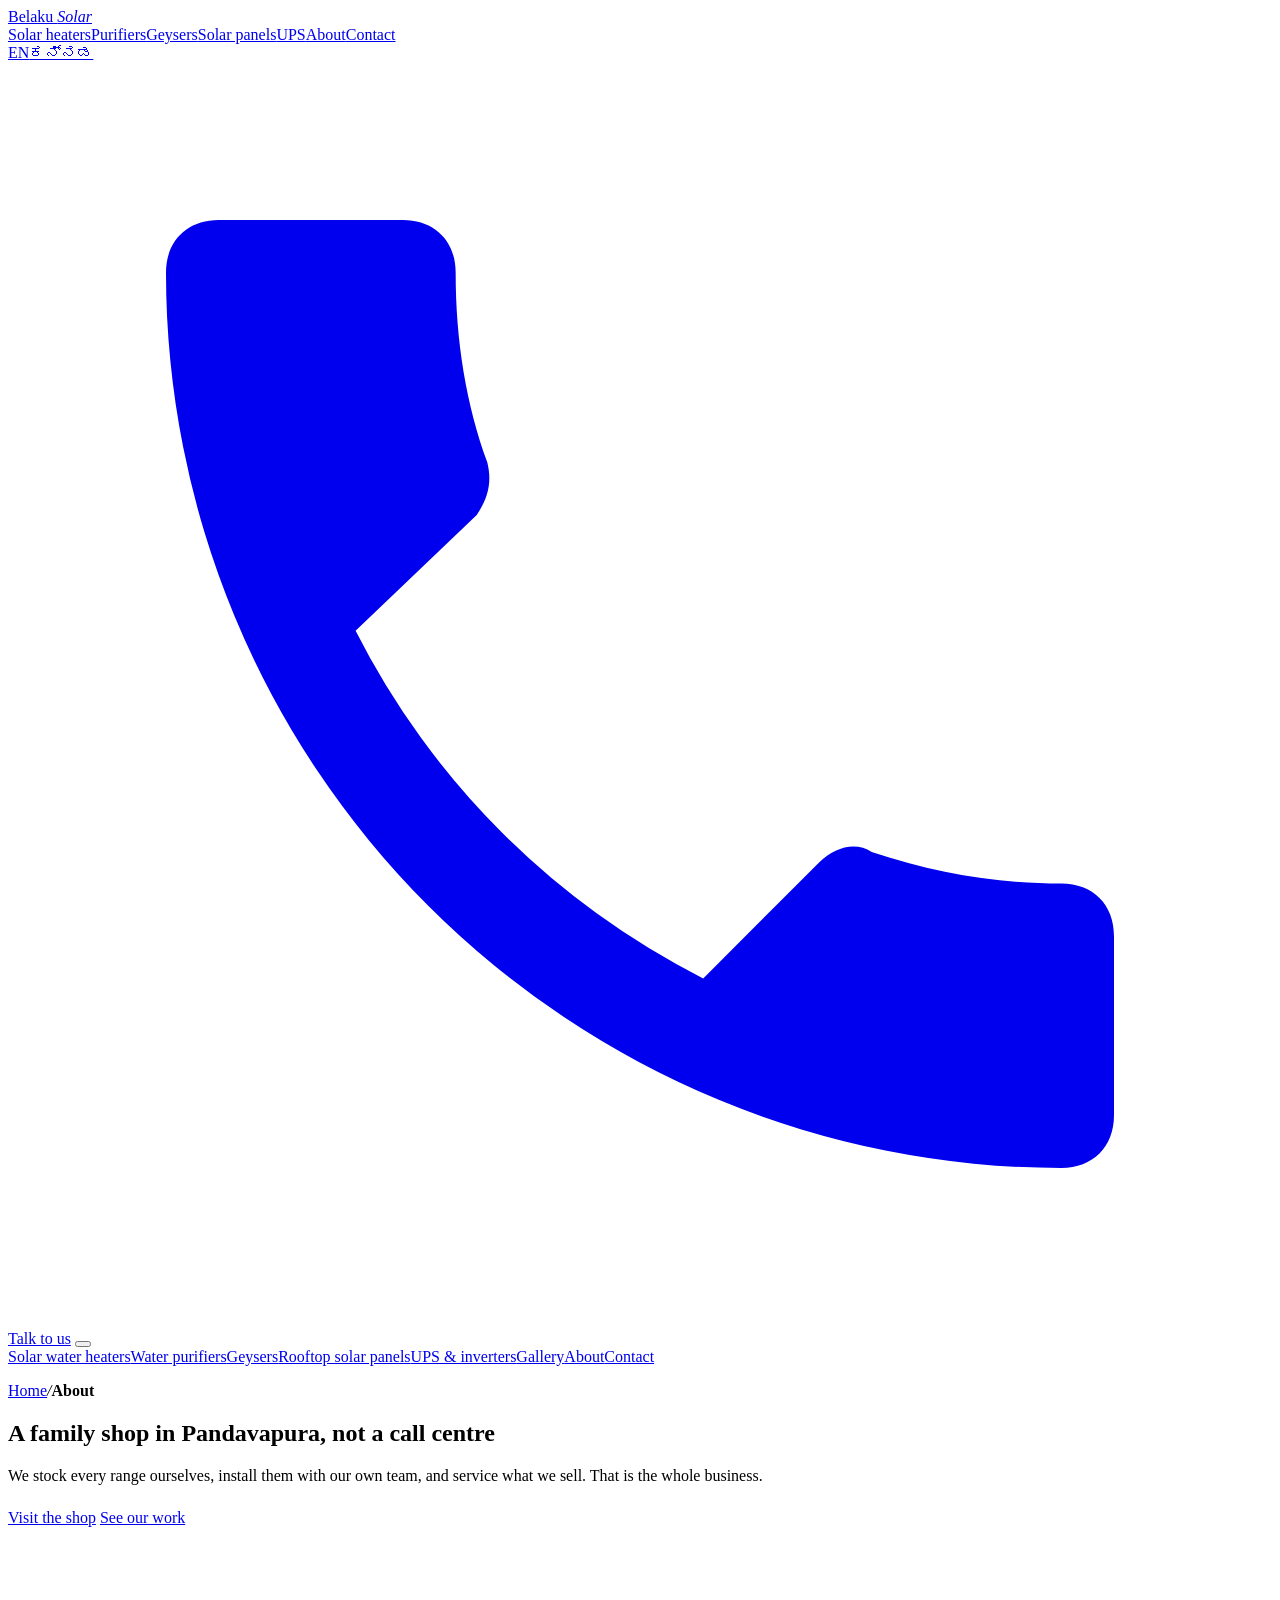
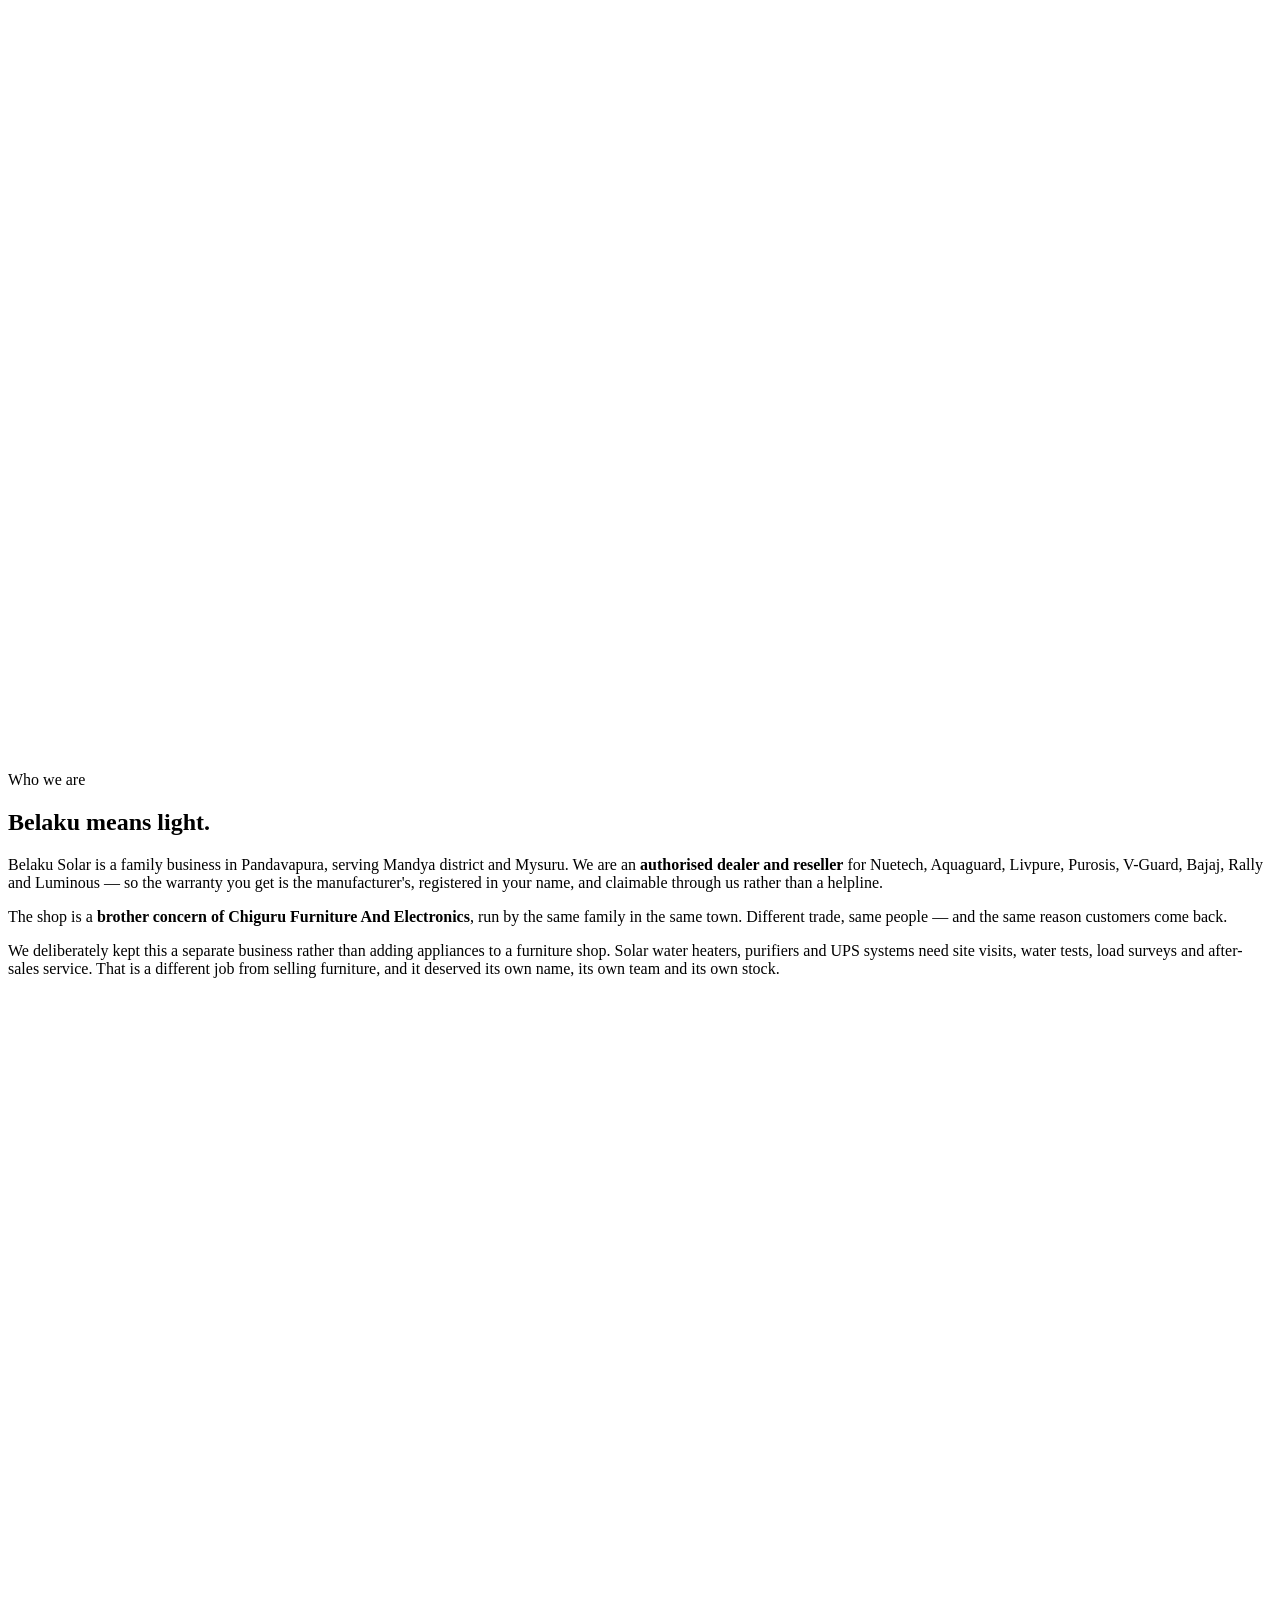
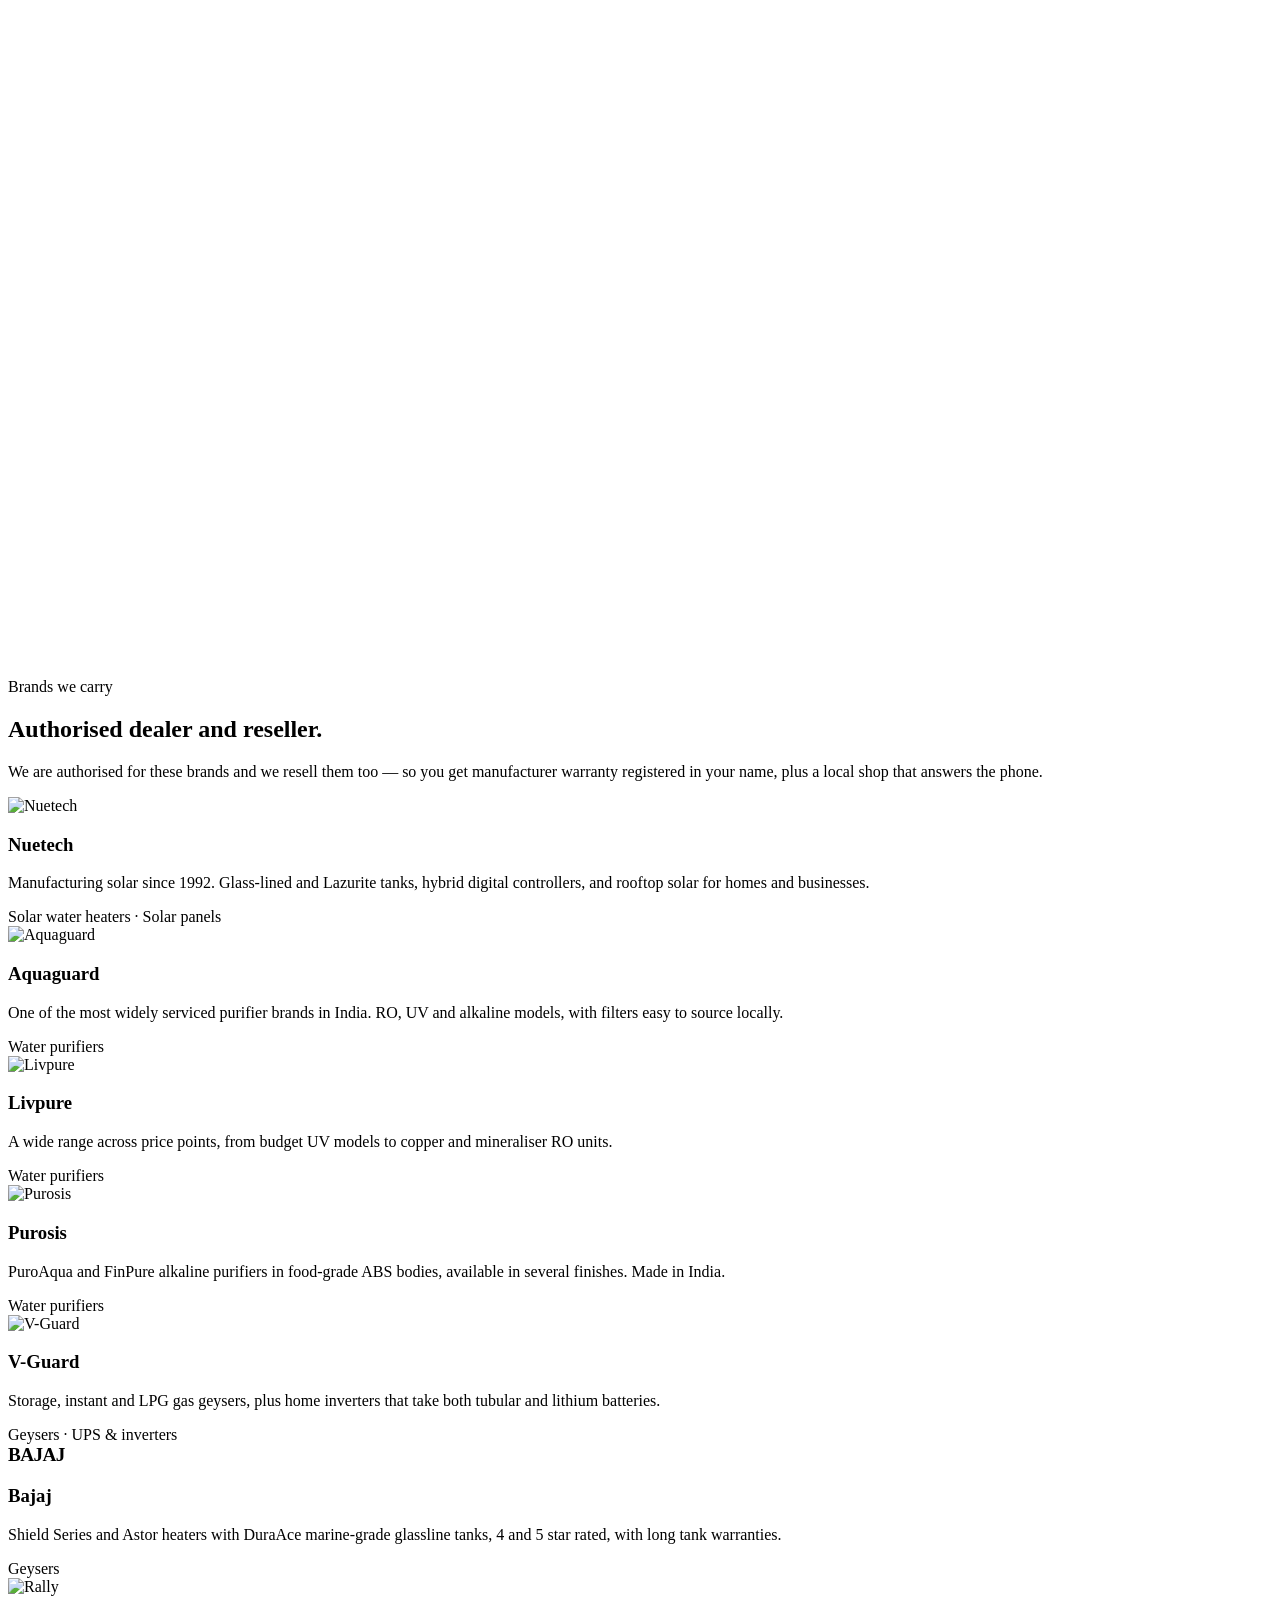
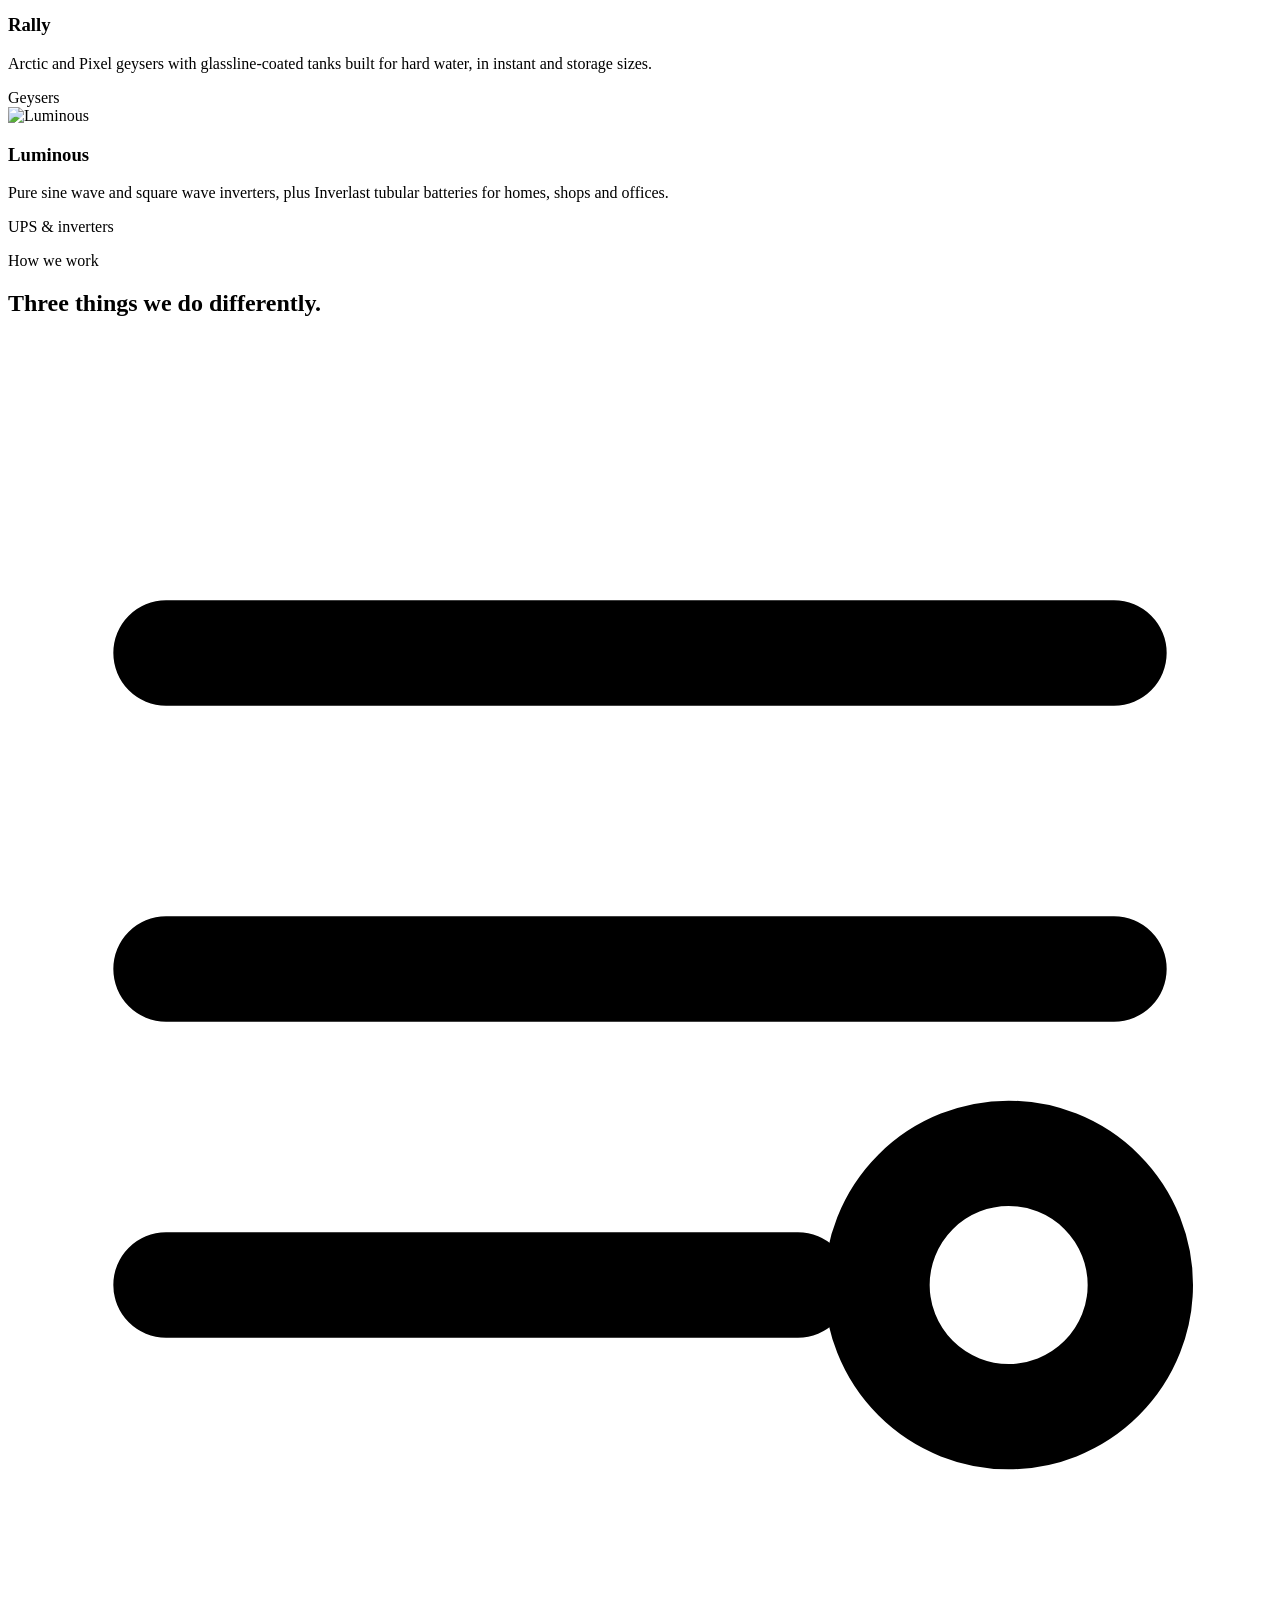
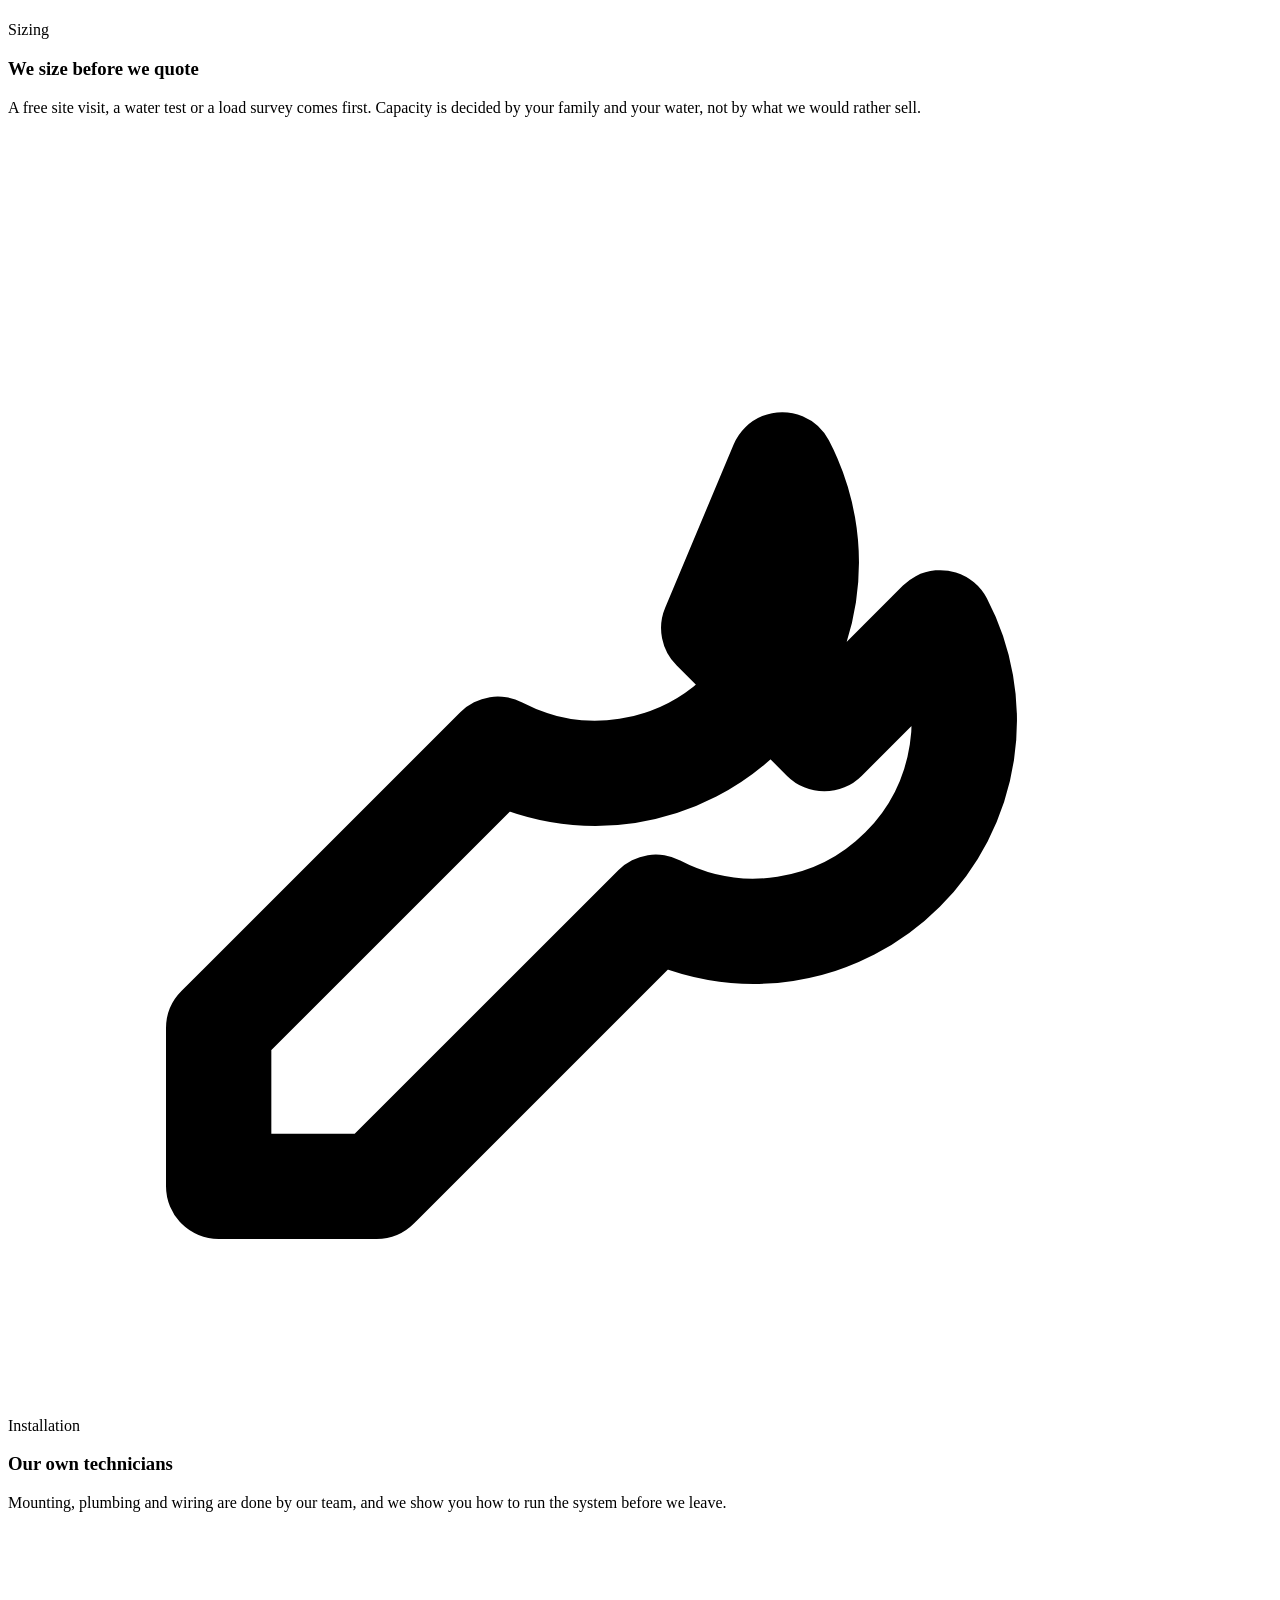
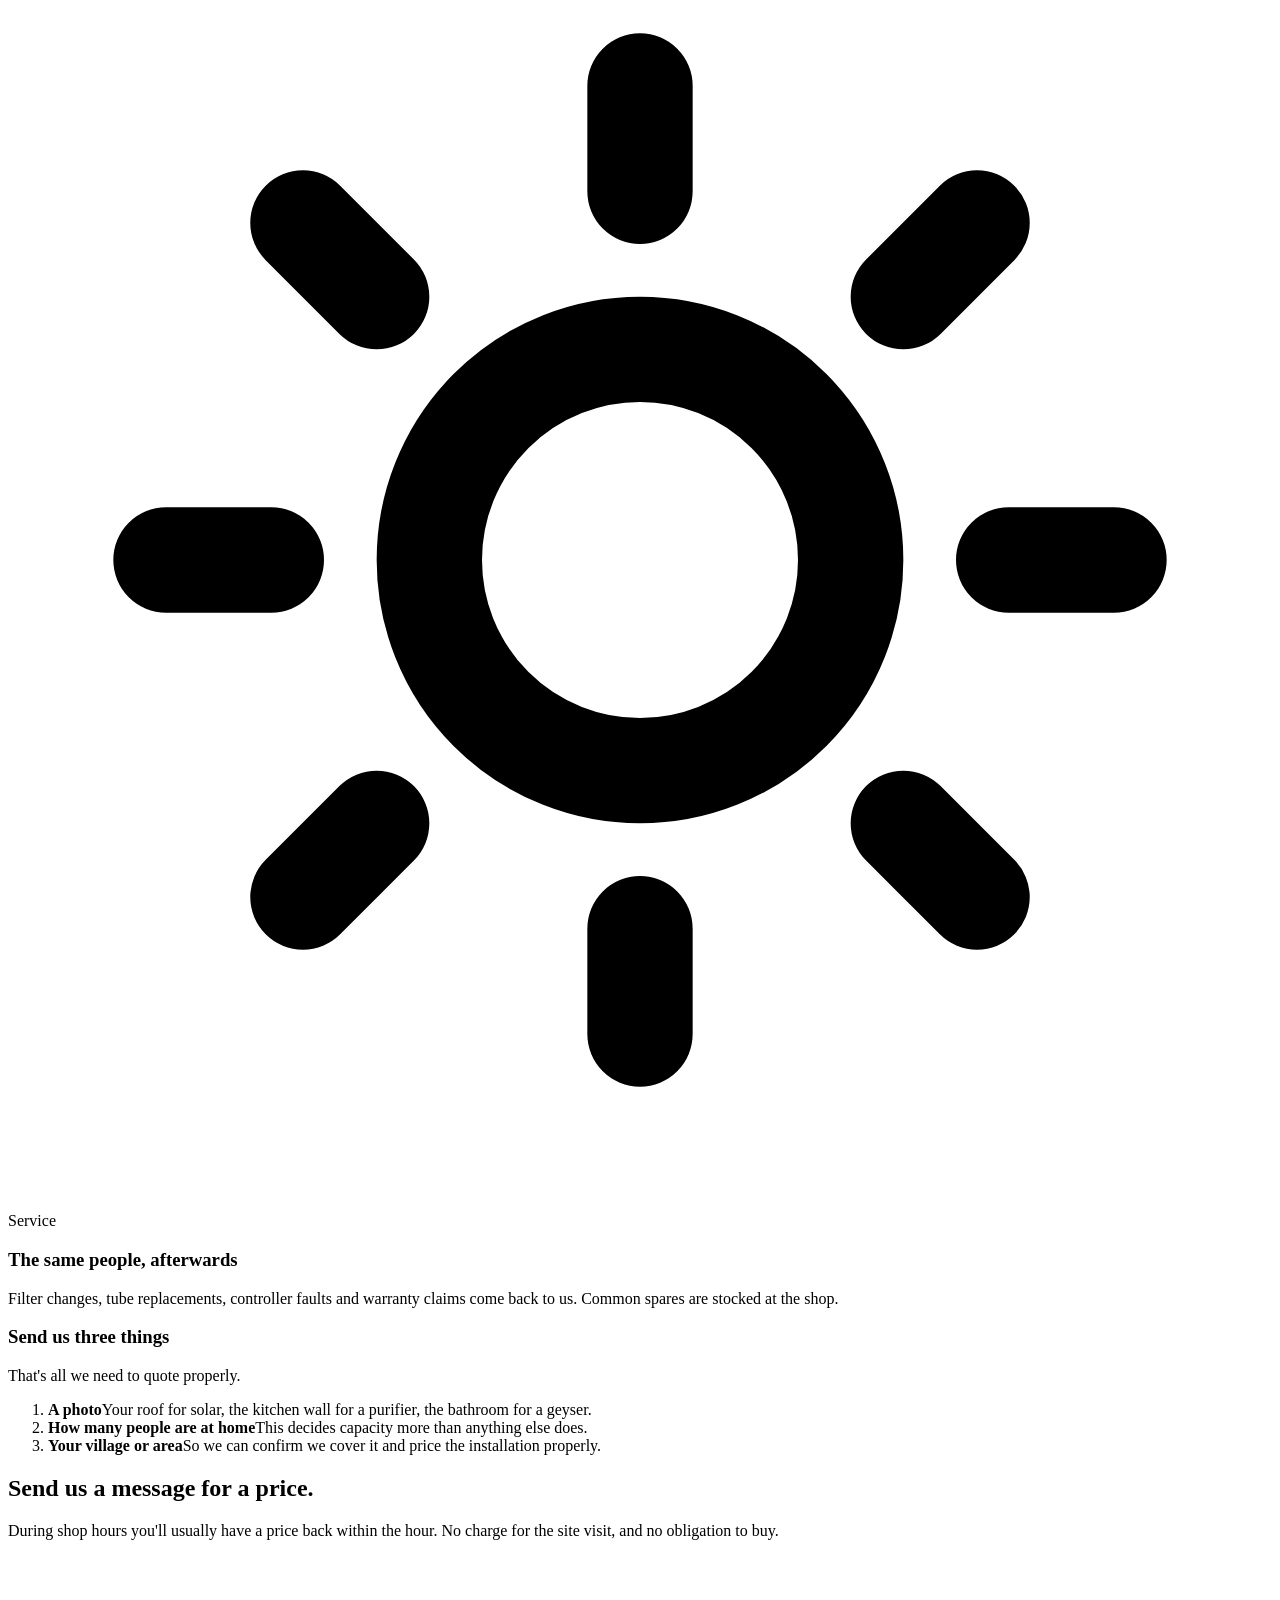
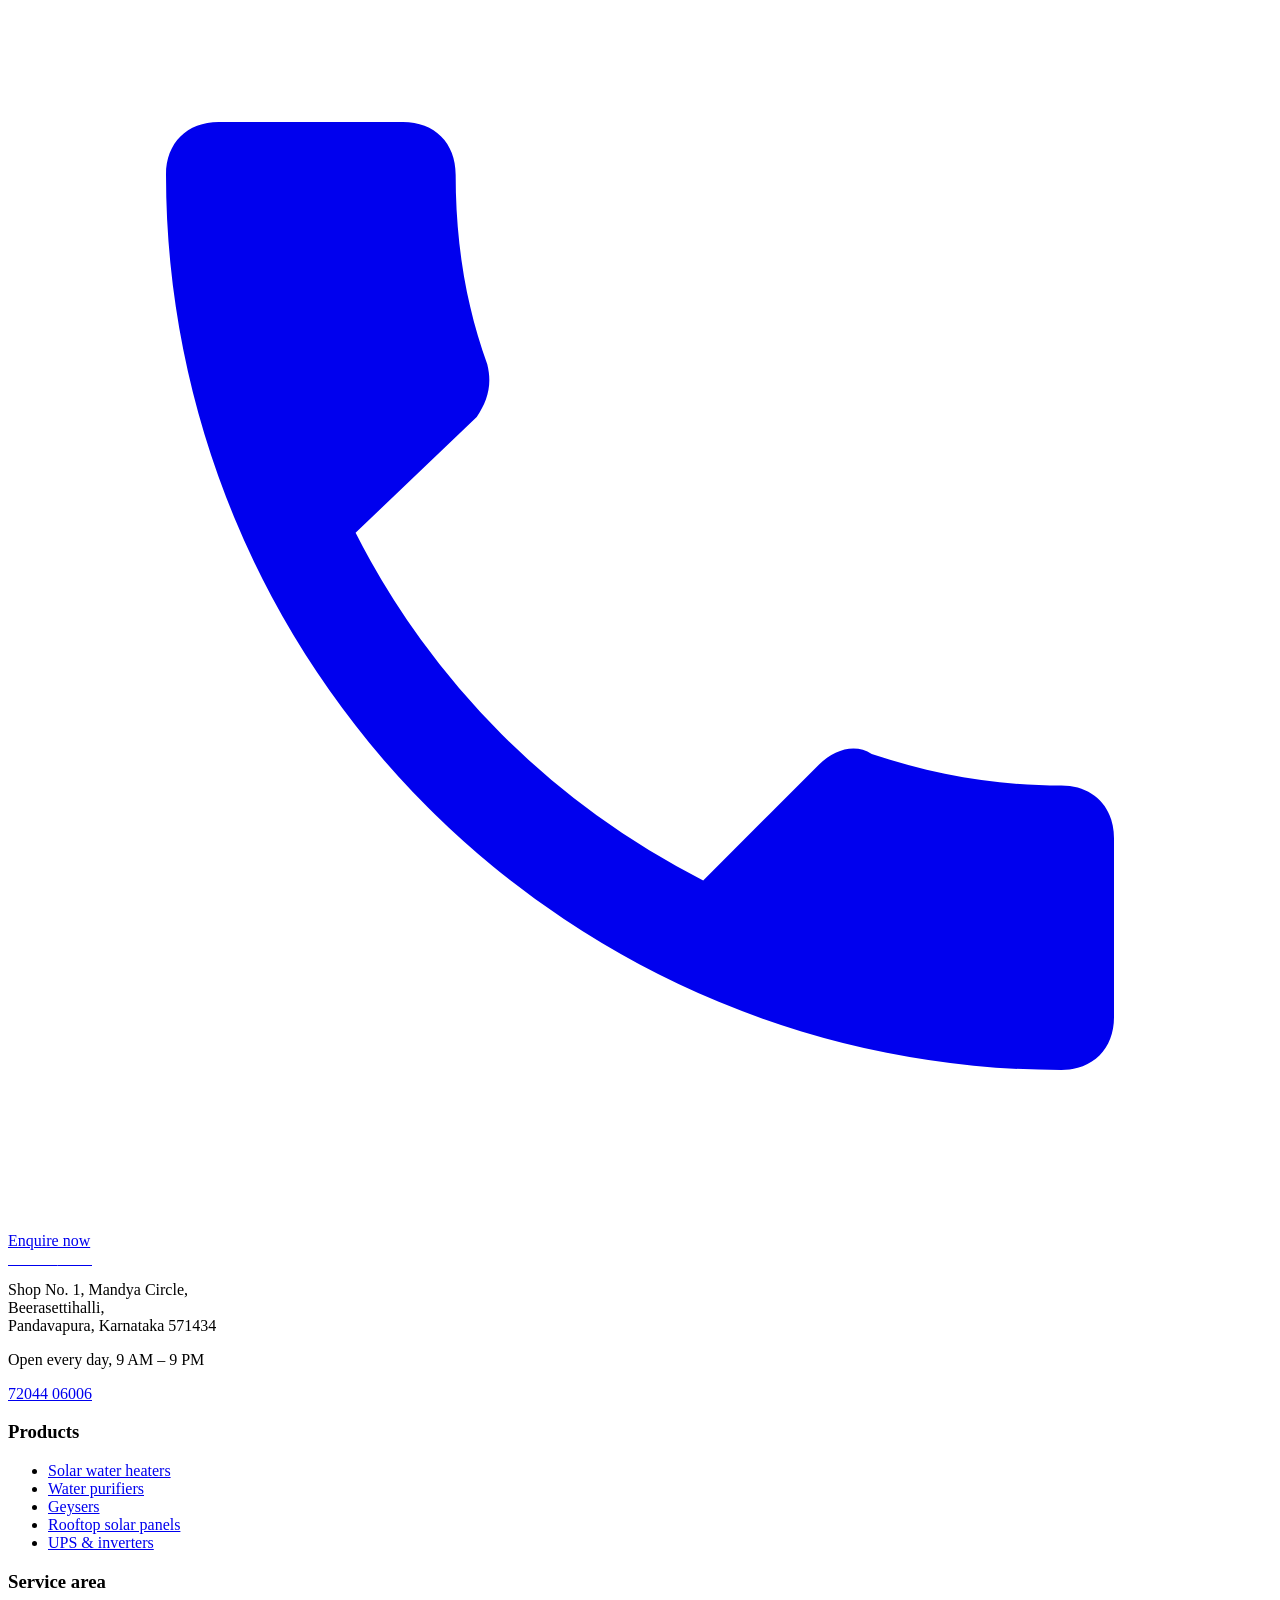
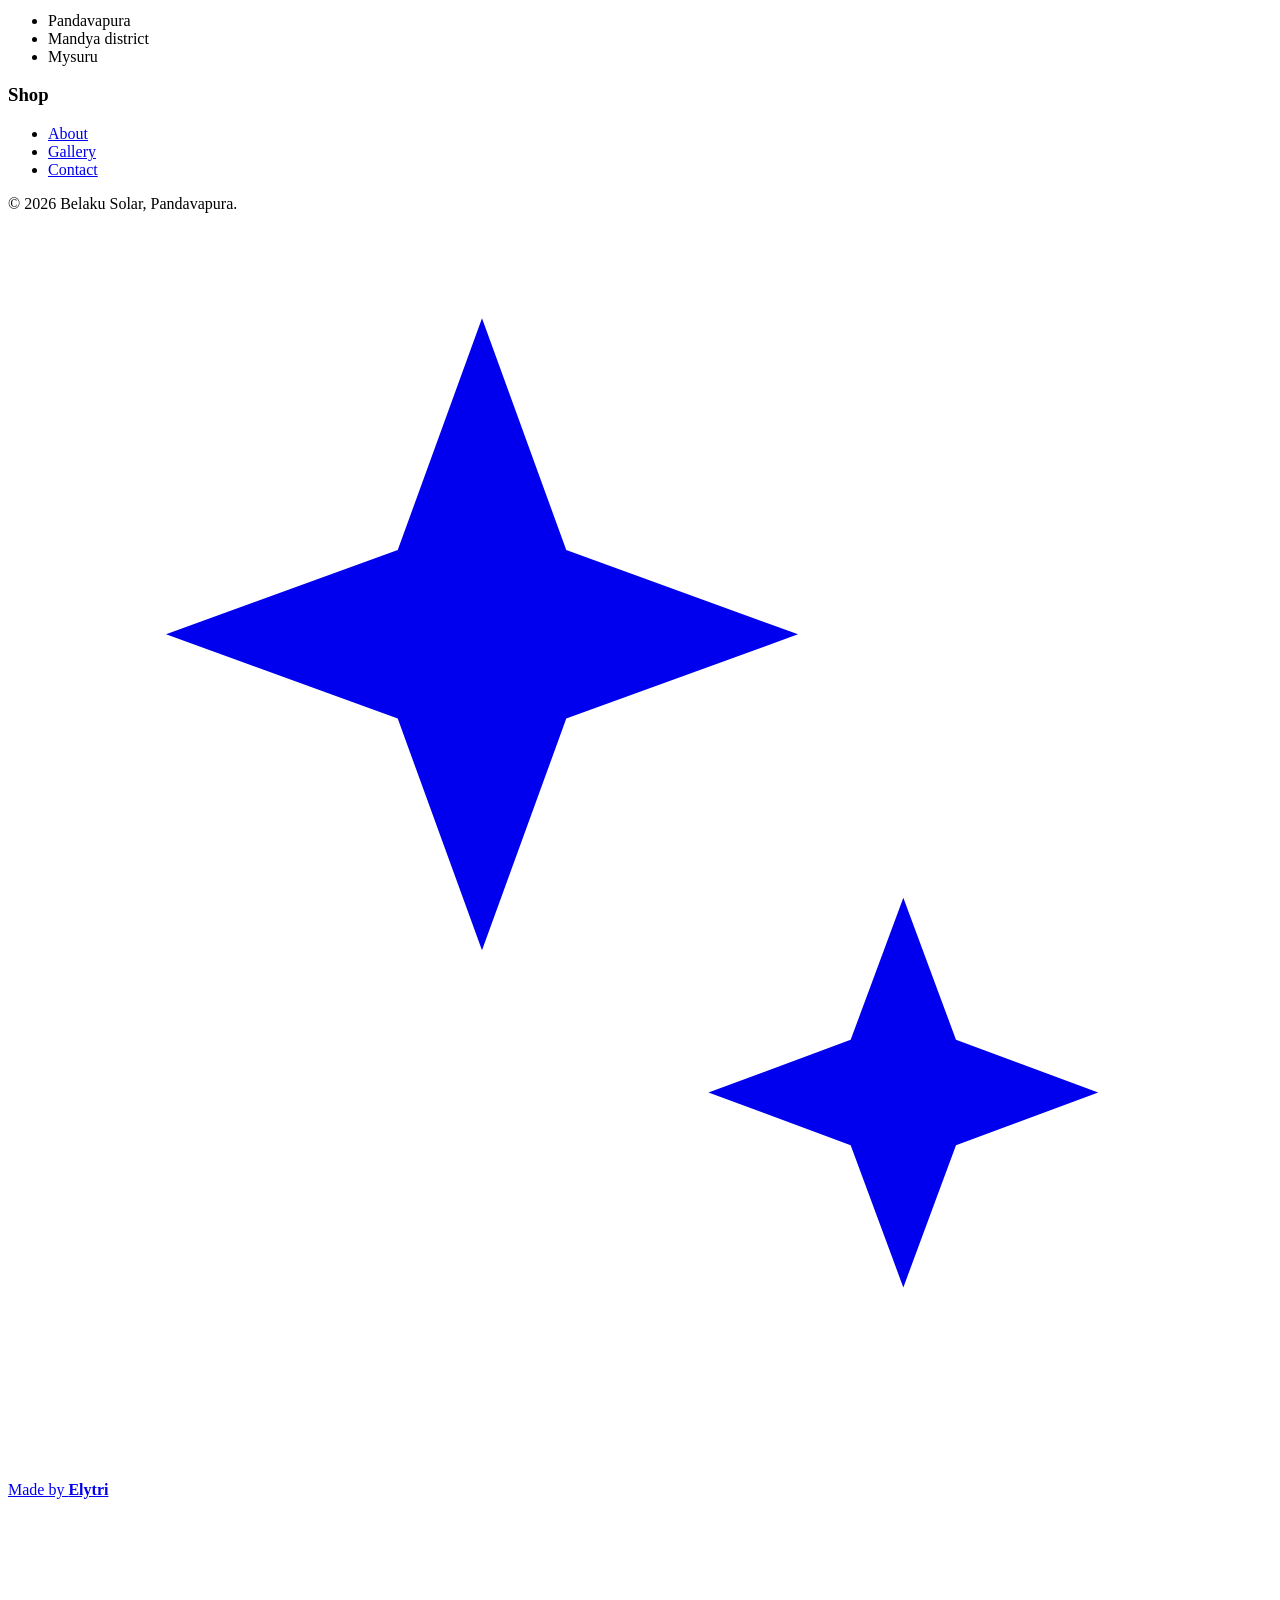
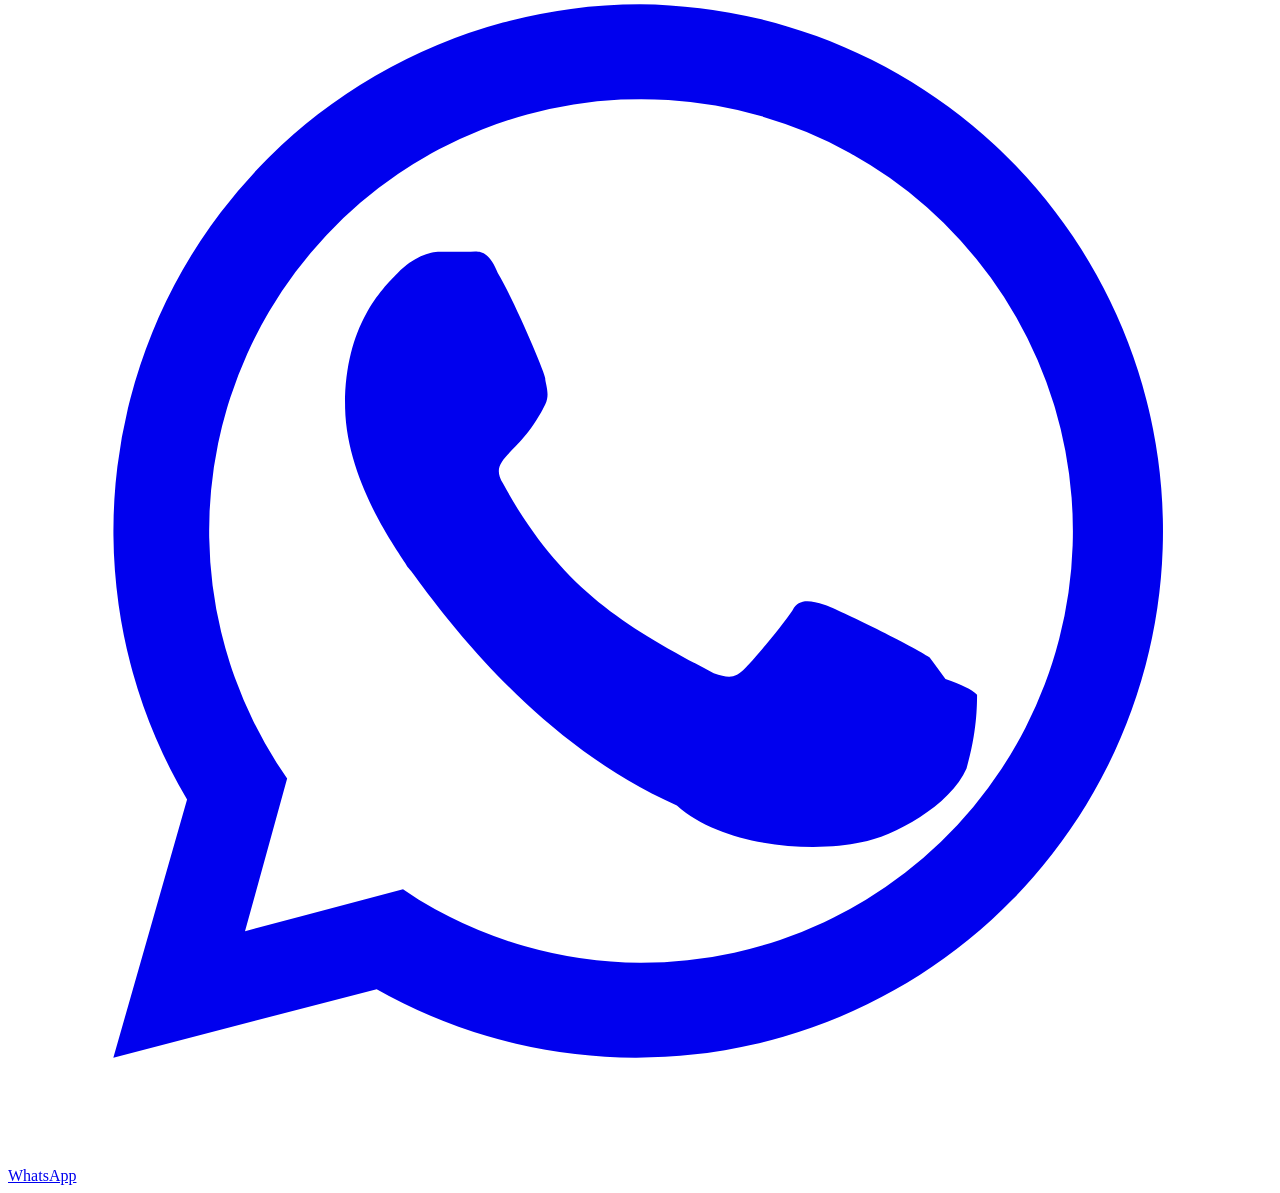
==== about.html @ 43c963ac "Add files via upload" ====
<!DOCTYPE html>
<html lang="en-IN">
<head>
<meta charset="utf-8">
<meta name="viewport" content="width=device-width, initial-scale=1">
<title>About Belaku Solar — Authorised Dealer in Pandavapura, Mandya</title>
<meta name="description" content="Belaku Solar is a family-run authorised dealer and reseller in Pandavapura for Nuetech, Aquaguard, Livpure, Purosis, V-Guard, Bajaj, Rally and Luminous, and a brother concern of Chiguru Furniture And Electronics. We size, install and service everything we sell.">
<link rel="canonical" href="https://belakusolar.in/about/">
<meta name="robots" content="index,follow,max-image-preview:large">
<meta name="geo.region" content="IN-KA">
<meta name="geo.placename" content="Pandavapura, Mandya, Karnataka">
<meta property="og:type" content="website">
<meta property="og:locale" content="en_IN">
<meta property="og:site_name" content="Belaku Solar">
<meta property="og:title" content="About Belaku Solar — Authorised Dealer in Pandavapura, Mandya">
<meta property="og:description" content="Belaku Solar is a family-run authorised dealer and reseller in Pandavapura for Nuetech, Aquaguard, Livpure, Purosis, V-Guard, Bajaj, Rally and Luminous, and a brother concern of Chiguru Furniture And Electronics. We size, install and service everything we sell.">
<meta property="og:url" content="https://belakusolar.in/about/">
<meta name="twitter:card" content="summary_large_image">
<link rel="preconnect" href="https://fonts.googleapis.com">
<link rel="preconnect" href="https://fonts.gstatic.com" crossorigin>
<link href="https://fonts.googleapis.com/css2?family=Anek+Latin:wght@400;500;600;700;800&family=DM+Mono:wght@400;500&display=swap" rel="stylesheet">
<link rel="stylesheet" href="assets/css/site.css">
</head>
<body>
<header class="hdr">
  <div class="wrap hdr__in">
    <a class="brand" href="index.html"><b aria-hidden="true"></b><span>Belaku <i>Solar</i></span></a>
    <nav class="nav" aria-label="Main"><a href="solar-water-heaters.html">Solar heaters</a><a href="water-purifiers.html">Purifiers</a><a href="geysers.html">Geysers</a><a href="solar-panels.html">Solar panels</a><a href="ups-and-inverters.html">UPS</a><a href="about.html" aria-current="page">About</a><a href="contact.html">Contact</a></nav>
    <div class="lang" role="group" aria-label="Language"><a href="#" aria-current="true">EN</a><a href="#" hreflang="kn" lang="kn">ಕನ್ನಡ</a></div>
    <a class="hdr__call" href="tel:+917204406006"><svg viewBox="0 0 24 24" fill="currentColor" aria-hidden="true"><path d="M6.6 10.8a15 15 0 0 0 6.6 6.6l2.2-2.2c.3-.3.7-.4 1-.2 1.2.4 2.4.6 3.6.6.6 0 1 .4 1 1V20c0 .6-.4 1-1 1A17 17 0 0 1 3 4c0-.6.4-1 1-1h3.5c.6 0 1 .4 1 1 0 1.3.2 2.5.6 3.6.1.4 0 .7-.2 1l-2.3 2.2Z"/></svg>Talk to us</a>
    <button class="burger" aria-expanded="false" aria-controls="mnav" aria-label="Menu"><span></span></button>
  </div>
  <nav class="mnav" id="mnav" aria-label="All pages"><a href="solar-water-heaters.html">Solar water heaters</a><a href="water-purifiers.html">Water purifiers</a><a href="geysers.html">Geysers</a><a href="solar-panels.html">Rooftop solar panels</a><a href="ups-and-inverters.html">UPS &amp; inverters</a><a href="gallery.html">Gallery</a><a href="about.html">About</a><a href="contact.html">Contact</a></nav>
</header>
<main>

<section class="phero tone-4">
  <div class="wrap phero__in">
    <div>
      <p class="crumb"><a href="index.html">Home</a><i>/</i><b>About</b></p>
      <h1>A family shop in Pandavapura, not a call centre</h1>
      <p>We stock every range ourselves, install them with our own team, and service what we sell. That is the whole business.</p>
      <div class="cta" style="margin-top:24px">
        <a class="btn btn--gold" href="contact.html">Visit the shop</a>
        <a class="btn btn--line" href="gallery.html">See our work</a>
      </div>
    </div>
    <div class="phero__art phero__art--shop">
      <svg viewBox="0 0 460 300" role="img" aria-label="The five ranges we supply: solar water heaters, water purifiers, geysers, rooftop solar and home UPS">
        <g fill="none" stroke-width="2.4" stroke-linecap="round" stroke-linejoin="round">
          <rect x="14" y="26" width="126" height="112" rx="16" fill="var(--t1-bg)" stroke="none"/>
          <g stroke="var(--t1)" transform="translate(38,54)">
            <rect x="0" y="0" width="78" height="10" rx="5"/>
            <path d="M6 12v46M18 12v46M30 12v46M42 12v46M54 12v46M66 12v46"/><path d="M0 62h78"/></g>
          <rect x="156" y="26" width="126" height="112" rx="16" fill="var(--t2-bg)" stroke="none"/>
          <g stroke="var(--t2)" transform="translate(184,50)">
            <rect x="0" y="0" width="60" height="70" rx="8"/><path d="M0 22h60"/>
            <path d="M30 34c8 10 13 16 13 23a13 13 0 0 1-26 0c0-7 5-13 13-23z"/></g>
          <rect x="298" y="26" width="148" height="112" rx="16" fill="var(--t3-bg)" stroke="none"/>
          <g stroke="var(--t3)" transform="translate(340,48)">
            <rect x="0" y="0" width="64" height="74" rx="14"/><circle cx="32" cy="34" r="12"/>
            <path d="M14 78v8M50 78v8"/></g>
          <rect x="14" y="154" width="200" height="116" rx="16" fill="var(--t4-bg)" stroke="none"/>
          <g stroke="var(--t4)" transform="translate(48,182)">
            <path d="M4 44h124l-16-42H20z"/><path d="M22 2 12 44M60 2v42M98 2l10 42M11 16h106M6 30h116"/>
            <path d="M66 46v18M40 64h52"/></g>
          <rect x="230" y="154" width="216" height="116" rx="16" fill="var(--t5-bg)" stroke="none"/>
          <g stroke="var(--t5)" transform="translate(262,186)">
            <rect x="0" y="10" width="82" height="54" rx="9"/><path d="M0 30h82"/>
            <path d="M30 40l-8 14h10l-6 12"/>
            <rect x="98" y="4" width="54" height="60" rx="7"/><path d="M108 4V-2M138 4V-2"/><path d="M98 26h54"/></g>
        </g>
      </svg>
    </div>
  </div>
</section>

<section class="sec">
  <div class="wrap">
    <div class="who">
      <div>
        <div class="head" style="margin-bottom:20px"><p class="m">Who we are</p><h2 class="h2">Belaku means light.</h2></div>
    <div class="prose">
      <p>Belaku Solar is a family business in Pandavapura, serving Mandya district and Mysuru. We are an <strong>authorised dealer and reseller</strong> for Nuetech, Aquaguard, Livpure, Purosis, V-Guard, Bajaj, Rally and Luminous &mdash; so the warranty you get is the manufacturer's, registered in your name, and claimable through us rather than a helpline.</p>
      <p>The shop is a <strong>brother concern of Chiguru Furniture And Electronics</strong>, run by the same family in the same town. Different trade, same people — and the same reason customers come back.</p>
      <p>We deliberately kept this a separate business rather than adding appliances to a furniture shop. Solar water heaters, purifiers and UPS systems need site visits, water tests, load surveys and after-sales service. That is a different job from selling furniture, and it deserved its own name, its own team and its own stock.</p>
    </div>
      </div>
      <div class="who__art">
        <svg viewBox="0 0 300 300" role="img" aria-label="Sunlight over a house, the meaning behind the name Belaku">
          <g fill="none" stroke-width="2.6" stroke-linecap="round" stroke-linejoin="round">
            <circle cx="150" cy="112" r="46" fill="var(--gold)" stroke="var(--gold-d)"/>
            <g stroke="var(--gold-d)"><path d="M150 44V22M150 202v22M218 112h22M60 112H38M198 64l16-16M86 160l-16 16M198 160l16 16M86 64 70 48"/></g>
            <path d="M52 244h196" stroke="var(--ink)"/>
            <path d="M84 244v-56h132v56" stroke="var(--ink)"/>
            <path d="M70 190l80-42 80 42" stroke="var(--ink)"/>
            <rect x="112" y="206" width="34" height="38" rx="3" fill="var(--t1-bg)" stroke="var(--ink)"/>
            <rect x="164" y="206" width="30" height="24" rx="3" fill="var(--wash)" stroke="var(--ink)"/>
          </g>
        </svg>
      </div>
    </div>
  </div>
</section>

<section class="sec">
  <div class="wrap">
    <div class="head"><p class="m">Brands we carry</p><h2 class="h2">Authorised dealer and reseller.</h2>
      <p>We are authorised for these brands and we resell them too &mdash; so you get manufacturer warranty registered in your name, plus a local shop that answers the phone.</p></div>
    <div class="bgrid">
      <div class="bcard"><span class="bcard__logo"><img src="assets/img/logo-nuetech.webp" alt="Nuetech"></span><h3>Nuetech</h3><p>Manufacturing solar since 1992. Glass-lined and Lazurite tanks, hybrid digital controllers, and rooftop solar for homes and businesses.</p><span class="bcard__tag">Solar water heaters &middot; Solar panels</span></div>
      <div class="bcard"><span class="bcard__logo"><img src="assets/img/logo-aquaguard.webp" alt="Aquaguard"></span><h3>Aquaguard</h3><p>One of the most widely serviced purifier brands in India. RO, UV and alkaline models, with filters easy to source locally.</p><span class="bcard__tag">Water purifiers</span></div>
      <div class="bcard"><span class="bcard__logo"><img src="assets/img/logo-livpure.webp" alt="Livpure"></span><h3>Livpure</h3><p>A wide range across price points, from budget UV models to copper and mineraliser RO units.</p><span class="bcard__tag">Water purifiers</span></div>
      <div class="bcard"><span class="bcard__logo"><img src="assets/img/logo-purosis.webp" alt="Purosis"></span><h3>Purosis</h3><p>PuroAqua and FinPure alkaline purifiers in food-grade ABS bodies, available in several finishes. Made in India.</p><span class="bcard__tag">Water purifiers</span></div>
      <div class="bcard"><span class="bcard__logo"><img src="assets/img/logo-vguard.webp" alt="V-Guard"></span><h3>V-Guard</h3><p>Storage, instant and LPG gas geysers, plus home inverters that take both tubular and lithium batteries.</p><span class="bcard__tag">Geysers &middot; UPS &amp; inverters</span></div>
      <div class="bcard"><span class="bcard__logo"><b style="font-size:1.2rem;letter-spacing:-.03em">BAJAJ</b></span><h3>Bajaj</h3><p>Shield Series and Astor heaters with DuraAce marine-grade glassline tanks, 4 and 5 star rated, with long tank warranties.</p><span class="bcard__tag">Geysers</span></div>
      <div class="bcard"><span class="bcard__logo"><img src="assets/img/logo-rally.webp" alt="Rally"></span><h3>Rally</h3><p>Arctic and Pixel geysers with glassline-coated tanks built for hard water, in instant and storage sizes.</p><span class="bcard__tag">Geysers</span></div>
      <div class="bcard"><span class="bcard__logo"><img src="assets/img/logo-luminous.webp" alt="Luminous"></span><h3>Luminous</h3><p>Pure sine wave and square wave inverters, plus Inverlast tubular batteries for homes, shops and offices.</p><span class="bcard__tag">UPS &amp; inverters</span></div>
    </div>
  </div>
</section>

<section class="sec sec--soft">
  <div class="wrap">
    <div class="head"><p class="m">How we work</p><h2 class="h2">Three things we do differently.</h2></div>
    <div class="grid3">
      <div class="card"><span class="card__ico"><svg viewBox="0 0 24 24" fill="none" stroke="currentColor" stroke-width="2" stroke-linecap="round"><path d="M3 6h18M3 12h18M3 18h12"/><circle cx="19" cy="18" r="2.5"/></svg></span><p class="m">Sizing</p><h3>We size before we quote</h3><p>A free site visit, a water test or a load survey comes first. Capacity is decided by your family and your water, not by what we would rather sell.</p></div>
      <div class="card"><span class="card__ico"><svg viewBox="0 0 24 24" fill="none" stroke="currentColor" stroke-width="2" stroke-linecap="round" stroke-linejoin="round"><path d="M14.7 6.3a4 4 0 0 1-5.4 5.4L4 17v3h3l5.3-5.3a4 4 0 0 0 5.4-5.4l-2.2 2.2-2.1-2.1z"/></svg></span><p class="m">Installation</p><h3>Our own technicians</h3><p>Mounting, plumbing and wiring are done by our team, and we show you how to run the system before we leave.</p></div>
      <div class="card"><span class="card__ico"><svg viewBox="0 0 24 24" fill="none" stroke="currentColor" stroke-width="2" stroke-linecap="round" stroke-linejoin="round"><path d="M12 3v2M12 19v2M3 12h2M19 12h2M5.6 5.6l1.4 1.4M17 17l1.4 1.4M5.6 18.4L7 17M17 7l1.4-1.4"/><circle cx="12" cy="12" r="4"/></svg></span><p class="m">Service</p><h3>The same people, afterwards</h3><p>Filter changes, tube replacements, controller faults and warranty claims come back to us. Common spares are stocked at the shop.</p></div>
    </div>
  </div>
</section>



<section class="close">
  <div class="wrap close__in">
    <div class="send">
      <h3>Send us three things</h3>
      <p>That's all we need to quote properly.</p>
      <ol>
        <li><div><b>A photo</b><span>Your roof for solar, the kitchen wall for a purifier, the bathroom for a geyser.</span></div></li>
        <li><div><b>How many people are at home</b><span>This decides capacity more than anything else does.</span></div></li>
        <li><div><b>Your village or area</b><span>So we can confirm we cover it and price the installation properly.</span></div></li>
      </ol>
    </div>
    <div>
      <h2>Send us a message for a price.</h2>
      <p>During shop hours you'll usually have a price back within the hour. No charge for the site visit, and no obligation to buy.</p>
      <div class="cta" style="margin-top:24px">
        <a class="btn btn--gold" href="tel:+917204406006"><svg viewBox="0 0 24 24" fill="currentColor" aria-hidden="true"><path d="M6.6 10.8a15 15 0 0 0 6.6 6.6l2.2-2.2c.3-.3.7-.4 1-.2 1.2.4 2.4.6 3.6.6.6 0 1 .4 1 1V20c0 .6-.4 1-1 1A17 17 0 0 1 3 4c0-.6.4-1 1-1h3.5c.6 0 1 .4 1 1 0 1.3.2 2.5.6 3.6.1.4 0 .7-.2 1l-2.3 2.2Z"/></svg>Enquire now</a>
      </div>
    </div>
  </div>
</section>

</main>
<footer class="ftr">
  <div class="wrap">
    <div class="ftr__g">
      <div>
        <a class="brand" href="index.html"><b aria-hidden="true"></b><span style="color:#fff">Belaku <i>Solar</i></span></a>
        <p style="margin-top:13px;max-width:34ch">Shop No. 1, Mandya Circle, Beerasettihalli,<br>Pandavapura, Karnataka 571434</p>
        <p style="margin-top:9px">Open every day, 9 AM – 9 PM</p>
        <p style="margin-top:9px"><a href="tel:+917204406006">72044 06006</a></p>
      </div>
      <div><h3>Products</h3><ul><li><a href="solar-water-heaters.html">Solar water heaters</a></li><li><a href="water-purifiers.html">Water purifiers</a></li><li><a href="geysers.html">Geysers</a></li><li><a href="solar-panels.html">Rooftop solar panels</a></li><li><a href="ups-and-inverters.html">UPS &amp; inverters</a></li></ul></div>
      <div><h3>Service area</h3><ul><li>Pandavapura</li><li>Mandya district</li><li>Mysuru</li></ul></div>
      <div><h3>Shop</h3><ul><li><a href="about.html">About</a></li><li><a href="gallery.html">Gallery</a></li><li><a href="contact.html">Contact</a></li></ul></div>
    </div>
    <div class="ftr__b">
      <span>© <span class="yr">2026</span> Belaku Solar, Pandavapura.</span>
      <a class="made" href="https://elytri.com/" target="_blank" rel="noopener"><svg viewBox="0 0 24 24" fill="currentColor" aria-hidden="true"><path d="M9 2l1.6 4.4L15 8l-4.4 1.6L9 14l-1.6-4.4L3 8l4.4-1.6z"/><path d="M17 13l1 2.7 2.7 1-2.7 1-1 2.7-1-2.7-2.7-1 2.7-1z"/></svg><span>Made by <b>Elytri</b></span></a>
    </div>
  </div>
</footer>
<a class="wafab" href="https://wa.me/917204406006?text=Hi%20Belaku%20Solar%2C%20I%20would%20like%20a%20quote" aria-label="Message us on WhatsApp" target="_blank" rel="noopener"><svg viewBox="0 0 24 24" fill="currentColor" aria-hidden="true"><path d="M17.5 14.4c-.3-.2-1.7-.9-2-1-.3-.1-.5-.1-.6.1-.2.3-.7.9-.9 1.1-.2.2-.3.2-.6.1-1.7-.9-2.9-1.6-4-3.6-.3-.5.3-.5.8-1.5.1-.2 0-.4 0-.5s-.6-1.5-.9-2c-.2-.5-.4-.4-.6-.4h-.5c-.2 0-.5.1-.8.4-.3.3-1 1-1 2.5s1.1 2.9 1.2 3.1c.2.2 2.1 3.2 5.1 4.51.9.8 2.6.9 3.5.7.6-.1 1.7-.7 2-1.4.2-.7.2-1.2.2-1.4-.1-.1-.3-.2-.6-.3M12 2a10 10 0 0 0-8.6 15.1L2 22l5-1.3A10 10 0 1 0 12 2m0 18.2a8.2 8.2 0 0 1-4.2-1.2l-.3-.2-3 .8.8-2.9-.2-.3A8.2 8.2 0 1 1 12 20.2"/></svg><span>WhatsApp</span></a>
<script type="application/ld+json">{"@context":"https://schema.org","@graph":[{"@type":["Store","HomeAndConstructionBusiness"],"@id":"https://belakusolar.in/#business","name":"Belaku Solar","description":"Authorised dealer for solar water heaters, RO water purifiers, geysers, rooftop solar panels and UPS systems in Pandavapura, serving Mandya and Mysuru.","url":"https://belakusolar.in/","telephone":"+917204406006","priceRange":"₹₹","currenciesAccepted":"INR","paymentAccepted":"Cash, UPI, Card, Bank Transfer","knowsLanguage":["kn","en"],"address":{"@type":"PostalAddress","streetAddress":"Shop No. 1, Mandya Circle, Beerasettihalli","addressLocality":"Pandavapura","addressRegion":"Karnataka","postalCode":"571434","addressCountry":"IN"},"geo":{"@type":"GeoCoordinates","latitude":12.5013966,"longitude":76.6748599},"areaServed":[{"@type":"City","name":"Pandavapura"},{"@type":"City","name":"Mandya"},{"@type":"City","name":"Mysuru"},{"@type":"City","name":"Srirangapatna"},{"@type":"City","name":"Maddur"},{"@type":"City","name":"Malavalli"},{"@type":"City","name":"K.R. Pete"},{"@type":"City","name":"Nagamangala"},{"@type":"AdministrativeArea","name":"Mandya District"}],"openingHoursSpecification":[{"@type":"OpeningHoursSpecification","dayOfWeek":["Monday","Tuesday","Wednesday","Thursday","Friday","Saturday","Sunday"],"opens":"09:00","closes":"21:00"}],"hasOfferCatalog":{"@type":"OfferCatalog","name":"Products and services","itemListElement":[{"@type":"Offer","itemOffered":{"@type":"Product","name":"Solar water heaters","brand":{"@type":"Brand","name":"Nuetech"}}},{"@type":"Offer","itemOffered":{"@type":"Product","name":"RO water purifiers","brand":[{"@type":"Brand","name":"Aquaguard"},{"@type":"Brand","name":"Livpure"}]}},{"@type":"Offer","itemOffered":{"@type":"Product","name":"Geysers","brand":[{"@type":"Brand","name":"V-Guard"},{"@type":"Brand","name":"Rally"}]}},{"@type":"Offer","itemOffered":{"@type":"Product","name":"Rooftop solar panels (on-grid and off-grid)","brand":{"@type":"Brand","name":"Nuetech"}}},{"@type":"Offer","itemOffered":{"@type":"Product","name":"Home UPS and inverters","brand":{"@type":"Brand","name":"V-Guard"}}}]}},{"@type":"BreadcrumbList","itemListElement":[{"@type":"ListItem","position":1,"name":"Home","item":"https://belakusolar.in/"},{"@type":"ListItem","position":2,"name":"About","item":"https://belakusolar.in/about/"}]}]}</script>
<script src="assets/js/site.js" defer></script>
</body>
</html>
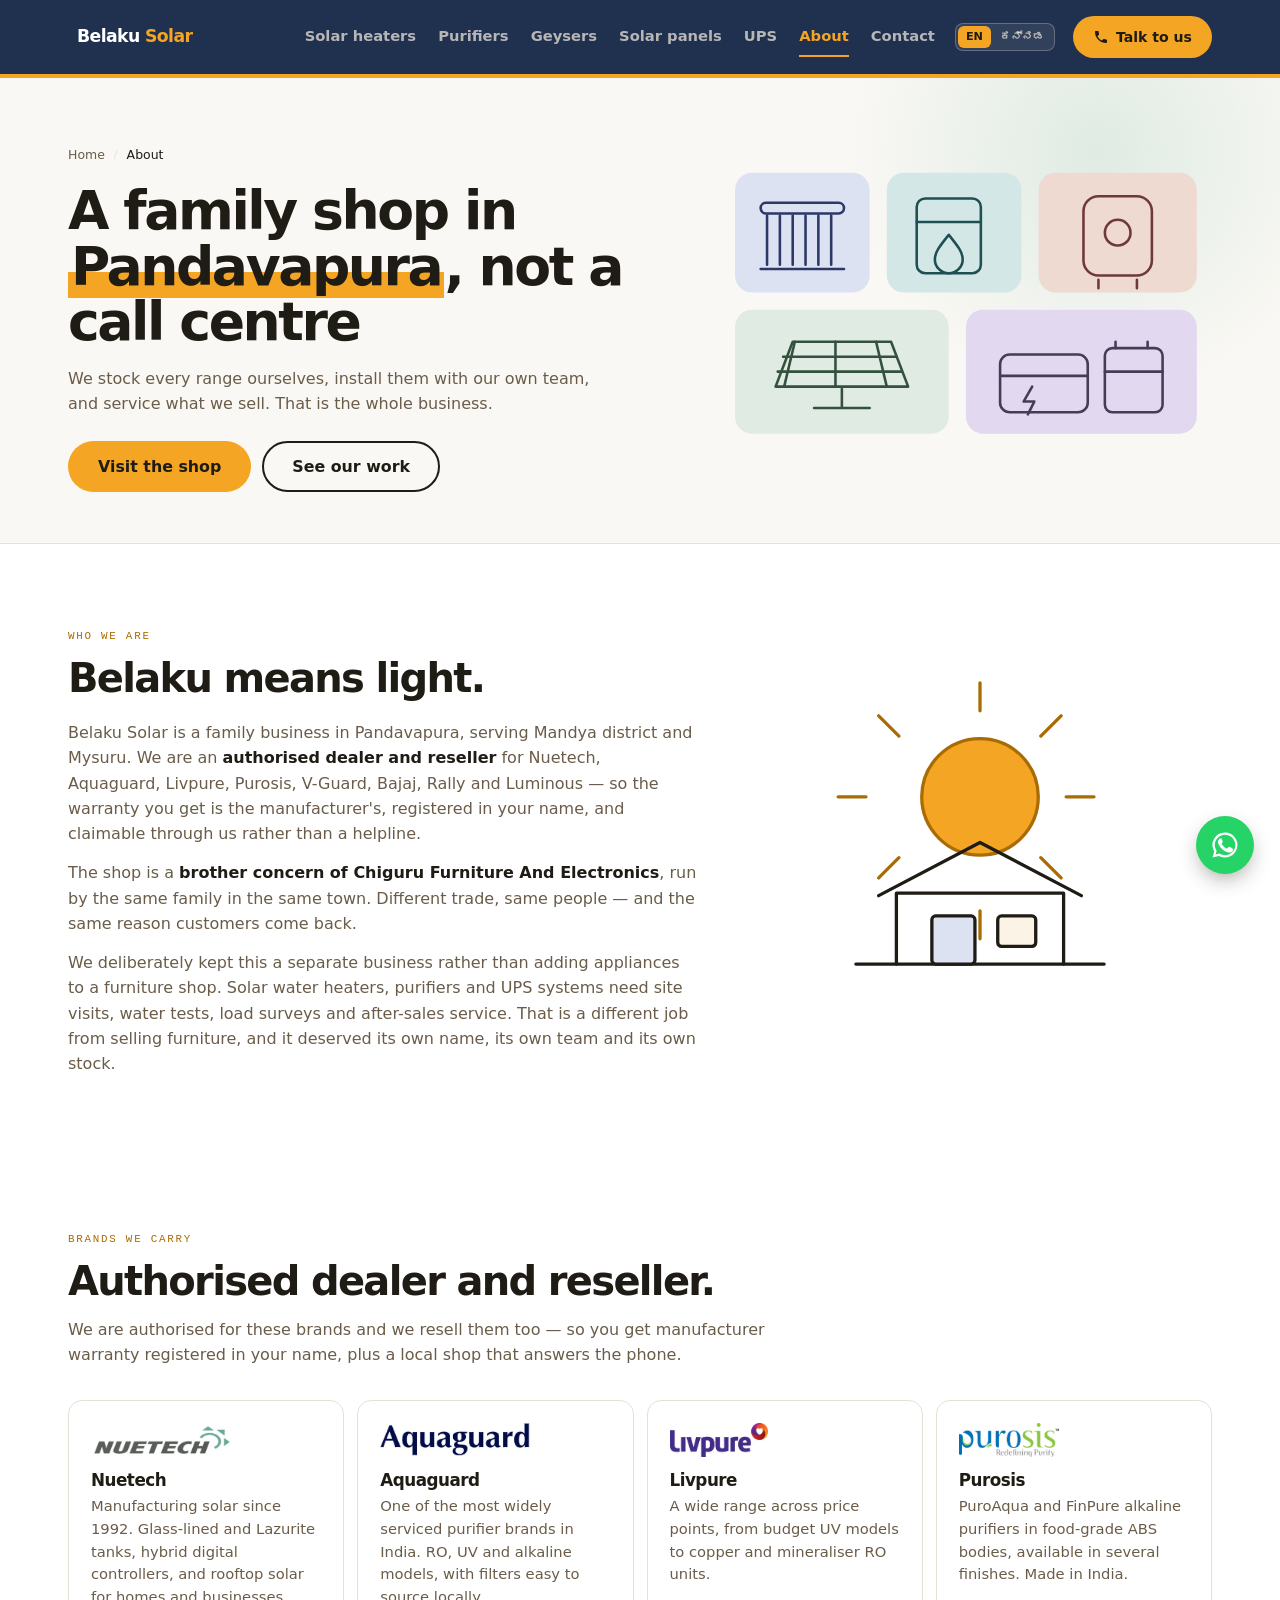
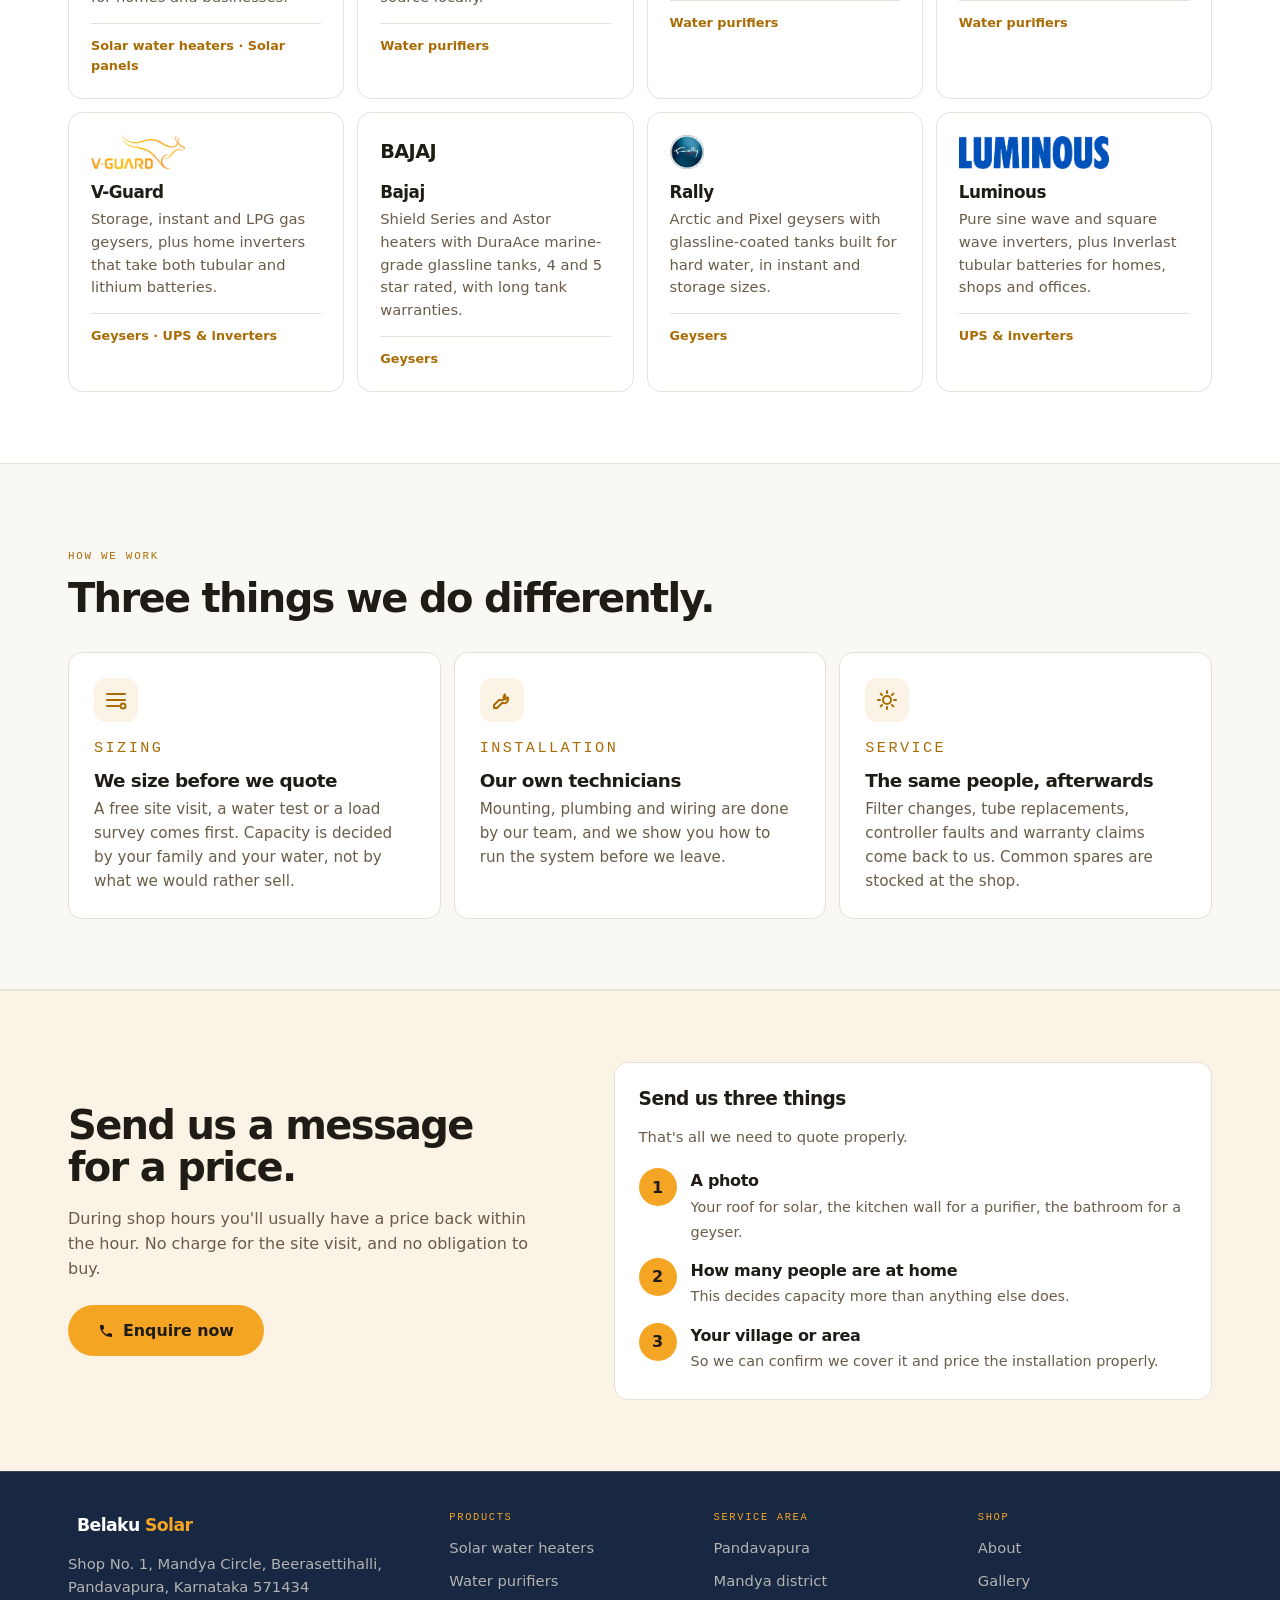
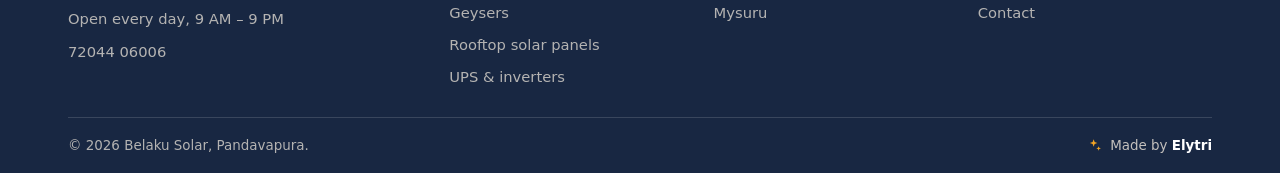
==== commit a9986275: "Update products, images and website content" ====
--- a/about.html
+++ b/about.html
@@ -38,8 +38,8 @@
   <div class="wrap phero__in">
     <div>
       <p class="crumb"><a href="index.html">Home</a><i>/</i><b>About</b></p>
-      <h1>A family shop in Pandavapura, not a call centre</h1>
-      <p>We stock every range ourselves, install them with our own team, and service what we sell. That is the whole business.</p>
+      <h1>A family shop in <mark>Pandavapura</mark>, not a call centre</h1>
+      <p class="phero__lede">We stock every range ourselves, install them with our own team, and service what we sell. That is the whole business.</p>
       <div class="cta" style="margin-top:24px">
         <a class="btn btn--gold" href="contact.html">Visit the shop</a>
         <a class="btn btn--line" href="gallery.html">See our work</a>
--- a/assets/css/site.css
+++ b/assets/css/site.css
@@ -0,0 +1,812 @@
+
+:root{
+  --paper:#FFFFFF; --soft:#FAF8F4; --brand:#20304F; --brand-2:#182742; --wash:#FBF4E6; --ink:#1F1B15; --ink2:#6A5C49; --line:#E6E1D6;
+  --gold:#F5A524; --gold-d:#A96C05; --gold-w:#FDF3E0;
+  --t1:#2C3865; --t1-bg:#DDE2F3; --t2:#1F4F52; --t2-bg:#D3E8E6;
+  --t3:#6E3A38; --t3-bg:#EFDAD2; --t4:#33513C; --t4-bg:#DFEBE3;
+  --t5:#463C58; --t5-bg:#E2D8F0;
+  --fd:"Anek Latin",system-ui,sans-serif; --fk:"Anek Kannada",sans-serif; --fm:"DM Mono",monospace;
+  --fs-d:clamp(2.15rem,4.6vw,3.35rem); --fs-1:clamp(1.75rem,3.4vw,2.5rem);
+  --fs-2:clamp(1.4rem,2.4vw,1.9rem); --fs-3:1.15rem; --fs-4:1rem;
+  --sp-lg:clamp(48px,5.5vw,76px); --sp-md:clamp(36px,4vw,54px); --sp-sm:clamp(22px,2.6vw,32px);
+  --wrap:1240px; --pad:clamp(18px,4.5vw,48px); --hh:74px;
+  --r:14px; --rs:10px; --e:cubic-bezier(.22,.61,.36,1);
+}
+*,*::before,*::after{box-sizing:border-box}
+html{-webkit-text-size-adjust:100%;scroll-behavior:smooth;scroll-padding-top:calc(var(--hh) + 12px)}
+body{margin:0;background:var(--paper);color:var(--ink);font-family:var(--fd);
+  font-size:clamp(16px,1.05vw,17.5px);line-height:1.58;-webkit-font-smoothing:antialiased;overflow-x:hidden}
+img{max-width:100%;display:block}
+h1,h2,h3{margin:0;line-height:1.04;letter-spacing:-.03em;font-weight:800}
+p{margin:0} a{color:inherit}
+:focus-visible{outline:3px solid var(--gold);outline-offset:3px}
+.wrap{max-width:var(--wrap);margin-inline:auto;padding-inline:var(--pad)}
+.m{font-family:var(--fm);font-size:.68rem;letter-spacing:.16em;text-transform:uppercase}
+.kn{font-family:var(--fk);font-weight:700}
+.sr{position:absolute;width:1px;height:1px;overflow:hidden;clip:rect(0 0 0 0);white-space:nowrap}
+
+/* ══ header — painted board, gold rule ══ */
+.hdr{position:sticky;top:0;z-index:60;background:var(--brand);color:#fff;border-bottom:4px solid var(--gold)}
+.hdr__in{display:flex;align-items:center;gap:14px;height:var(--hh);flex-wrap:nowrap;min-width:0}
+
+.hdr__in>.nav{min-width:0}
+.brand{flex:none}
+.brand{display:flex;align-items:baseline;gap:9px;text-decoration:none;margin-right:auto}
+.brand b{font-family:var(--fk);font-weight:800;font-size:1.74rem;color:var(--gold);line-height:1}
+.brand span{font-weight:800;font-size:1.08rem;letter-spacing:-.035em}
+.brand span i{font-style:normal;color:var(--gold);font-weight:600}
+.nav{display:flex;gap:22px;align-items:center;margin-right:6px}
+.nav a{font-size:.92rem;font-weight:600;text-decoration:none;color:rgba(255,246,232,.68);transition:.2s;white-space:nowrap;
+  padding-block:7px;border-bottom:2px solid transparent}
+.nav a:hover,.nav a[aria-current=page]{color:var(--gold);border-color:var(--gold)}
+.lang{display:flex;flex:none;background:rgba(255,246,232,.08);border:1px solid rgba(255,246,232,.25);
+  border-radius:8px;padding:2px;margin-right:4px;gap:1px}
+.lang a{display:flex;align-items:center;justify-content:center;flex:1;padding:4px 8px;
+  border-radius:6px;font-size:.7rem;font-weight:700;text-decoration:none;white-space:nowrap;
+  line-height:1.2;color:rgba(255,246,232,.68);transition:.2s;border-bottom:none}
+.lang a[aria-current=true]{background:var(--gold);color:var(--ink)}
+.lang a:hover:not([aria-current=true]){background:rgba(255,246,232,.16);color:#fff}
+@media(max-width:900px){.hdr__call{padding:9px 15px;font-size:.82rem}}
+@media(max-width:560px){
+  .lang{flex-direction:column;gap:1px}
+  .lang a{padding:3px 7px;font-size:.62rem}
+  .hdr__call span{display:none}.hdr__call{padding:10px 13px}
+}
+.hdr__call{display:inline-flex;align-items:center;gap:7px;background:var(--gold);color:var(--ink);
+  font-weight:700;font-size:.88rem;text-decoration:none;padding:10px 20px;border-radius:100px;transition:.22s var(--e);white-space:nowrap}
+.hdr__call:hover{transform:translateY(-2px)}
+.hdr__call svg,.btn svg{width:16px;height:16px;flex:none}
+.burger{display:none;position:relative;z-index:70;background:none;border:none;padding:10px;
+  cursor:pointer;color:#fff;-webkit-tap-highlight-color:transparent;flex:none;
+  width:48px;height:48px;align-items:center;justify-content:center}
+.burger span{display:block;position:relative;width:16px;height:2px;background:currentColor;
+  border-radius:2px;transition:.3s var(--e)}
+.burger span::before,.burger span::after{content:"";position:absolute;left:0;height:2px;
+  background:currentColor;border-radius:2px;transition:.3s var(--e)}
+.burger span::before{width:24px;top:-8px}
+.burger span::after{width:24px;top:8px}
+.burger[aria-expanded=true] span{background:transparent}
+.burger[aria-expanded=true] span::before{width:24px;top:0;transform:rotate(45deg)}
+.burger[aria-expanded=true] span::after{width:24px;top:0;transform:rotate(-45deg)}
+@media(max-width:1080px){.burger{display:flex}}
+.mnav{display:none;background:var(--brand);border-top:1px solid rgba(255,255,255,.14)}
+.mnav.open{display:block;padding-bottom:10px}
+.mnav a{display:block;padding:13px var(--pad);color:rgba(255,246,232,.68);text-decoration:none;font-weight:600;
+  border-top:1px solid rgba(255,255,255,.11)}
+.mnav a:hover{color:var(--gold)}
+@media(max-width:1180px){.nav{display:none}.burger{display:block}}
+@media(max-width:400px){.hdr__call{padding:9px 14px;font-size:.82rem}}
+
+/* ══ buttons — pills, as option C ══ */
+.btn{display:inline-flex;align-items:center;gap:9px;padding:14px 28px;border-radius:100px;
+  font-weight:700;font-size:.99rem;text-decoration:none;border:2px solid transparent;
+  transition:.24s var(--e);cursor:pointer;font-family:var(--fd);line-height:1.2}
+.btn--gold{background:var(--gold);color:var(--ink)}
+.btn--gold:hover{background:#ffb63f;transform:translateY(-2px)}
+.btn--line{border-color:var(--ink);color:var(--ink);background:transparent}
+.btn--line:hover{background:var(--ink);color:#fff;transform:translateY(-2px)}
+.btn--tone{border-color:var(--ink);color:var(--ink);background:transparent}
+.btn--tone:hover{background:var(--ink);color:#fff;transform:translateY(-2px)}
+.btn--sm{padding:11px 21px;font-size:.92rem}
+.cta{display:flex;flex-wrap:wrap;gap:11px}
+
+/* ══ hero ══ */
+.hero{border-bottom:1px solid var(--line);position:relative;overflow:hidden}
+.hero::after{content:"";position:absolute;right:-10%;top:-34%;width:min(560px,62vw);aspect-ratio:1;
+  border-radius:50%;background:radial-gradient(circle,rgba(245,165,36,.22),transparent 66%);pointer-events:none}
+.hero__wrap{position:relative;z-index:2;min-height:calc(100svh - var(--hh));display:flex;
+  flex-direction:column;justify-content:center;gap:clamp(26px,4vw,44px);padding-block:clamp(28px,3.5vw,44px)}
+.hero__in{display:grid;grid-template-columns:1.02fr .98fr;gap:clamp(28px,4.5vw,60px);
+  align-items:center;padding-block:clamp(30px,4vw,50px) clamp(48px,6.5vw,80px)}
+@media(max-width:920px){
+  .hero__in{grid-template-columns:1fr;gap:0;padding-block:26px 46px}
+  .hero__in>div:first-child{display:contents}
+  .hero__in>div:first-child .m{order:1}
+  .hero__in>div:first-child h1{order:2;margin-bottom:22px}
+  .hero__in>div:last-child{order:3;margin-bottom:22px}
+  .hero__in>div:first-child .hero__lede{order:4}
+  .hero__in>div:first-child .cta{order:5}
+}
+.hero .m{color:var(--gold-d);margin-bottom:15px}
+.hero h1{font-size:var(--fs-d);max-width:15ch;letter-spacing:-.045em}
+.hero h1 mark{background:linear-gradient(transparent 60%,var(--gold) 60%);color:inherit;padding-inline:3px}
+.facts{margin-top:24px;border-top:1px solid var(--line);border-bottom:1px solid var(--line)}
+.facts div{display:grid;grid-template-columns:96px 1fr;gap:14px;padding:12px 0;
+  border-bottom:1px solid var(--line)}
+.facts div:last-child{border-bottom:none}
+.facts dt{font-size:.82rem;color:var(--ink2);font-weight:600}
+.facts dd{margin:0;font-weight:700;font-size:.98rem;line-height:1.4}
+.facts dd a{text-decoration:none;border-bottom:2px solid var(--gold)}
+.facts dd small{display:block;font-weight:500;font-size:.85rem;color:var(--ink2);margin-top:2px}
+@media(max-width:420px){.facts div{grid-template-columns:1fr;gap:2px}}
+.hero__lede{margin-top:19px;max-width:50ch;color:var(--ink2);font-size:clamp(1.02rem,1.28vw,1.14rem)}
+.hero .cta{margin-top:27px}
+/* ── brand bar: real logos, equal tiles ── */
+.dealers{background:var(--paper);border-bottom:1px solid var(--line)}
+.dealers__in{padding-block:clamp(20px,2.6vw,30px)}
+.dealers__lbl{font-size:.86rem;font-weight:700;color:var(--ink2);text-align:center;margin-bottom:14px}
+.dealers__row{display:grid;grid-template-columns:repeat(7,1fr);gap:10px}
+.dealers__row a,.dealers__row span{display:grid;place-items:center;padding:16px 14px;min-height:92px;
+  background:var(--paper);border:1px solid var(--line);border-radius:var(--rs);
+  text-decoration:none;transition:.22s var(--e)}
+.dealers__row a:hover{border-color:var(--brand);transform:translateY(-2px);
+  box-shadow:0 6px 16px -8px rgba(31,27,21,.3)}
+.dealers__row img{max-height:38px;width:auto;max-width:100%;object-fit:contain;display:block}
+@media(max-width:900px){.dealers__row{grid-template-columns:repeat(4,1fr)}}
+@media(max-width:460px){.dealers__row{grid-template-columns:repeat(2,1fr)}
+  .dealers__row a,.dealers__row span{min-height:78px;padding:12px}
+  .dealers__row img{max-height:30px}}
+
+/* ══ hero: clustered product coins ══ */
+.coins{display:grid;grid-template-columns:repeat(6,1fr);gap:0;padding-block:8px 4px;
+  max-width:640px;margin-inline:auto}
+.coin{position:relative;text-decoration:none;text-align:center;transition:transform .3s var(--e);z-index:1}
+.coin:nth-child(1){grid-column:1/3;grid-row:1}
+.coin:nth-child(2){grid-column:3/5;grid-row:1;margin-top:48px}
+.coin:nth-child(3){grid-column:5/7;grid-row:1}
+.coin:nth-child(4){grid-column:2/4;grid-row:2;margin-top:-14px}
+.coin:nth-child(5){grid-column:4/6;grid-row:2;margin-top:-14px}
+.coin:nth-child(4) i{transform:translateX(-9px)}
+.coin:nth-child(5) i{transform:translateX(9px)}
+.coin i{display:block;width:100%;max-width:196px;margin-inline:auto;aspect-ratio:1;border-radius:50%;
+  overflow:hidden;border:5px solid var(--paper);background:var(--tbg);
+  box-shadow:0 14px 30px -16px rgba(26,18,6,.42)}
+.coin img{width:100%;height:100%;object-fit:contain;box-sizing:border-box;display:block}
+.coin b{display:block;font-size:.86rem;font-weight:700;letter-spacing:-.02em;margin-top:11px;
+  color:var(--ink);line-height:1.25}
+.coin:hover,.coin:focus-visible{transform:translateY(-8px);z-index:5}
+.coins__cap{text-align:center;margin-top:16px;font-size:.88rem;color:var(--ink2)}
+@media(max-width:560px){
+  .coins{grid-template-columns:repeat(2,1fr);gap:16px 12px;max-width:380px}
+  .coin:nth-child(n){grid-column:auto;grid-row:auto;margin-top:0}
+  .coin:nth-child(5){grid-column:1/3}
+  .coin:nth-child(4) i,.coin:nth-child(5) i{transform:none}
+  .coin i{max-width:140px}
+  .coin b{font-size:.78rem}
+}
+
+/* ══ hero banner — the house cutaway, products are the hotspots ══ */
+.hb{position:relative;border-radius:var(--r);overflow:hidden;order:2}
+.hb svg{display:block;width:100%;height:auto;position:relative;z-index:2}
+
+/* the shell dims so the hovered product lifts out of the drawing */
+.hb__shell{transition:opacity .3s var(--e)}
+.hb svg.is-focus .hb__shell{opacity:.28}
+
+.hz{cursor:pointer}
+.hz .hit{fill:transparent;stroke:none}
+.hz .art{transition:opacity .3s var(--e)}
+.hb svg.is-focus .hz .art{opacity:.28}
+.hb svg.is-focus .hz.is-on .art{opacity:1}
+/* hovered product recolours to gold, fills included */
+.hz.is-on .art [stroke]{stroke:var(--gold-d)}
+.hz.is-on .art [fill]:not([fill="none"]):not(.hit){fill:var(--wash)}
+.hz .art *{transition:stroke .25s var(--e),fill .25s var(--e)}
+.hz:focus-visible{outline:none}
+.hz:focus-visible .hit{stroke:var(--gold);stroke-width:3;stroke-dasharray:6 5;rx:8}
+
+.hb__tip{position:absolute;transform:translate(-50%,-150%) scale(.96);background:var(--ink);color:#fff;
+  border-radius:8px;padding:9px 14px;white-space:nowrap;font-size:.84rem;font-weight:700;
+  opacity:0;pointer-events:none;transition:.25s var(--e);z-index:5}
+.hb__tip small{display:block;font-weight:500;font-size:.75rem;color:rgba(255,246,232,.66);margin-top:1px}
+.hb__tip::after{content:"";position:absolute;left:50%;bottom:-5px;width:10px;height:10px;
+  background:var(--ink);transform:translateX(-50%) rotate(45deg)}
+.hb__tip.is-on{opacity:1;transform:translate(-50%,-165%) scale(1)}
+@media(max-width:600px){.hb__tip{display:none}}
+
+.tone-1{--tc:var(--t1);--tbg:var(--t1-bg)} .tone-2{--tc:var(--t2);--tbg:var(--t2-bg)}
+.tone-3{--tc:var(--t3);--tbg:var(--t3-bg)} .tone-4{--tc:var(--t4);--tbg:var(--t4-bg)}
+.tone-5{--tc:var(--t5);--tbg:var(--t5-bg)}
+
+/* ══════ E — image on top of a tall copy card ══════ */
+.e{display:grid;gap:clamp(40px,5vw,72px);padding-block:clamp(40px,6vw,76px)}
+.er{position:relative;display:grid;grid-template-columns:repeat(12,1fr);align-items:center}
+/* extra breathing room between the full-bleed solar-panels photo and the next row */
+#ups-and-inverters{margin-top:clamp(24px,4vw,48px)}
+.er__b{grid-row:1;grid-column:1 / -1;align-self:center;background:var(--paper);
+  border:1px solid var(--line);border-radius:var(--r);padding:clamp(26px,3.2vw,44px);
+  display:flex;flex-direction:column;justify-content:center}
+/* reserve the half the image will sit over, so copy is never covered */
+.er--imgR .er__b{padding-right:calc(46% + clamp(20px,3vw,40px))}
+.er--imgL .er__b{padding-left:calc(46% + clamp(20px,3vw,40px));text-align:right}
+.er--imgL .er__b .chips,.er--imgL .er__b .er__cta{justify-content:flex-end}
+.er--imgL .er__b>p{margin-left:auto}
+.er__img{grid-row:1;align-self:center;z-index:2;background:var(--tbg);border-radius:var(--r);
+  overflow:hidden;aspect-ratio:16/11;display:grid;place-items:center;padding:clamp(20px,3vw,40px)}
+.er--imgR .er__img{grid-column:7 / -1;margin-right:clamp(-26px,-2vw,-14px)}
+.er--imgL .er__img{grid-column:1 / 7;margin-left:clamp(-26px,-2vw,-14px)}
+.er__img img{width:auto;height:auto;max-width:100%;max-height:100%;object-fit:contain;display:block}
+/* per-section image sizing within the shared 16/11 box */
+#solar-water-heaters .er__img img{width:75%;height:auto;max-width:none;max-height:none}
+#water-purifiers .er__img img{width:50%;height:auto;max-width:none;max-height:none}
+#geysers .er__img img{width:68%;height:auto;max-width:none;max-height:none}
+#solar-panels .er__img{padding:0}
+#solar-panels .er__img img{width:100%;height:100%;object-fit:cover;max-width:none;max-height:none}
+#ups-and-inverters .er__img img{width:85%;height:auto;max-width:none;max-height:none}
+.er__b h3{font-size:clamp(1.5rem,3vw,2.2rem);margin-bottom:11px}
+.er__b h3 mark{background:linear-gradient(transparent 58%,var(--gold) 58%);color:inherit;padding-inline:3px}
+.er__b>p{color:var(--ink2);max-width:44ch}
+.er__b .chips{margin-top:16px}
+.er__cta{display:flex;flex-wrap:wrap;gap:10px;margin-top:20px}
+@media(max-width:880px){
+  .er{grid-template-columns:1fr}
+  .er__b,.er--imgR .er__b,.er--imgL .er__b{grid-row:2;grid-column:1;align-self:stretch;
+    padding:clamp(26px,5vw,36px);text-align:left;margin-top:-30px;padding-top:48px}
+  .er--imgL .er__b .chips,.er--imgL .er__b .er__cta{justify-content:flex-start}
+  .er--imgL .er__b>p{margin-left:0}
+  .er__img,.er--imgR .er__img,.er--imgL .er__img{grid-row:1;grid-column:1;margin:0}
+}
+
+/* chips and buttons exactly as Option E renders them */
+.er .chips{display:flex;flex-wrap:wrap;gap:6px}
+.er .chip{font-size:.8rem;font-weight:600;padding:5px 13px;border:1px solid var(--line);
+  border-radius:100px;color:var(--ink2)}
+.er__b h2{font-size:clamp(1.5rem,3vw,2.2rem);margin-bottom:11px;letter-spacing:-.04em;
+  font-weight:800;line-height:1.04}
+.er__b h2 mark{background:linear-gradient(transparent 58%,var(--gold) 58%);color:inherit;padding-inline:3px}
+h1 mark{background:linear-gradient(transparent 58%,var(--gold) 58%);color:inherit;padding-inline:3px}
+.er .btn{padding:12px 24px;border-radius:100px;font-weight:700;font-size:.94rem}
+
+/* illustrated product scene */
+.scene{border:1px solid var(--line);border-radius:var(--r);background:var(--paper);
+  aspect-ratio:16/11;display:grid;place-items:center;padding:clamp(26px,4vw,50px);color:var(--tc);
+  position:relative;overflow:hidden}
+.scene::before{content:"";position:absolute;inset:0;opacity:.09;
+  background:repeating-linear-gradient(45deg,var(--tc) 0 1px,transparent 1px 11px)}
+.scene::after{content:"";position:absolute;left:50%;top:-22%;transform:translateX(-50%);
+  width:74%;aspect-ratio:1;border-radius:50%;background:radial-gradient(circle,var(--tbg),transparent 68%)}
+.scene svg{width:100%;height:auto;max-height:100%;position:relative;z-index:2}
+.scene--photo{padding:0;overflow:hidden;aspect-ratio:900/620}
+.scene--photo img{width:100%;height:100%;object-fit:cover}
+.scene--photo::before,.scene--photo::after{display:none}
+
+/* ══ sections ══ */
+.sec--tight{padding-block:var(--sp-md)}
+.sec--tight .head{margin-bottom:22px}
+
+/* about intro: copy left, art right */
+.who{display:grid;grid-template-columns:1.15fr .85fr;gap:clamp(26px,4vw,54px);align-items:center}
+@media(max-width:880px){.who{grid-template-columns:1fr}}
+.who__art{display:grid;place-items:center}
+.who__art svg{width:100%;height:auto;max-width:380px}
+
+/* ══ about: brand cards with logos ══ */
+.bgrid{display:grid;grid-template-columns:repeat(auto-fit,minmax(260px,1fr));gap:13px}
+.bcard{background:var(--paper);border:1px solid var(--line);border-radius:var(--r);
+  padding:22px;display:flex;flex-direction:column;transition:.24s var(--e)}
+.bcard:hover{border-color:var(--brand);transform:translateY(-3px)}
+.bcard__logo{height:34px;margin-bottom:15px;display:flex;align-items:center}
+.bcard__logo img{max-height:34px;width:auto;max-width:150px;object-fit:contain}
+.bcard h3{font-size:1.05rem;margin-bottom:6px}
+.bcard p{font-size:.92rem;color:var(--ink2);line-height:1.55}
+.bcard__tag{margin-top:14px;padding-top:12px;border-top:1px solid var(--line);
+  font-size:.8rem;font-weight:700;color:var(--gold-d)}
+
+/* how we work: icon per card */
+.card__ico{width:44px;height:44px;border-radius:12px;background:var(--wash);display:grid;
+  place-items:center;color:var(--gold-d);margin-bottom:14px}
+.card__ico svg{width:24px;height:24px}
+
+/* ══ brands we offer: chips filter one product grid ══ */
+.bfilter{position:sticky;top:var(--hh);z-index:30;display:flex;flex-wrap:wrap;gap:9px;
+  margin-bottom:22px;padding:12px 0;background:var(--paper);
+  box-shadow:0 1px 0 var(--line),0 10px 14px -12px rgba(31,27,21,.18)}
+.sec--soft .bfilter{background:var(--soft)}
+.bfilter button{display:inline-flex;align-items:center;gap:9px;padding:9px 16px;
+  border:1.5px solid var(--line);border-radius:100px;background:var(--paper);cursor:pointer;
+  font-family:var(--fd);font-weight:700;font-size:.92rem;color:var(--ink2);transition:.22s var(--e)}
+.bfilter button:hover{border-color:var(--ink)}
+.bfilter button[aria-pressed=true]{border-color:var(--brand);background:var(--brand);color:#fff}
+.bfilter img{height:20px;width:auto;display:block;background:#fff;border-radius:3px;padding:2px 4px}
+.bfilter span{font-size:.78rem;opacity:.7;font-weight:600}
+
+.pgrid-b{display:grid;grid-template-columns:repeat(auto-fill,minmax(250px,1fr));gap:14px}
+.pcard{border:1px solid var(--line);border-radius:16px;background:var(--paper);cursor:pointer;
+  display:flex;flex-direction:column;overflow:hidden;transition:.28s var(--e);position:relative}
+.pcard:hover{border-color:var(--brand);transform:translateY(-4px);
+  box-shadow:0 18px 36px -20px rgba(31,27,21,.3)}
+.pcard:focus-visible{outline:3px solid var(--gold);outline-offset:3px}
+.pcard[hidden]{display:none}
+.pcard__img{background:#fff;aspect-ratio:1;display:grid;place-items:center;position:relative;
+  padding:0;border-bottom:1px solid var(--line);overflow:hidden}
+.pcard__img img{width:100%;height:100%;object-fit:contain;padding:10px;transition:transform .5s var(--e)}
+.pcard:hover .pcard__img img{transform:scale(1.04)}
+.pcard__cap{position:absolute;left:10px;top:10px;z-index:2;background:var(--brand);color:#fff;
+  border-radius:100px;padding:5px 12px;font-size:.74rem;font-weight:800;letter-spacing:.02em}
+.pcard__b{padding:16px 17px 17px;display:flex;flex-direction:column;flex:1}
+.pcard__b b{font-size:.97rem;font-weight:700;letter-spacing:-.02em;line-height:1.35;
+  overflow-wrap:anywhere;display:-webkit-box;-webkit-line-clamp:2;-webkit-box-orient:vertical;overflow:hidden}
+.pcard__more{margin-top:12px;padding-top:0;border-top:none;
+  font-size:.83rem;font-weight:700;color:var(--brand);display:flex;align-items:center;
+  justify-content:space-between;gap:6px}
+.pcard__more i{font-style:normal;transition:transform .24s var(--e)}
+.pcard:hover .pcard__more i{transform:translateX(4px)}
+
+/* ══ product modal ══ */
+.pmodal{position:fixed;inset:0;z-index:120;display:none;place-items:center;padding:20px}
+.pmodal[open],.pmodal.show{display:grid}
+.pmodal__bd{position:absolute;inset:0;background:rgba(31,27,21,.62);backdrop-filter:blur(3px)}
+.pmodal__in{position:relative;z-index:2;background:var(--paper);border-radius:18px;overflow:hidden;
+  width:min(940px,100%);max-height:88vh;display:grid;grid-template-columns:1fr 1fr;
+  box-shadow:0 30px 70px -30px rgba(31,27,21,.6)}
+@media(max-width:760px){.pmodal__in{grid-template-columns:1fr;max-height:92vh;overflow:auto}}
+.pmodal__img{background:#fff;display:grid;place-items:center;border-right:1px solid var(--line)}
+.pmodal__img img{width:100%;height:100%;object-fit:contain;max-height:min(60vh,520px)}
+@media(max-width:760px){.pmodal__img{border-right:none;border-bottom:1px solid var(--line)}
+  .pmodal__img img{max-height:38vh}}
+.pmodal__b{padding:clamp(22px,3vw,32px);overflow:auto}
+.pmodal__brand{font-size:.74rem;font-weight:800;letter-spacing:.05em;text-transform:uppercase;
+  color:#fff;background:var(--brand);border-radius:100px;padding:5px 12px;display:inline-block;margin-bottom:12px}
+.pmodal__b h3{font-size:clamp(1.15rem,2vw,1.5rem);line-height:1.28;margin-bottom:10px}
+.pmodal__b>p{color:var(--ink2);font-size:.96rem;line-height:1.65}
+.pmodal__why{margin-top:16px;background:var(--wash);border-radius:12px;padding:14px 16px}
+.pmodal__why b{display:block;font-size:.8rem;font-weight:800;letter-spacing:.04em;
+  text-transform:uppercase;color:var(--gold-d);margin-bottom:5px}
+.pmodal__why span{font-size:.9rem;color:var(--ink2);line-height:1.55}
+.pmodal__note{margin-top:14px;font-size:.85rem;color:var(--ink2)}
+.pmodal__spec{margin:20px 0 0;padding:16px 0 0;list-style:none;display:grid;gap:10px;
+  border-top:1px solid var(--line)}
+.pmodal__spec li{display:flex;justify-content:space-between;align-items:baseline;gap:14px;font-size:.9rem;color:var(--ink2)}
+.pmodal__spec li b{font-weight:700;color:var(--ink);text-align:right}
+.pmodal__cols{display:flex;align-items:center;gap:8px;margin-top:18px;padding:0;list-style:none;flex-wrap:wrap}
+.pmodal__cols i{width:22px;height:22px;border-radius:50%;border:1.5px solid rgba(31,27,21,.22);display:block;
+  box-shadow:inset 0 -2px 4px rgba(0,0,0,.12)}
+.pmodal__cols .lbl{font-size:.76rem;font-weight:700;letter-spacing:.03em;text-transform:uppercase;color:var(--ink)}
+.pmodal .btn{margin-top:22px}
+.pmodal__x{position:absolute;right:12px;top:12px;z-index:4;width:40px;height:40px;border-radius:50%;
+  border:none;background:var(--ink);color:#fff;font-size:1.3rem;line-height:1;cursor:pointer;display:grid;place-items:center}
+.pmodal__x:hover{background:var(--brand)}
+body.pmodal-open{overflow:hidden}
+
+/* ══ what's included vs charged separately ══ */
+.incl{border:1px solid var(--line);border-radius:var(--r);background:var(--paper);overflow:hidden}
+.incl__cols{display:grid;grid-template-columns:1fr 1fr}
+@media(max-width:760px){.incl__cols{grid-template-columns:1fr}}
+.incl__c{padding:clamp(22px,2.6vw,30px);border-right:1px solid var(--line)}
+.incl__c:last-child{border-right:none}
+@media(max-width:760px){.incl__c{border-right:none;border-bottom:1px solid var(--line)}}
+.incl__t{display:flex;align-items:center;gap:10px;font-size:1.02rem;font-weight:800;
+  letter-spacing:-.03em;margin-bottom:16px}
+.incl__t i{display:grid;place-items:center;width:26px;height:26px;flex:none;border-radius:50%;
+  font-style:normal;font-size:.85rem;font-weight:800}
+.incl__t i.y{background:var(--gold);color:var(--ink)}
+.incl__t i.n{background:var(--soft);color:var(--ink2);border:1.5px solid var(--line)}
+.incl ul{margin:0;padding:0;list-style:none;display:grid;gap:11px}
+.incl li{font-size:.95rem;color:var(--ink2);padding-left:22px;position:relative;line-height:1.5}
+.incl li::before{content:"";position:absolute;left:0;top:.55em;width:9px;height:2px;background:var(--gold)}
+.incl__c--x li::before{background:var(--line);width:9px;height:2px}
+.incl li b{color:var(--ink);font-weight:700}
+.incl__foot{border-top:1px solid var(--line);background:var(--soft);
+  display:grid;grid-template-columns:repeat(3,1fr)}
+@media(max-width:760px){.incl__foot{grid-template-columns:1fr}}
+.incl__foot div{padding:18px 22px;border-right:1px solid var(--line)}
+.incl__foot div:last-child{border-right:none}
+@media(max-width:760px){.incl__foot div{border-right:none;border-bottom:1px solid var(--line)}
+  .incl__foot div:last-child{border-bottom:none}}
+.incl__foot b{display:block;font-size:.95rem;font-weight:800;letter-spacing:-.025em;margin-bottom:3px}
+.incl__foot span{font-size:.9rem;color:var(--ink2)}
+
+/* ══ capacity table: pick by size, the way a buyer thinks ══ */
+.sizes-t{border:1px solid var(--line);border-radius:var(--r);overflow:hidden;background:var(--paper)}
+.sizes-t__hd{display:grid;grid-template-columns:1.1fr 1.2fr 1.5fr auto;gap:12px;padding:13px 20px;
+  background:var(--ink);color:#fff;font-size:.8rem;font-weight:700;letter-spacing:.02em}
+.sizes-t__r{display:grid;grid-template-columns:1.1fr 1.2fr 1.5fr auto;gap:12px;align-items:center;
+  padding:15px 20px;border-bottom:1px solid var(--line);transition:background .2s}
+.sizes-t__r:last-child{border-bottom:none}
+.sizes-t__r:hover{background:var(--soft)}
+.sizes-t__cap{font-size:1.15rem;font-weight:800;letter-spacing:-.03em}
+.sizes-t__cap small{display:block;font-size:.78rem;font-weight:600;color:var(--ink2);letter-spacing:0}
+.sizes-t__r span{font-size:.92rem;color:var(--ink2)}
+.sizes-t__r span b{color:var(--ink);font-weight:700}
+@media(max-width:760px){
+  .sizes-t__hd{display:none}
+  .sizes-t__r{grid-template-columns:1fr;gap:6px;padding:16px 18px}
+  .sizes-t__r .btn{margin-top:8px;justify-self:start}
+}
+
+/* ══ model cards inside a brand block ══ */
+.models{display:grid;grid-template-columns:repeat(auto-fit,minmax(230px,1fr));gap:11px}
+
+/* ══ product modal ══ */
+.pmodal{position:fixed;inset:0;z-index:120;display:none;place-items:center;padding:20px}
+.pmodal[open],.pmodal.show{display:grid}
+.pmodal__bd{position:absolute;inset:0;background:rgba(31,27,21,.62);backdrop-filter:blur(3px)}
+.pmodal__in{position:relative;z-index:2;background:var(--paper);border-radius:18px;overflow:hidden;
+  width:min(940px,100%);max-height:88vh;display:grid;grid-template-columns:1fr 1fr;
+  box-shadow:0 30px 70px -30px rgba(31,27,21,.6)}
+@media(max-width:760px){.pmodal__in{grid-template-columns:1fr;max-height:92vh;overflow:auto}}
+.pmodal__img{background:#fff;display:grid;place-items:center;border-right:1px solid var(--line)}
+.pmodal__img img{width:100%;height:100%;object-fit:contain;max-height:min(60vh,520px)}
+@media(max-width:760px){.pmodal__img{border-right:none;border-bottom:1px solid var(--line)}
+  .pmodal__img img{max-height:38vh}}
+.pmodal__b{padding:clamp(22px,3vw,32px);overflow:auto}
+.pmodal__brand{font-size:.74rem;font-weight:800;letter-spacing:.05em;text-transform:uppercase;
+  color:#fff;background:var(--brand);border-radius:100px;padding:5px 12px;display:inline-block;margin-bottom:12px}
+.pmodal__b h3{font-size:clamp(1.15rem,2vw,1.5rem);line-height:1.28;margin-bottom:10px}
+.pmodal__b>p{color:var(--ink2);font-size:.96rem;line-height:1.65}
+.pmodal__why{margin-top:16px;background:var(--wash);border-radius:12px;padding:14px 16px}
+.pmodal__why b{display:block;font-size:.8rem;font-weight:800;letter-spacing:.04em;
+  text-transform:uppercase;color:var(--gold-d);margin-bottom:5px}
+.pmodal__why span{font-size:.9rem;color:var(--ink2);line-height:1.55}
+.pmodal__note{margin-top:14px;font-size:.85rem;color:var(--ink2)}
+.pmodal__spec{margin:20px 0 0;padding:16px 0 0;list-style:none;display:grid;gap:10px;
+  border-top:1px solid var(--line)}
+.pmodal__spec li{display:flex;justify-content:space-between;align-items:baseline;gap:14px;font-size:.9rem;color:var(--ink2)}
+.pmodal__spec li b{font-weight:700;color:var(--ink);text-align:right}
+.pmodal__cols{display:flex;align-items:center;gap:8px;margin-top:18px;padding:0;list-style:none;flex-wrap:wrap}
+.pmodal__cols i{width:22px;height:22px;border-radius:50%;border:1.5px solid rgba(31,27,21,.22);display:block;
+  box-shadow:inset 0 -2px 4px rgba(0,0,0,.12)}
+.pmodal__cols .lbl{font-size:.76rem;font-weight:700;letter-spacing:.03em;text-transform:uppercase;color:var(--ink)}
+.pmodal .btn{margin-top:22px}
+.pmodal__x{position:absolute;right:12px;top:12px;z-index:4;width:40px;height:40px;border-radius:50%;
+  border:none;background:var(--ink);color:#fff;font-size:1.3rem;line-height:1;cursor:pointer;display:grid;place-items:center}
+.pmodal__x:hover{background:var(--brand)}
+body.pmodal-open{overflow:hidden}
+
+/* ══ what's included vs charged separately ══ */
+.incl{border:1px solid var(--line);border-radius:var(--r);background:var(--paper);overflow:hidden}
+.incl__cols{display:grid;grid-template-columns:1fr 1fr}
+@media(max-width:760px){.incl__cols{grid-template-columns:1fr}}
+.incl__c{padding:clamp(22px,2.6vw,30px);border-right:1px solid var(--line)}
+.incl__c:last-child{border-right:none}
+@media(max-width:760px){.incl__c{border-right:none;border-bottom:1px solid var(--line)}}
+.incl__t{display:flex;align-items:center;gap:10px;font-size:1.02rem;font-weight:800;
+  letter-spacing:-.03em;margin-bottom:16px}
+.incl__t i{display:grid;place-items:center;width:26px;height:26px;flex:none;border-radius:50%;
+  font-style:normal;font-size:.85rem;font-weight:800}
+.incl__t i.y{background:var(--gold);color:var(--ink)}
+.incl__t i.n{background:var(--soft);color:var(--ink2);border:1.5px solid var(--line)}
+.incl ul{margin:0;padding:0;list-style:none;display:grid;gap:11px}
+.incl li{font-size:.95rem;color:var(--ink2);padding-left:22px;position:relative;line-height:1.5}
+.incl li::before{content:"";position:absolute;left:0;top:.55em;width:9px;height:2px;background:var(--gold)}
+.incl__c--x li::before{background:var(--line);width:9px;height:2px}
+.incl li b{color:var(--ink);font-weight:700}
+.incl__foot{border-top:1px solid var(--line);background:var(--soft);
+  display:grid;grid-template-columns:repeat(3,1fr)}
+@media(max-width:760px){.incl__foot{grid-template-columns:1fr}}
+.incl__foot div{padding:18px 22px;border-right:1px solid var(--line)}
+.incl__foot div:last-child{border-right:none}
+@media(max-width:760px){.incl__foot div{border-right:none;border-bottom:1px solid var(--line)}
+  .incl__foot div:last-child{border-bottom:none}}
+.incl__foot b{display:block;font-size:.95rem;font-weight:800;letter-spacing:-.025em;margin-bottom:3px}
+.incl__foot span{font-size:.9rem;color:var(--ink2)}
+
+  border:1.5px solid var(--line);border-radius:100px;background:var(--soft);color:var(--ink)}
+
+/* ══ plain fact lists: what's included, what happens after ══ */
+.plain{display:grid;grid-template-columns:1fr 1fr;gap:12px}
+@media(max-width:820px){.plain{grid-template-columns:1fr}}
+.plain>div{background:var(--paper);border:1px solid var(--line);border-radius:var(--r);padding:24px}
+.plain h3{font-size:var(--fs-3);margin-bottom:12px}
+.plain ul{margin:0;padding:0;list-style:none;display:grid;gap:10px}
+.plain li{display:grid;grid-template-columns:20px 1fr;gap:10px;font-size:.95rem;color:var(--ink2)}
+.plain li::before{content:"";width:9px;height:9px;border-radius:50%;background:var(--gold);margin-top:7px}
+.plain li b{color:var(--ink);font-weight:700}
+.plain li.no::before{background:var(--line)}
+
+/* ══ contact ══ */
+.cmap{border:1px solid var(--line);border-radius:var(--r);overflow:hidden;background:var(--soft)}
+.cmap iframe{display:block;width:100%;height:clamp(280px,42vw,420px);border:0}
+.cinfo{display:grid;grid-template-columns:repeat(auto-fit,minmax(220px,1fr));gap:12px}
+.cinfo>div{background:var(--paper);border:1px solid var(--line);border-radius:var(--r);padding:22px}
+.cinfo__ico{width:40px;height:40px;border-radius:11px;background:var(--wash);display:grid;place-items:center;
+  color:var(--gold-d);margin-bottom:13px}
+.cinfo__ico svg{width:21px;height:21px}
+.cinfo h3{font-size:.98rem;margin-bottom:5px}
+.cinfo p{font-size:.94rem;color:var(--ink2);line-height:1.55}
+.cinfo a{font-weight:700;color:var(--ink);text-decoration:none;border-bottom:2px solid var(--gold)}
+
+/* ══ coverage panel ══ */
+.cover{display:grid;grid-template-columns:repeat(3,1fr);gap:12px}
+@media(max-width:900px){.cover{grid-template-columns:1fr}}
+.cov{display:flex;flex-direction:column;background:var(--paper);border:1px solid var(--line);
+  border-radius:var(--r);padding:26px 24px 22px;text-decoration:none;transition:.26s var(--e)}
+.cov:hover{border-color:var(--ink);transform:translateY(-3px)}
+.cov--static{cursor:default}
+.cov--static:hover{border-color:var(--line);transform:none}
+.cov h3{font-size:var(--fs-2);letter-spacing:-.04em;margin-bottom:14px}
+.cov__towns{display:flex;flex-wrap:wrap;gap:6px;margin:0;padding:0;list-style:none}
+.cov__towns li{font-size:.8rem;font-weight:600;color:var(--ink2);background:var(--soft);
+  border:1px solid var(--line);border-radius:100px;padding:5px 12px}
+.cov__go{margin-top:auto;padding-top:20px;font-weight:700;font-size:.9rem;color:var(--gold-d);
+  display:flex;align-items:center;justify-content:space-between;gap:10px}
+.cov__go i{font-style:normal;transition:transform .3s var(--e)}
+.cov:hover .cov__go i{transform:translateX(5px)}
+
+.sec{padding-block:var(--sp-lg)}
+.sec--soft{background:var(--soft);border-block:1px solid var(--line)}
+.head{max-width:700px;margin-bottom:var(--sp-sm)}
+.head p{margin-top:10px}
+.head .m{color:var(--gold-d);margin-bottom:13px}
+.h2{font-size:var(--fs-1);letter-spacing:-.042em}
+.head p{margin-top:14px;color:var(--ink2)}
+.prose{color:var(--ink2);max-width:68ch}
+.prose p+p{margin-top:14px}
+.prose strong{color:var(--ink);font-weight:700}
+
+/* ══ cards ══ */
+.grid3{display:grid;grid-template-columns:repeat(auto-fit,minmax(250px,1fr));gap:13px}
+.card{background:var(--paper);border:1px solid var(--line);border-radius:var(--r);padding:25px;
+  transition:.25s var(--e);text-decoration:none;display:block}
+.card:hover{transform:translateY(-3px);border-color:var(--ink)}
+.card .m{color:var(--gold-d);margin-bottom:11px}
+.card h3{font-size:var(--fs-3);margin-bottom:7px}
+.card p{font-size:.95rem;color:var(--ink2)}
+.card .knsm{font-family:var(--fk);font-weight:700;color:var(--gold-d);font-size:1.04rem}
+.card__go{display:inline-block;margin-top:14px;font-weight:700;font-size:.9rem;color:var(--gold-d)}
+.card__i{display:grid;place-items:center;width:64px;height:44px;background:var(--tbg);
+  color:var(--tc);border-radius:var(--rs);padding:7px 9px;margin-bottom:14px}
+.card__i svg{width:100%;height:auto}
+
+/* ══ key details — full-width spec strip ══ */
+.keys{border:1px solid var(--line);border-radius:var(--r);overflow:hidden;background:var(--paper)}
+.keys__h{display:flex;flex-wrap:wrap;justify-content:space-between;align-items:baseline;gap:10px;
+  padding:16px 22px;background:var(--tbg);border-bottom:1px solid var(--line)}
+.keys__h b{font-size:var(--fs-4);font-weight:800;letter-spacing:-.03em}
+.keys__h span{font-size:.86rem;color:var(--ink2)}
+.keys dl{margin:0;display:grid;grid-template-columns:repeat(3,1fr)}
+@media(max-width:1100px){.keys dl{grid-template-columns:repeat(2,1fr)}}
+@media(max-width:520px){.keys dl{grid-template-columns:1fr}}
+@media(max-width:520px){.keys dl{grid-template-columns:1fr}}
+.keys div{padding:18px 22px;border-right:1px solid var(--line);border-bottom:1px solid var(--line)}
+.keys dt{font-size:.76rem;font-weight:700;letter-spacing:.06em;text-transform:uppercase;
+  color:var(--gold-d);margin-bottom:5px}
+.keys dd{margin:0;font-size:1rem;font-weight:700;letter-spacing:-.02em;line-height:1.35}
+
+/* ── product page body ── */
+.pgrid{display:grid;grid-template-columns:1.4fr .6fr;gap:clamp(28px,4vw,56px);align-items:start}
+@media(max-width:900px){.pgrid{grid-template-columns:1fr}}
+.pgrid aside{position:sticky;top:calc(var(--hh) + 24px)}
+.pgrid aside .keys dl{grid-template-columns:1fr}
+@media(max-width:900px){.pgrid aside{position:static}}
+.pbody h2{margin-top:var(--sp-md)}
+.pbody h2:first-child{margin-top:0}
+
+/* how the controller works, as three steps */
+.flow{display:grid;grid-template-columns:repeat(3,1fr);gap:12px;margin-top:18px}
+@media(max-width:1100px){.flow{grid-template-columns:1fr 1fr}}
+@media(max-width:600px){.flow{grid-template-columns:1fr}}
+.flow div{background:var(--soft);border:1px solid var(--line);border-radius:var(--rs);padding:20px 18px;position:relative}
+.flow b{display:block;font-family:var(--fm);font-size:.72rem;letter-spacing:.12em;
+  color:var(--gold-d);margin-bottom:8px}
+.flow strong{display:block;font-size:1.02rem;font-weight:800;letter-spacing:-.03em;margin-bottom:5px}
+.flow span{font-size:.9rem;color:var(--ink2)}
+
+/* six checks, as a readable two-up grid */
+.checks{display:grid;grid-template-columns:1fr 1fr;gap:12px;margin-top:22px;padding:0;list-style:none}
+@media(max-width:700px){.checks{grid-template-columns:1fr}}
+.checks li{background:var(--paper);border:1px solid var(--line);border-radius:var(--rs);
+  padding:20px 20px 18px;position:relative;transition:.25s var(--e)}
+.checks li:hover{border-color:var(--ink);transform:translateY(-2px)}
+.checks li b{display:flex;align-items:center;gap:10px;font-size:1.02rem;font-weight:800;
+  letter-spacing:-.03em;margin-bottom:7px}
+.checks li b i{font-style:normal;display:grid;place-items:center;width:26px;height:26px;flex:none;
+  border-radius:50%;background:var(--gold);color:var(--ink);font-size:.78rem}
+.checks li span{font-size:.92rem;color:var(--ink2);display:block}
+
+/* ══ CALCULATOR — plain language, big targets ══ */
+.calc{border:1px solid var(--line);border-radius:var(--r);background:var(--paper);overflow:hidden}
+.calc__tabs{display:flex;gap:7px;padding:10px;background:var(--soft);border-bottom:1px solid var(--line);
+  overflow-x:auto;scrollbar-width:none}
+.calc__tabs::-webkit-scrollbar{display:none}
+.calc__tabs button{flex:none;padding:12px 18px;border-radius:100px;border:1px solid var(--line);
+  background:var(--paper);cursor:pointer;font-family:var(--fd);font-weight:700;font-size:.92rem;
+  color:var(--ink2);transition:.2s;white-space:nowrap}
+.calc__tabs button[aria-selected=true]{background:var(--ink);border-color:var(--ink);color:#fff}
+.calc__b{display:grid;grid-template-columns:1.08fr .92fr}
+@media(max-width:860px){.calc__b{grid-template-columns:1fr}}
+.calc__q{padding:clamp(24px,3vw,34px);border-right:1px solid var(--line)}
+@media(max-width:860px){.calc__q{border-right:none;border-bottom:1px solid var(--line)}}
+.q{padding-bottom:15px;margin-bottom:15px;border-bottom:1px dashed var(--line)}
+.q:last-child{padding-bottom:0;margin-bottom:0;border-bottom:none}
+.q__n{display:inline-flex;align-items:center;justify-content:center;width:21px;height:21px;
+  border-radius:50%;background:var(--gold);color:var(--ink);font-size:.72rem;font-weight:800;margin-bottom:6px}
+.q h3{font-size:var(--fs-4);margin-bottom:2px;letter-spacing:-.03em}
+.q__hint{font-size:.9rem;color:var(--ink2);margin-bottom:13px}
+
+/* stepper */
+.step{display:inline-flex;align-items:center;gap:4px;border:1px solid var(--line);border-radius:100px;padding:5px}
+.step button{width:44px;height:44px;border-radius:50%;border:none;background:var(--soft);cursor:pointer;
+  font-size:1.35rem;font-weight:700;color:var(--ink);line-height:1;transition:.2s;font-family:var(--fd)}
+.step button:hover:not(:disabled){background:var(--gold)}
+.step button:disabled{opacity:.32;cursor:not-allowed}
+.step b{min-width:70px;text-align:center;font-size:1.3rem;font-weight:800;letter-spacing:-.03em}
+.step b small{font-size:.6em;font-weight:600;color:var(--ink2);margin-left:3px}
+
+/* option buttons */
+.opts{display:grid;gap:8px}
+.opts--2{grid-template-columns:1fr 1fr}
+.opts--3{grid-template-columns:repeat(3,1fr)}
+@media(max-width:1100px){.opts--3{grid-template-columns:1fr}}
+@media(max-width:560px){.opts--2{grid-template-columns:1fr}}
+.opts button{text-align:left;padding:13px 16px;border:1px solid var(--line);border-radius:var(--rs);
+  background:var(--paper);cursor:pointer;font-family:var(--fd);transition:.2s;color:var(--ink)}
+.opts button:hover{border-color:var(--ink)}
+.opts button[aria-pressed=true]{border-color:var(--ink);background:var(--gold-w);box-shadow:inset 0 0 0 1px var(--ink)}
+.opts button strong{display:block;font-size:.97rem;font-weight:700;letter-spacing:-.02em}
+.opts button small{display:block;font-size:.82rem;color:var(--ink2);margin-top:2px;line-height:1.4}
+.picks{display:flex;flex-wrap:wrap;gap:8px}
+.picks button{padding:13px 18px;border:1px solid var(--line);border-radius:100px;background:var(--paper);
+  cursor:pointer;font-family:var(--fd);font-size:.93rem;font-weight:600;color:var(--ink2);transition:.2s}
+.picks button[aria-pressed=true]{border-color:var(--ink);background:var(--ink);color:#fff}
+
+/* result */
+.calc__r{padding:clamp(24px,3vw,34px);background:var(--gold-w);display:flex;flex-direction:column;justify-content:center}
+.calc__rk{font-size:1rem;font-weight:800;color:var(--ink);margin-bottom:8px}
+.calc__rv{font-size:clamp(2.5rem,6.5vw,3.9rem);font-weight:800;letter-spacing:-.05em;line-height:.95}
+.calc__rv span{font-size:.3em;letter-spacing:-.01em;margin-left:7px;font-weight:700}
+.calc__rv.is-text{font-size:clamp(1.7rem,4.2vw,2.5rem);line-height:1.08}
+.calc__why{margin-top:12px;font-size:.98rem;color:var(--ink2);max-width:38ch}
+.calc__rows{margin-top:19px;border-top:1px solid rgba(169,108,5,.24)}
+.calc__rows div{display:flex;justify-content:space-between;gap:14px;padding:7px 0;
+  border-bottom:1px solid rgba(169,108,5,.18);font-size:.9rem}
+.calc__rows span{color:var(--ink2)}
+.calc__rows b{font-weight:700;text-align:right}
+.calc__r .btn{margin-top:16px;align-self:flex-start}
+
+/* ══ FAQ: heading column + bordered cards ══ */
+.faqx{display:grid;grid-template-columns:.78fr 1.22fr;gap:clamp(26px,4vw,60px);align-items:start}
+@media(max-width:900px){.faqx{grid-template-columns:1fr}}
+.faqx__h{position:sticky;top:calc(var(--hh) + 26px)}
+@media(max-width:900px){
+  .faqx__h{position:static;display:contents}
+  .faqx__h .head{order:1}
+  .faq{order:2}
+  .faqx__h .cta{order:3;margin-top:20px}
+}
+.faqx__h .head{margin-bottom:22px}
+.faq{display:grid;gap:12px;max-width:none;border-top:none}
+.faq details{border:1px solid var(--line);border-radius:14px;background:var(--paper);
+  overflow:hidden;transition:.24s var(--e)}
+.faq details[open]{border-color:var(--brand)}
+.faq summary{list-style:none;cursor:pointer;display:grid;grid-template-columns:34px 1fr 24px;
+  gap:14px;align-items:center;padding:20px 22px;
+  font-size:1.02rem;font-weight:700;letter-spacing:-.02em;line-height:1.4;transition:color .2s}
+.faq summary::-webkit-details-marker{display:none}
+.faq summary:hover{color:var(--brand)}
+.faq details[open] summary{color:var(--brand)}
+.faq summary::before{content:"?";display:grid;place-items:center;width:34px;height:34px;
+  border-radius:10px;background:var(--wash);color:var(--gold-d);font-size:.94rem;font-weight:800}
+.faq summary::after{content:"";width:11px;height:11px;justify-self:center;
+  border-right:2.5px solid var(--ink2);border-bottom:2.5px solid var(--ink2);
+  transform:rotate(45deg) translateY(-2px);transition:transform .3s var(--e)}
+.faq details[open] summary::after{transform:rotate(225deg) translateY(-2px);border-color:var(--brand)}
+.faq p{padding:0 22px 22px 70px;margin:0;color:var(--ink2);font-size:.96rem;line-height:1.65;
+  border-top:1px solid var(--line);padding-top:18px}
+@media(max-width:560px){
+  .faq summary{grid-template-columns:1fr 22px;gap:12px;padding:18px}
+  .faq summary::before{display:none}
+  .faq p{padding:16px 18px 20px}
+}
+
+/* ══ gallery ══ */
+.gal{display:grid;grid-template-columns:repeat(4,1fr);gap:11px}
+.gal figure{margin:0;position:relative;border:1px solid var(--line);border-radius:var(--r);
+  overflow:hidden;background:var(--soft)}
+.gal figure:first-child{grid-column:span 2;grid-row:span 2}
+.gal img{width:100%;height:100%;object-fit:cover;aspect-ratio:1;transition:transform .7s var(--e)}
+.gal figure:first-child img{aspect-ratio:1/1.12}
+.gal figure:hover img{transform:scale(1.05)}
+.gal figcaption{position:absolute;inset:auto 0 0;padding:28px 14px 12px;color:#fff;
+  background:linear-gradient(transparent,rgba(26,18,6,.9));font-size:.84rem;font-weight:600}
+@media(max-width:900px){.gal{grid-template-columns:repeat(2,1fr)}.gal figure:first-child{grid-column:span 2;grid-row:auto}}
+
+/* ══ inner page hero ══ */
+.phero{background:var(--soft);border-bottom:1px solid var(--line);
+  padding-block:var(--sp-md);position:relative;overflow:hidden}
+.phero::after{content:"";position:absolute;right:-6%;top:-40%;width:min(520px,58vw);aspect-ratio:1;
+  border-radius:50%;background:radial-gradient(circle,var(--tbg),transparent 68%);pointer-events:none}
+.phero__in{position:relative;z-index:2}
+.phero__art{position:relative;display:grid;place-items:center;min-height:clamp(230px,26vw,330px);background:none}
+/* soft grounding wash instead of a hard colour block */
+.phero__art::before{content:"";position:absolute;width:min(460px,92%);aspect-ratio:1;border-radius:50%;
+  background:radial-gradient(circle,var(--tbg),transparent 70%);opacity:.9;pointer-events:none}
+.phero__art img{position:relative;z-index:2;width:100%;height:auto;display:block;
+  max-height:clamp(250px,30vw,380px);object-fit:contain;
+  filter:drop-shadow(0 16px 22px rgba(31,27,21,.18))}
+/* the rooftop array is a photograph, so it keeps a frame */
+.phero__art--photo::before{display:none}
+.phero__art--framed::before{display:none}
+.phero__art--framed img{border-radius:var(--r);max-height:none;aspect-ratio:9/7;object-fit:cover;filter:none}
+.phero__art--shop{display:block;padding:0}
+.phero__art--shop::before{display:none}
+.phero__art--shop svg{width:100%;height:auto;max-height:none;display:block;filter:none}
+.phero__art--photo img{border-radius:var(--r);max-height:none;aspect-ratio:16/10;object-fit:cover;
+  filter:none}
+@media(max-width:880px){.phero__art{min-height:0;margin-top:8px}
+  .phero__art img{max-height:clamp(210px,52vw,300px)}}
+
+.keys__h{position:relative;padding-right:74px}
+.keys__mark{position:absolute;right:18px;top:50%;transform:translateY(-50%);
+  width:48px;height:34px;color:var(--tc);opacity:.55}
+.keys__mark svg{width:100%;height:auto;display:block}
+
+.phero__note{margin-top:14px;font-size:.88rem;color:var(--ink2);display:inline-flex;align-items:center;gap:8px}
+.phero__note::before{content:"";width:16px;height:2px;background:var(--gold);flex:none}
+.phero__in{display:grid;grid-template-columns:1.1fr .9fr;gap:clamp(26px,4vw,54px);align-items:center}
+@media(max-width:880px){
+  .phero__in{grid-template-columns:1fr;gap:0}
+  .phero__in>div:first-child{display:contents}
+  .phero__in>div:first-child .m{order:1}
+  .phero__in>div:first-child h1{order:2;margin-bottom:20px}
+  .phero__art{order:3;margin-bottom:20px}
+  .phero__in>div:first-child .phero__lede{order:4}
+  .phero__in>div:first-child .phero__note{order:5}
+  .phero__in>div:first-child .cta{order:6}
+}
+.phero h1{font-size:var(--fs-d);letter-spacing:-.045em;max-width:16ch}
+.phero .knbig{font-family:var(--fk);font-weight:800;color:var(--gold-d);
+  font-size:clamp(1.3rem,2.5vw,1.8rem);margin-bottom:3px;display:block}
+.phero p{margin-top:16px;color:var(--ink2);max-width:52ch}
+.crumb{font-size:.78rem;color:var(--ink2);margin-bottom:18px;font-weight:500;
+  display:flex;align-items:center;gap:9px;flex-wrap:wrap}
+.crumb a{text-decoration:none;color:var(--ink2);transition:color .2s}
+.crumb a:hover{color:var(--ink);text-decoration:underline}
+.crumb i{font-style:normal;color:var(--line);font-size:.9em}
+.crumb b{font-weight:500;color:var(--ink)}
+
+/* ══ close band ══ */
+.close{background:var(--wash);color:var(--ink);padding-block:var(--sp-lg);
+  border-top:1px solid var(--line)}
+.close__in{display:grid;grid-template-columns:.9fr 1.1fr;gap:clamp(28px,4.5vw,56px);align-items:center}
+.close__in>div:first-child{order:1}
+@media(max-width:880px){.close__in{grid-template-columns:1fr}
+  .close__in>div:first-child,.hb{order:0}}
+.close h2{font-size:var(--fs-1);max-width:17ch;letter-spacing:-.042em}
+.close h2 .kick{color:var(--brand);display:block;font-size:.42em;margin-bottom:11px;
+  font-weight:700;letter-spacing:.01em;line-height:1.3}
+.close p{margin-top:17px;color:var(--ink2);max-width:46ch}
+.close .cta{margin-top:27px}
+.close .btn--line{border-color:var(--ink);color:var(--ink)}
+.close .btn--line:hover{background:var(--ink);color:#fff}
+
+/* send-us card: light panel on the dark band */
+.send{background:var(--paper);color:var(--ink);border:1px solid var(--line);
+  border-radius:var(--r);padding:26px 24px}
+.send h3{font-size:1.16rem;margin-bottom:4px}
+.send>p{color:var(--ink2);font-size:.92rem;margin-bottom:20px}
+.send ol{margin:0;padding:0;list-style:none;counter-reset:s;display:grid;gap:14px}
+.send li{counter-increment:s;display:grid;grid-template-columns:38px 1fr;gap:14px;align-items:start}
+.send li::before{content:counter(s);display:grid;place-items:center;width:38px;height:38px;
+  border-radius:50%;background:var(--gold);color:var(--ink);font-weight:800;font-size:1rem}
+.send b{display:block;font-weight:700;font-size:1rem;letter-spacing:-.02em}
+.send span{color:var(--ink2);font-size:.9rem;line-height:1.45}
+
+/* ══ footer ══ */
+.ftr{background:var(--brand-2);color:rgba(255,246,232,.68);font-size:.92rem;padding-bottom:0;
+  border-top:1px solid rgba(255,255,255,.14)}
+.ftr__g{display:grid;grid-template-columns:1.5fr 1fr 1fr 1fr;gap:30px;padding-block:40px 28px}
+.ftr h3{font-family:var(--fm);font-size:.65rem;letter-spacing:.16em;text-transform:uppercase;
+  color:var(--gold);margin:0 0 14px;font-weight:500}
+.ftr ul{margin:0;padding:0;list-style:none;display:grid;gap:9px}
+.ftr a{text-decoration:none}.ftr a:hover{color:var(--gold)}
+.ftr__b{padding-block:17px;border-top:1px solid rgba(255,255,255,.14);display:flex;flex-wrap:wrap;
+  gap:10px 22px;justify-content:space-between;align-items:center;font-size:.84rem}
+.made{display:inline-flex;align-items:center;gap:7px;text-decoration:none;color:rgba(255,246,232,.74);transition:color .2s}
+.made:hover{color:#fff}
+.made b{color:#fff;font-weight:700}
+.made svg{width:15px;height:15px;color:var(--gold)}
+@media(max-width:800px){.ftr__g{grid-template-columns:1fr 1fr}}
+
+
+/* ══ floating WhatsApp button ══ */
+.wafab{position:fixed;right:clamp(14px,3vw,26px);bottom:clamp(14px,3vw,26px);z-index:80;
+  width:58px;height:58px;border-radius:50%;display:grid;place-items:center;
+  background:#25D366;color:#fff;box-shadow:0 8px 22px -6px rgba(26,18,6,.45);
+  transition:transform .24s var(--e),box-shadow .24s var(--e)}
+.wafab:hover{transform:scale(1.07);box-shadow:0 12px 28px -8px rgba(26,18,6,.5)}
+.wafab svg{width:30px;height:30px}
+.wafab span{position:absolute;width:1px;height:1px;overflow:hidden;clip:rect(0 0 0 0)}
+@media(max-width:520px){.wafab{width:54px;height:54px}.wafab svg{width:28px;height:28px}}
+
+@media(prefers-reduced-motion:reduce){
+  html{scroll-behavior:auto}*{transition-duration:.01ms!important;animation-duration:.01ms!important}
+}
+
+/* coarse pointers get comfortable hit areas */
+@media(pointer:coarse){
+  .btn,.btn--sm{min-height:48px}
+  .calc__tabs button,.picks button,.opts button{min-height:48px}
+  .faq summary{padding-block:24px}
+  .nav a,.mnav a{min-height:44px;display:flex;align-items:center}
+}
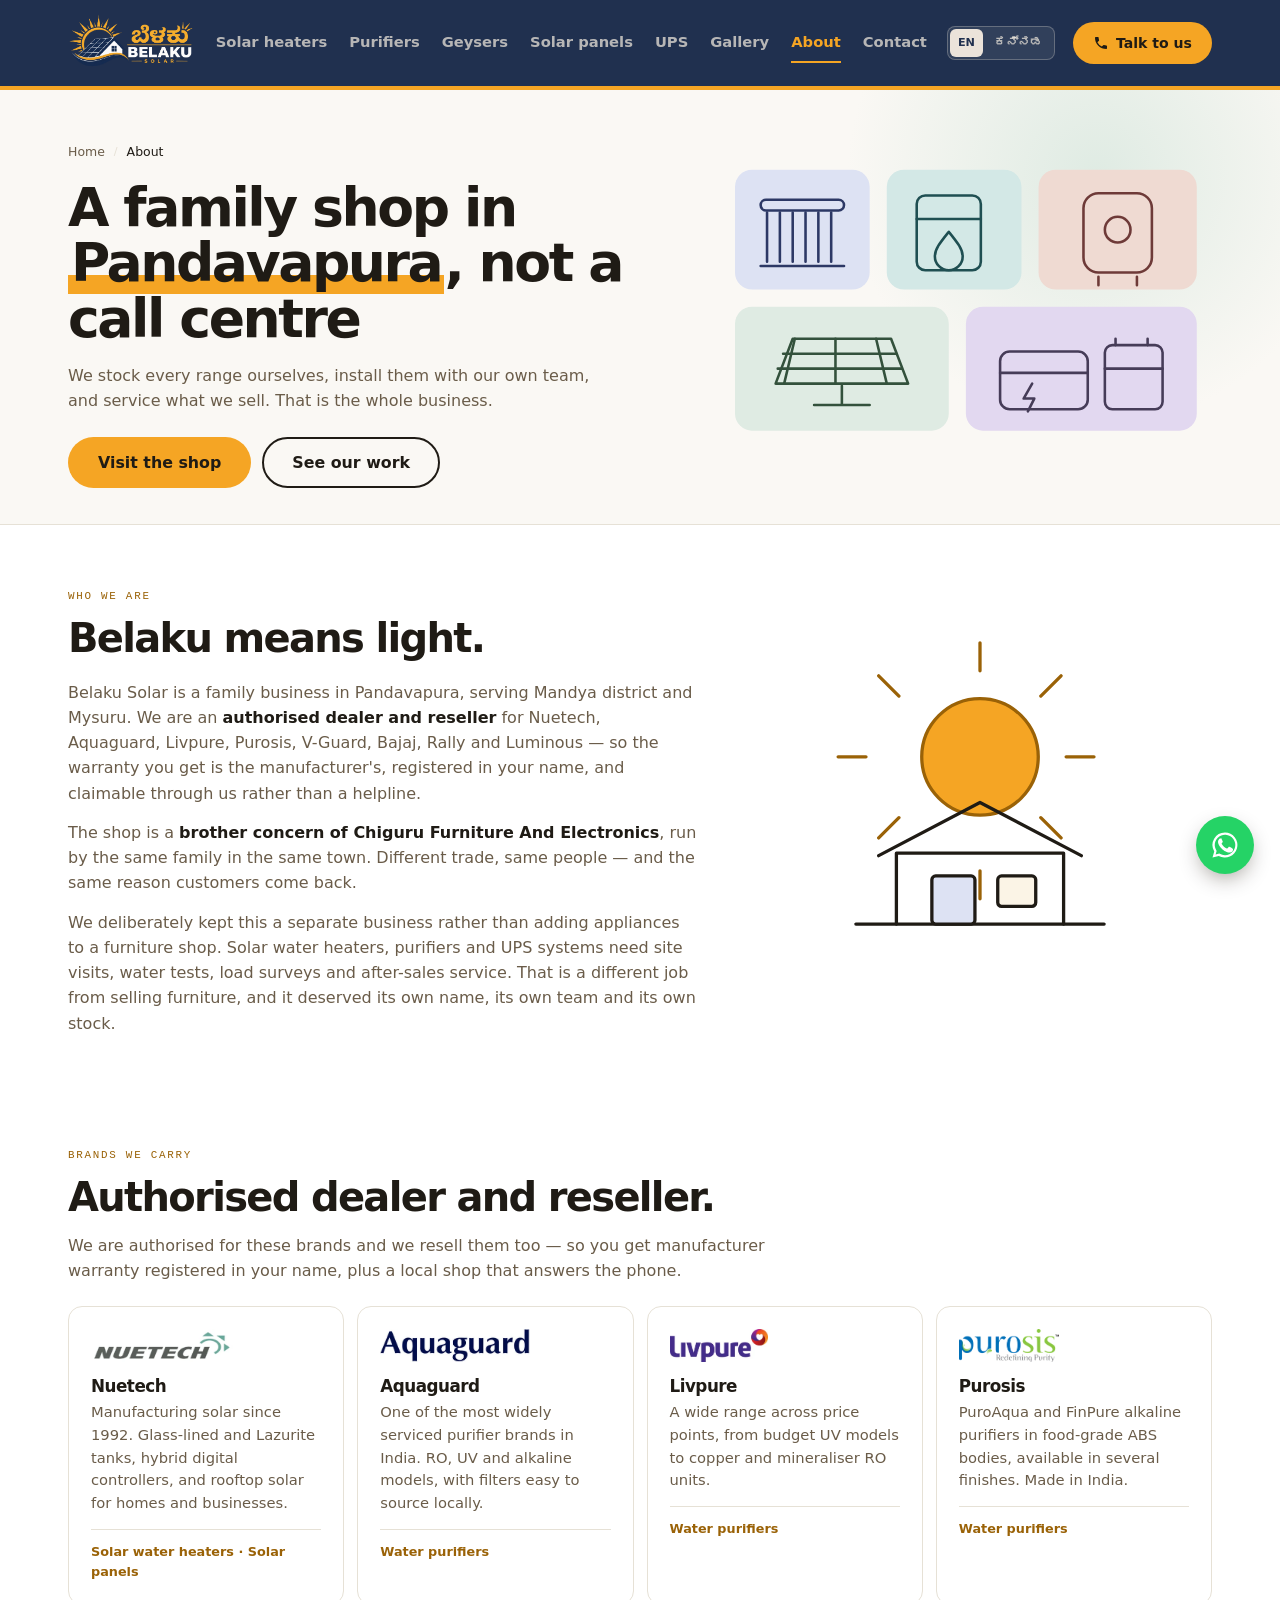
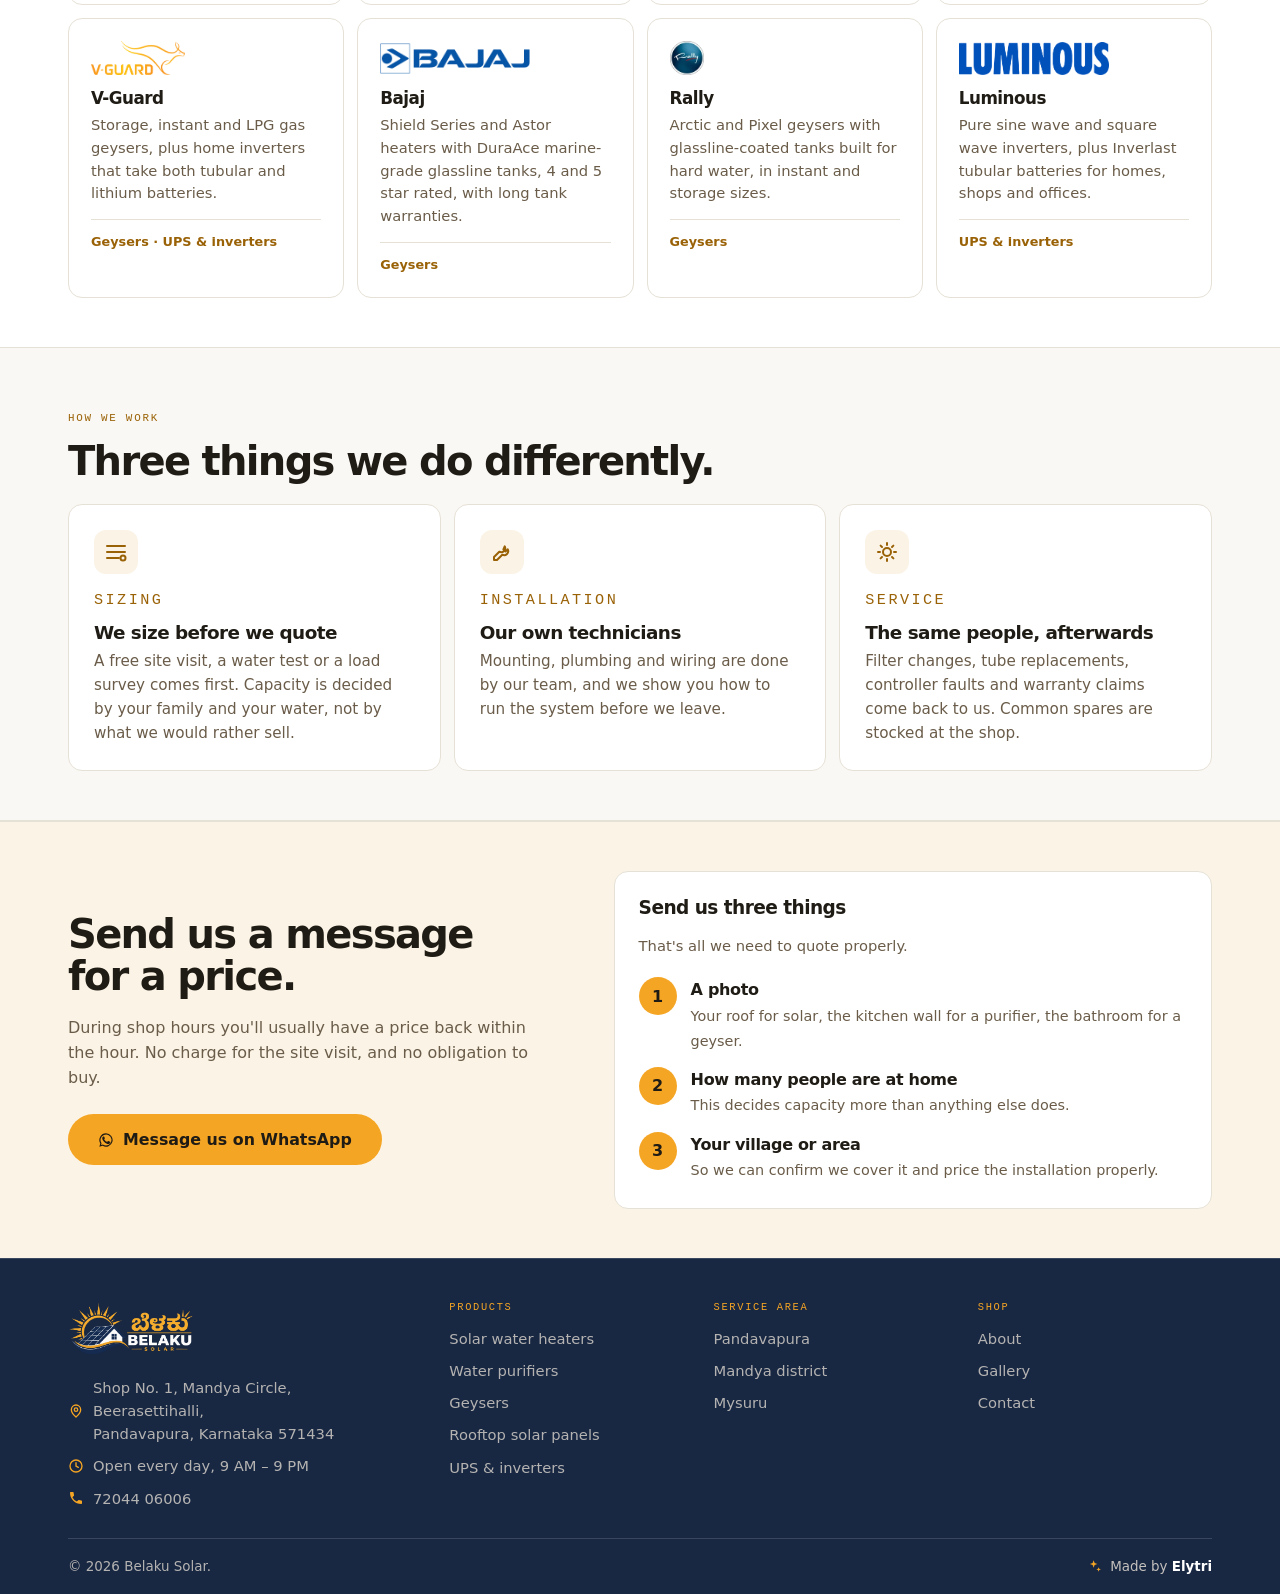
==== commit f134a71c: "Update website design and content logo added" ====
--- a/about.html
+++ b/about.html
@@ -6,7 +6,7 @@
 <title>About Belaku Solar — Authorised Dealer in Pandavapura, Mandya</title>
 <meta name="description" content="Belaku Solar is a family-run authorised dealer and reseller in Pandavapura for Nuetech, Aquaguard, Livpure, Purosis, V-Guard, Bajaj, Rally and Luminous, and a brother concern of Chiguru Furniture And Electronics. We size, install and service everything we sell.">
 <link rel="canonical" href="https://belakusolar.in/about/">
-<meta name="robots" content="index,follow,max-image-preview:large">
+<!-- TEMP pre-launch: remove this line and restore index,follow,max-image-preview:large once belakusolar.in is DNS-live --><meta name="robots" content="noindex,nofollow">
 <meta name="geo.region" content="IN-KA">
 <meta name="geo.placename" content="Pandavapura, Mandya, Karnataka">
 <meta property="og:type" content="website">
@@ -22,17 +22,18 @@
 <link rel="stylesheet" href="assets/css/site.css">
 </head>
 <body>
+<a class="skip" href="#main">Skip to content</a>
 <header class="hdr">
   <div class="wrap hdr__in">
-    <a class="brand" href="index.html"><b aria-hidden="true"></b><span>Belaku <i>Solar</i></span></a>
-    <nav class="nav" aria-label="Main"><a href="solar-water-heaters.html">Solar heaters</a><a href="water-purifiers.html">Purifiers</a><a href="geysers.html">Geysers</a><a href="solar-panels.html">Solar panels</a><a href="ups-and-inverters.html">UPS</a><a href="about.html" aria-current="page">About</a><a href="contact.html">Contact</a></nav>
+    <a class="brand" href="index.html"><img src="assets/img/belaku-solar-logo.webp" alt="Belaku Solar" class="brand__img" width="200" height="101"></a>
+    <nav class="nav" aria-label="Main"><a href="solar-water-heaters.html">Solar heaters</a><a href="water-purifiers.html">Purifiers</a><a href="geysers.html">Geysers</a><a href="solar-panels.html">Solar panels</a><a href="ups-and-inverters.html">UPS</a><a href="gallery.html">Gallery</a><a href="about.html" aria-current="page">About</a><a href="contact.html">Contact</a></nav>
     <div class="lang" role="group" aria-label="Language"><a href="#" aria-current="true">EN</a><a href="#" hreflang="kn" lang="kn">ಕನ್ನಡ</a></div>
     <a class="hdr__call" href="tel:+917204406006"><svg viewBox="0 0 24 24" fill="currentColor" aria-hidden="true"><path d="M6.6 10.8a15 15 0 0 0 6.6 6.6l2.2-2.2c.3-.3.7-.4 1-.2 1.2.4 2.4.6 3.6.6.6 0 1 .4 1 1V20c0 .6-.4 1-1 1A17 17 0 0 1 3 4c0-.6.4-1 1-1h3.5c.6 0 1 .4 1 1 0 1.3.2 2.5.6 3.6.1.4 0 .7-.2 1l-2.3 2.2Z"/></svg>Talk to us</a>
     <button class="burger" aria-expanded="false" aria-controls="mnav" aria-label="Menu"><span></span></button>
   </div>
-  <nav class="mnav" id="mnav" aria-label="All pages"><a href="solar-water-heaters.html">Solar water heaters</a><a href="water-purifiers.html">Water purifiers</a><a href="geysers.html">Geysers</a><a href="solar-panels.html">Rooftop solar panels</a><a href="ups-and-inverters.html">UPS &amp; inverters</a><a href="gallery.html">Gallery</a><a href="about.html">About</a><a href="contact.html">Contact</a></nav>
+  <nav class="mnav" id="mnav" aria-label="All pages"><div class="mnav__lang"><div class="lang" role="group" aria-label="Language"><a href="#" aria-current="true">EN</a><a href="#" hreflang="kn" lang="kn">ಕನ್ನಡ</a></div></div><a href="solar-water-heaters.html">Solar water heaters</a><a href="water-purifiers.html">Water purifiers</a><a href="geysers.html">Geysers</a><a href="solar-panels.html">Rooftop solar panels</a><a href="ups-and-inverters.html">UPS &amp; inverters</a><a href="gallery.html">Gallery</a><a href="about.html">About</a><a href="contact.html">Contact</a><a class="mnav__call" href="tel:+917204406006"><svg viewBox="0 0 24 24" fill="currentColor" aria-hidden="true"><path d="M6.6 10.8a15 15 0 0 0 6.6 6.6l2.2-2.2c.3-.3.7-.4 1-.2 1.2.4 2.4.6 3.6.6.6 0 1 .4 1 1V20c0 .6-.4 1-1 1A17 17 0 0 1 3 4c0-.6.4-1 1-1h3.5c.6 0 1 .4 1 1 0 1.3.2 2.5.6 3.6.1.4 0 .7-.2 1l-2.3 2.2Z"/></svg>72044 06006</a></nav>
 </header>
-<main>
+<main id="main">
 
 <section class="phero tone-4">
   <div class="wrap phero__in">
@@ -113,7 +114,7 @@
       <div class="bcard"><span class="bcard__logo"><img src="assets/img/logo-livpure.webp" alt="Livpure"></span><h3>Livpure</h3><p>A wide range across price points, from budget UV models to copper and mineraliser RO units.</p><span class="bcard__tag">Water purifiers</span></div>
       <div class="bcard"><span class="bcard__logo"><img src="assets/img/logo-purosis.webp" alt="Purosis"></span><h3>Purosis</h3><p>PuroAqua and FinPure alkaline purifiers in food-grade ABS bodies, available in several finishes. Made in India.</p><span class="bcard__tag">Water purifiers</span></div>
       <div class="bcard"><span class="bcard__logo"><img src="assets/img/logo-vguard.webp" alt="V-Guard"></span><h3>V-Guard</h3><p>Storage, instant and LPG gas geysers, plus home inverters that take both tubular and lithium batteries.</p><span class="bcard__tag">Geysers &middot; UPS &amp; inverters</span></div>
-      <div class="bcard"><span class="bcard__logo"><b style="font-size:1.2rem;letter-spacing:-.03em">BAJAJ</b></span><h3>Bajaj</h3><p>Shield Series and Astor heaters with DuraAce marine-grade glassline tanks, 4 and 5 star rated, with long tank warranties.</p><span class="bcard__tag">Geysers</span></div>
+      <div class="bcard"><span class="bcard__logo"><img src="assets/img/logo-bajaj.webp" alt="Bajaj"></span><h3>Bajaj</h3><p>Shield Series and Astor heaters with DuraAce marine-grade glassline tanks, 4 and 5 star rated, with long tank warranties.</p><span class="bcard__tag">Geysers</span></div>
       <div class="bcard"><span class="bcard__logo"><img src="assets/img/logo-rally.webp" alt="Rally"></span><h3>Rally</h3><p>Arctic and Pixel geysers with glassline-coated tanks built for hard water, in instant and storage sizes.</p><span class="bcard__tag">Geysers</span></div>
       <div class="bcard"><span class="bcard__logo"><img src="assets/img/logo-luminous.webp" alt="Luminous"></span><h3>Luminous</h3><p>Pure sine wave and square wave inverters, plus Inverlast tubular batteries for homes, shops and offices.</p><span class="bcard__tag">UPS &amp; inverters</span></div>
     </div>
@@ -148,7 +149,7 @@
       <h2>Send us a message for a price.</h2>
       <p>During shop hours you'll usually have a price back within the hour. No charge for the site visit, and no obligation to buy.</p>
       <div class="cta" style="margin-top:24px">
-        <a class="btn btn--gold" href="tel:+917204406006"><svg viewBox="0 0 24 24" fill="currentColor" aria-hidden="true"><path d="M6.6 10.8a15 15 0 0 0 6.6 6.6l2.2-2.2c.3-.3.7-.4 1-.2 1.2.4 2.4.6 3.6.6.6 0 1 .4 1 1V20c0 .6-.4 1-1 1A17 17 0 0 1 3 4c0-.6.4-1 1-1h3.5c.6 0 1 .4 1 1 0 1.3.2 2.5.6 3.6.1.4 0 .7-.2 1l-2.3 2.2Z"/></svg>Enquire now</a>
+        <a class="btn btn--gold" href="https://wa.me/917204406006?text=Hi%20Belaku%20Solar%2C%20I%20would%20like%20a%20price.%20My%20details%3A%20" target="_blank" rel="noopener"><svg viewBox="0 0 24 24" fill="currentColor" aria-hidden="true"><path d="M17.5 14.4c-.3-.2-1.7-.9-2-1-.3-.1-.5-.1-.6.1-.2.3-.7.9-.9 1.1-.2.2-.3.2-.6.1-1.7-.9-2.9-1.6-4-3.6-.3-.5.3-.5.8-1.5.1-.2 0-.4 0-.5s-.6-1.5-.9-2c-.2-.5-.4-.4-.6-.4h-.5c-.2 0-.5.1-.8.4-.3.3-1 1-1 2.5s1.1 2.9 1.2 3.1c.2.2 2.1 3.2 5.1 4.51.9.8 2.6.9 3.5.7.6-.1 1.7-.7 2-1.4.2-.7.2-1.2.2-1.4-.1-.1-.3-.2-.6-.3M12 2a10 10 0 0 0-8.6 15.1L2 22l5-1.3A10 10 0 1 0 12 2m0 18.2a8.2 8.2 0 0 1-4.2-1.2l-.3-.2-3 .8.8-2.9-.2-.3A8.2 8.2 0 1 1 12 20.2"/></svg>Message us on WhatsApp</a>
       </div>
     </div>
   </div>
@@ -159,23 +160,23 @@
   <div class="wrap">
     <div class="ftr__g">
       <div>
-        <a class="brand" href="index.html"><b aria-hidden="true"></b><span style="color:#fff">Belaku <i>Solar</i></span></a>
-        <p style="margin-top:13px;max-width:34ch">Shop No. 1, Mandya Circle, Beerasettihalli,<br>Pandavapura, Karnataka 571434</p>
-        <p style="margin-top:9px">Open every day, 9 AM – 9 PM</p>
-        <p style="margin-top:9px"><a href="tel:+917204406006">72044 06006</a></p>
+        <a class="brand" href="index.html"><img src="assets/img/belaku-solar-logo.webp" alt="Belaku Solar" class="brand__img" width="200" height="101"></a>
+        <p style="margin-top:13px;max-width:34ch"><svg viewBox="0 0 24 24" fill="none" stroke="currentColor" stroke-width="2" stroke-linecap="round" stroke-linejoin="round" aria-hidden="true"><path d="M12 21s7-6.3 7-11a7 7 0 1 0-14 0c0 4.7 7 11 7 11z"/><circle cx="12" cy="10" r="2.6"/></svg><a href="https://maps.app.goo.gl/2wfsnK6R1mSJvMP8A" target="_blank" rel="noopener">Shop No. 1, Mandya Circle, Beerasettihalli,<br>Pandavapura, Karnataka 571434</a></p>
+        <p style="margin-top:9px"><svg viewBox="0 0 24 24" fill="none" stroke="currentColor" stroke-width="2" stroke-linecap="round" aria-hidden="true"><circle cx="12" cy="12" r="9"/><path d="M12 7v5l3.5 2"/></svg><span>Open every day, 9 AM &ndash; 9 PM</span></p>
+        <p style="margin-top:9px"><svg viewBox="0 0 24 24" fill="currentColor" aria-hidden="true"><path d="M6.6 10.8a15 15 0 0 0 6.6 6.6l2.2-2.2c.3-.3.7-.4 1-.2 1.2.4 2.4.6 3.6.6.6 0 1 .4 1 1V20c0 .6-.4 1-1 1A17 17 0 0 1 3 4c0-.6.4-1 1-1h3.5c.6 0 1 .4 1 1 0 1.3.2 2.5.6 3.6.1.4 0 .7-.2 1l-2.3 2.2Z"/></svg><a href="tel:+917204406006">72044 06006</a></p>
       </div>
       <div><h3>Products</h3><ul><li><a href="solar-water-heaters.html">Solar water heaters</a></li><li><a href="water-purifiers.html">Water purifiers</a></li><li><a href="geysers.html">Geysers</a></li><li><a href="solar-panels.html">Rooftop solar panels</a></li><li><a href="ups-and-inverters.html">UPS &amp; inverters</a></li></ul></div>
       <div><h3>Service area</h3><ul><li>Pandavapura</li><li>Mandya district</li><li>Mysuru</li></ul></div>
       <div><h3>Shop</h3><ul><li><a href="about.html">About</a></li><li><a href="gallery.html">Gallery</a></li><li><a href="contact.html">Contact</a></li></ul></div>
     </div>
     <div class="ftr__b">
-      <span>© <span class="yr">2026</span> Belaku Solar, Pandavapura.</span>
+      <span>© <span class="yr">2026</span> Belaku Solar.</span>
       <a class="made" href="https://elytri.com/" target="_blank" rel="noopener"><svg viewBox="0 0 24 24" fill="currentColor" aria-hidden="true"><path d="M9 2l1.6 4.4L15 8l-4.4 1.6L9 14l-1.6-4.4L3 8l4.4-1.6z"/><path d="M17 13l1 2.7 2.7 1-2.7 1-1 2.7-1-2.7-2.7-1 2.7-1z"/></svg><span>Made by <b>Elytri</b></span></a>
     </div>
   </div>
 </footer>
 <a class="wafab" href="https://wa.me/917204406006?text=Hi%20Belaku%20Solar%2C%20I%20would%20like%20a%20quote" aria-label="Message us on WhatsApp" target="_blank" rel="noopener"><svg viewBox="0 0 24 24" fill="currentColor" aria-hidden="true"><path d="M17.5 14.4c-.3-.2-1.7-.9-2-1-.3-.1-.5-.1-.6.1-.2.3-.7.9-.9 1.1-.2.2-.3.2-.6.1-1.7-.9-2.9-1.6-4-3.6-.3-.5.3-.5.8-1.5.1-.2 0-.4 0-.5s-.6-1.5-.9-2c-.2-.5-.4-.4-.6-.4h-.5c-.2 0-.5.1-.8.4-.3.3-1 1-1 2.5s1.1 2.9 1.2 3.1c.2.2 2.1 3.2 5.1 4.51.9.8 2.6.9 3.5.7.6-.1 1.7-.7 2-1.4.2-.7.2-1.2.2-1.4-.1-.1-.3-.2-.6-.3M12 2a10 10 0 0 0-8.6 15.1L2 22l5-1.3A10 10 0 1 0 12 2m0 18.2a8.2 8.2 0 0 1-4.2-1.2l-.3-.2-3 .8.8-2.9-.2-.3A8.2 8.2 0 1 1 12 20.2"/></svg><span>WhatsApp</span></a>
-<script type="application/ld+json">{"@context":"https://schema.org","@graph":[{"@type":["Store","HomeAndConstructionBusiness"],"@id":"https://belakusolar.in/#business","name":"Belaku Solar","description":"Authorised dealer for solar water heaters, RO water purifiers, geysers, rooftop solar panels and UPS systems in Pandavapura, serving Mandya and Mysuru.","url":"https://belakusolar.in/","telephone":"+917204406006","priceRange":"₹₹","currenciesAccepted":"INR","paymentAccepted":"Cash, UPI, Card, Bank Transfer","knowsLanguage":["kn","en"],"address":{"@type":"PostalAddress","streetAddress":"Shop No. 1, Mandya Circle, Beerasettihalli","addressLocality":"Pandavapura","addressRegion":"Karnataka","postalCode":"571434","addressCountry":"IN"},"geo":{"@type":"GeoCoordinates","latitude":12.5013966,"longitude":76.6748599},"areaServed":[{"@type":"City","name":"Pandavapura"},{"@type":"City","name":"Mandya"},{"@type":"City","name":"Mysuru"},{"@type":"City","name":"Srirangapatna"},{"@type":"City","name":"Maddur"},{"@type":"City","name":"Malavalli"},{"@type":"City","name":"K.R. Pete"},{"@type":"City","name":"Nagamangala"},{"@type":"AdministrativeArea","name":"Mandya District"}],"openingHoursSpecification":[{"@type":"OpeningHoursSpecification","dayOfWeek":["Monday","Tuesday","Wednesday","Thursday","Friday","Saturday","Sunday"],"opens":"09:00","closes":"21:00"}],"hasOfferCatalog":{"@type":"OfferCatalog","name":"Products and services","itemListElement":[{"@type":"Offer","itemOffered":{"@type":"Product","name":"Solar water heaters","brand":{"@type":"Brand","name":"Nuetech"}}},{"@type":"Offer","itemOffered":{"@type":"Product","name":"RO water purifiers","brand":[{"@type":"Brand","name":"Aquaguard"},{"@type":"Brand","name":"Livpure"}]}},{"@type":"Offer","itemOffered":{"@type":"Product","name":"Geysers","brand":[{"@type":"Brand","name":"V-Guard"},{"@type":"Brand","name":"Rally"}]}},{"@type":"Offer","itemOffered":{"@type":"Product","name":"Rooftop solar panels (on-grid and off-grid)","brand":{"@type":"Brand","name":"Nuetech"}}},{"@type":"Offer","itemOffered":{"@type":"Product","name":"Home UPS and inverters","brand":{"@type":"Brand","name":"V-Guard"}}}]}},{"@type":"BreadcrumbList","itemListElement":[{"@type":"ListItem","position":1,"name":"Home","item":"https://belakusolar.in/"},{"@type":"ListItem","position":2,"name":"About","item":"https://belakusolar.in/about/"}]}]}</script>
+<script type="application/ld+json">{"@context":"https://schema.org","@graph":[{"@type":["Store","HomeAndConstructionBusiness"],"@id":"https://belakusolar.in/#business","name":"Belaku Solar","alternateName":"ಬೆಳಕು ಸೋಲಾರ್","description":"Authorised dealer for solar water heaters, RO water purifiers, geysers, rooftop solar panels and UPS systems in Pandavapura, serving Mandya and Mysuru.","url":"https://belakusolar.in/","telephone":"+917204406006","priceRange":"₹₹","currenciesAccepted":"INR","paymentAccepted":"Cash, UPI, Card, Bank Transfer","knowsLanguage":["kn","en"],"address":{"@type":"PostalAddress","streetAddress":"Shop No. 1, Mandya Circle, Beerasettihalli","addressLocality":"Pandavapura","addressRegion":"Karnataka","postalCode":"571434","addressCountry":"IN"},"geo":{"@type":"GeoCoordinates","latitude":12.5013966,"longitude":76.6748599},"areaServed":[{"@type":"City","name":"Pandavapura"},{"@type":"City","name":"Mandya"},{"@type":"City","name":"Mysuru"},{"@type":"City","name":"Srirangapatna"},{"@type":"City","name":"Maddur"},{"@type":"City","name":"Malavalli"},{"@type":"City","name":"K.R. Pete"},{"@type":"City","name":"Nagamangala"},{"@type":"AdministrativeArea","name":"Mandya District"}],"openingHoursSpecification":[{"@type":"OpeningHoursSpecification","dayOfWeek":["Monday","Tuesday","Wednesday","Thursday","Friday","Saturday","Sunday"],"opens":"09:00","closes":"21:00"}],"hasOfferCatalog":{"@type":"OfferCatalog","name":"Products and services","itemListElement":[{"@type":"Offer","itemOffered":{"@type":"Product","name":"Solar water heaters","brand":{"@type":"Brand","name":"Nuetech"}}},{"@type":"Offer","itemOffered":{"@type":"Product","name":"RO water purifiers","brand":[{"@type":"Brand","name":"Aquaguard"},{"@type":"Brand","name":"Livpure"}]}},{"@type":"Offer","itemOffered":{"@type":"Product","name":"Geysers","brand":[{"@type":"Brand","name":"V-Guard"},{"@type":"Brand","name":"Rally"}]}},{"@type":"Offer","itemOffered":{"@type":"Product","name":"Rooftop solar panels (on-grid and off-grid)","brand":{"@type":"Brand","name":"Nuetech"}}},{"@type":"Offer","itemOffered":{"@type":"Product","name":"Home UPS and inverters","brand":{"@type":"Brand","name":"V-Guard"}}}]}},{"@type":"BreadcrumbList","itemListElement":[{"@type":"ListItem","position":1,"name":"Home","item":"https://belakusolar.in/"},{"@type":"ListItem","position":2,"name":"About","item":"https://belakusolar.in/about/"}]}]}</script>
 <script src="assets/js/site.js" defer></script>
 </body>
 </html>
--- a/assets/css/site.css
+++ b/assets/css/site.css
@@ -1,25 +1,30 @@
 
 :root{
   --paper:#FFFFFF; --soft:#FAF8F4; --brand:#20304F; --brand-2:#182742; --wash:#FBF4E6; --ink:#1F1B15; --ink2:#6A5C49; --line:#E6E1D6;
-  --gold:#F5A524; --gold-d:#A96C05; --gold-w:#FDF3E0;
+  --gold:#F5A524; --gold-d:#9A6207; --gold-w:#FDF3E0;
   --t1:#2C3865; --t1-bg:#DDE2F3; --t2:#1F4F52; --t2-bg:#D3E8E6;
   --t3:#6E3A38; --t3-bg:#EFDAD2; --t4:#33513C; --t4-bg:#DFEBE3;
   --t5:#463C58; --t5-bg:#E2D8F0;
   --fd:"Anek Latin",system-ui,sans-serif; --fk:"Anek Kannada",sans-serif; --fm:"DM Mono",monospace;
   --fs-d:clamp(2.15rem,4.6vw,3.35rem); --fs-1:clamp(1.75rem,3.4vw,2.5rem);
   --fs-2:clamp(1.4rem,2.4vw,1.9rem); --fs-3:1.15rem; --fs-4:1rem;
-  --sp-lg:clamp(48px,5.5vw,76px); --sp-md:clamp(36px,4vw,54px); --sp-sm:clamp(22px,2.6vw,32px);
-  --wrap:1240px; --pad:clamp(18px,4.5vw,48px); --hh:74px;
+  --sp-lg:clamp(34px,3.8vw,53px); --sp-md:clamp(25px,2.8vw,38px); --sp-sm:clamp(15px,1.8vw,22px);
+  --wrap:1240px; --pad:clamp(18px,4.5vw,48px); --hh:86px;
   --r:14px; --rs:10px; --e:cubic-bezier(.22,.61,.36,1);
 }
 *,*::before,*::after{box-sizing:border-box}
 html{-webkit-text-size-adjust:100%;scroll-behavior:smooth;scroll-padding-top:calc(var(--hh) + 12px)}
 body{margin:0;background:var(--paper);color:var(--ink);font-family:var(--fd);
   font-size:clamp(16px,1.05vw,17.5px);line-height:1.58;-webkit-font-smoothing:antialiased;overflow-x:hidden}
+body.menu-open{overflow:hidden}
 img{max-width:100%;display:block}
 h1,h2,h3{margin:0;line-height:1.04;letter-spacing:-.03em;font-weight:800}
 p{margin:0} a{color:inherit}
-:focus-visible{outline:3px solid var(--gold);outline-offset:3px}
+:focus-visible{outline:3px solid var(--brand);outline-offset:3px}
+.hdr :focus-visible,.mnav :focus-visible{outline-color:var(--gold)}
+.skip{position:absolute;left:12px;top:-48px;z-index:100;background:var(--gold);color:var(--ink);
+  font-weight:700;padding:10px 18px;border-radius:8px;text-decoration:none;transition:top .2s var(--e)}
+.skip:focus{top:12px}
 .wrap{max-width:var(--wrap);margin-inline:auto;padding-inline:var(--pad)}
 .m{font-family:var(--fm);font-size:.68rem;letter-spacing:.16em;text-transform:uppercase}
 .kn{font-family:var(--fk);font-weight:700}
@@ -27,14 +32,18 @@
 
 /* ══ header — painted board, gold rule ══ */
 .hdr{position:sticky;top:0;z-index:60;background:var(--brand);color:#fff;border-bottom:4px solid var(--gold)}
-.hdr__in{display:flex;align-items:center;gap:14px;height:var(--hh);flex-wrap:nowrap;min-width:0}
+.hdr__in{display:flex;align-items:center;gap:14px;height:var(--hh);flex-wrap:nowrap;min-width:0;
+  transition:height .25s var(--e)}
+.hdr.is-compact .hdr__in{height:60px}
 
 .hdr__in>.nav{min-width:0}
 .brand{flex:none}
 .brand{display:flex;align-items:baseline;gap:9px;text-decoration:none;margin-right:auto}
-.brand b{font-family:var(--fk);font-weight:800;font-size:1.74rem;color:var(--gold);line-height:1}
-.brand span{font-weight:800;font-size:1.08rem;letter-spacing:-.035em}
-.brand span i{font-style:normal;color:var(--gold);font-weight:600}
+.brand__img{height:64px;width:auto;display:block;transition:height .25s var(--e)}
+.hdr.is-compact .brand__img{height:40px}
+.ftr .brand__img{height:64px}
+@media(max-width:1180px){.brand__img{height:58px}
+  .hdr.is-compact .brand__img{height:44px}}
 .nav{display:flex;gap:22px;align-items:center;margin-right:6px}
 .nav a{font-size:.92rem;font-weight:600;text-decoration:none;color:rgba(255,246,232,.68);transition:.2s;white-space:nowrap;
   padding-block:7px;border-bottom:2px solid transparent}
@@ -44,21 +53,17 @@
 .lang a{display:flex;align-items:center;justify-content:center;flex:1;padding:4px 8px;
   border-radius:6px;font-size:.7rem;font-weight:700;text-decoration:none;white-space:nowrap;
   line-height:1.2;color:rgba(255,246,232,.68);transition:.2s;border-bottom:none}
-.lang a[aria-current=true]{background:var(--gold);color:var(--ink)}
+.lang a[aria-current=true]{background:rgba(255,246,232,.9);color:var(--brand)}
 .lang a:hover:not([aria-current=true]){background:rgba(255,246,232,.16);color:#fff}
-@media(max-width:900px){.hdr__call{padding:9px 15px;font-size:.82rem}}
-@media(max-width:560px){
-  .lang{flex-direction:column;gap:1px}
-  .lang a{padding:3px 7px;font-size:.62rem}
-  .hdr__call span{display:none}.hdr__call{padding:10px 13px}
-}
+/* Kannada script needs more line-height and horizontal room than Latin at the same size */
+.lang a[lang=kn]{font-family:var(--fk);font-size:.78rem;padding-inline:10px;line-height:1.6}
 .hdr__call{display:inline-flex;align-items:center;gap:7px;background:var(--gold);color:var(--ink);
   font-weight:700;font-size:.88rem;text-decoration:none;padding:10px 20px;border-radius:100px;transition:.22s var(--e);white-space:nowrap}
 .hdr__call:hover{transform:translateY(-2px)}
 .hdr__call svg,.btn svg{width:16px;height:16px;flex:none}
-.burger{display:none;position:relative;z-index:70;background:none;border:none;padding:10px;
+.burger{display:none;position:relative;z-index:70;background:none;border:none;padding:10px 10px 10px 0;
   cursor:pointer;color:#fff;-webkit-tap-highlight-color:transparent;flex:none;
-  width:48px;height:48px;align-items:center;justify-content:center}
+  width:38px;height:48px;align-items:center;justify-content:flex-start}
 .burger span{display:block;position:relative;width:16px;height:2px;background:currentColor;
   border-radius:2px;transition:.3s var(--e)}
 .burger span::before,.burger span::after{content:"";position:absolute;left:0;height:2px;
@@ -74,8 +79,28 @@
 .mnav a{display:block;padding:13px var(--pad);color:rgba(255,246,232,.68);text-decoration:none;font-weight:600;
   border-top:1px solid rgba(255,255,255,.11)}
 .mnav a:hover{color:var(--gold)}
-@media(max-width:1180px){.nav{display:none}.burger{display:block}}
-@media(max-width:400px){.hdr__call{padding:9px 14px;font-size:.82rem}}
+@media(max-width:1180px){
+  .nav{display:none}
+  .burger{display:block}
+  /* mobile header: hamburger — logo — button, language lives in the menu */
+  .hdr__in{display:grid;grid-template-columns:auto 1fr auto;align-items:center;gap:10px}
+  .burger{order:1}
+  .hdr__in>.lang{display:none}
+  .hdr__in>.brand{order:2;margin-right:0;justify-self:center}
+  .hdr__call{order:3;padding:8px 13px;font-size:.74rem;gap:6px;transition:.25s var(--e)}
+  .hdr__call svg{width:14px;height:14px;transition:.25s var(--e)}
+  .hdr.is-compact .hdr__call{padding:6px 10px;font-size:.68rem;gap:5px}
+  .hdr.is-compact .hdr__call svg{width:12px;height:12px}
+}
+
+/* language toggle inside the mobile menu */
+.mnav__lang{padding:14px var(--pad);border-top:1px solid rgba(255,255,255,.11)}
+.mnav__lang .lang{width:100%;max-width:220px}
+.mnav__lang .lang a{flex:1}
+.mnav__call{display:flex!important;align-items:center;justify-content:center;gap:9px;
+  margin:14px var(--pad);padding:13px!important;background:var(--gold);color:var(--ink)!important;
+  border-radius:100px;font-weight:700;border-top:none!important}
+.mnav__call svg{width:17px;height:17px;flex:none}
 
 /* ══ buttons — pills, as option C ══ */
 .btn{display:inline-flex;align-items:center;gap:9px;padding:14px 28px;border-radius:100px;
@@ -109,7 +134,8 @@
 }
 .hero .m{color:var(--gold-d);margin-bottom:15px}
 .hero h1{font-size:var(--fs-d);max-width:15ch;letter-spacing:-.045em}
-.hero h1 mark{background:linear-gradient(transparent 60%,var(--gold) 60%);color:inherit;padding-inline:3px}
+@media(max-width:480px){.hero h1{font-size:1.9rem}}
+.hero h1 mark{background:linear-gradient(transparent 72%,var(--gold) 72%);color:inherit;padding-inline:3px}
 .facts{margin-top:24px;border-top:1px solid var(--line);border-bottom:1px solid var(--line)}
 .facts div{display:grid;grid-template-columns:96px 1fr;gap:14px;padding:12px 0;
   border-bottom:1px solid var(--line)}
@@ -125,7 +151,7 @@
 .dealers{background:var(--paper);border-bottom:1px solid var(--line)}
 .dealers__in{padding-block:clamp(20px,2.6vw,30px)}
 .dealers__lbl{font-size:.86rem;font-weight:700;color:var(--ink2);text-align:center;margin-bottom:14px}
-.dealers__row{display:grid;grid-template-columns:repeat(7,1fr);gap:10px}
+.dealers__row{display:grid;grid-template-columns:repeat(8,1fr);gap:10px}
 .dealers__row a,.dealers__row span{display:grid;place-items:center;padding:16px 14px;min-height:92px;
   background:var(--paper);border:1px solid var(--line);border-radius:var(--rs);
   text-decoration:none;transition:.22s var(--e)}
@@ -138,23 +164,29 @@
   .dealers__row img{max-height:30px}}
 
 /* ══ hero: clustered product coins ══ */
-.coins{display:grid;grid-template-columns:repeat(6,1fr);gap:0;padding-block:8px 4px;
+.coins{display:grid;grid-template-columns:repeat(6,1fr);column-gap:0;row-gap:28px;padding-block:8px 4px;
   max-width:640px;margin-inline:auto}
 .coin{position:relative;text-decoration:none;text-align:center;transition:transform .3s var(--e);z-index:1}
 .coin:nth-child(1){grid-column:1/3;grid-row:1}
-.coin:nth-child(2){grid-column:3/5;grid-row:1;margin-top:48px}
+.coin:nth-child(2){grid-column:3/5;grid-row:1}
 .coin:nth-child(3){grid-column:5/7;grid-row:1}
-.coin:nth-child(4){grid-column:2/4;grid-row:2;margin-top:-14px}
-.coin:nth-child(5){grid-column:4/6;grid-row:2;margin-top:-14px}
+.coin:nth-child(4){grid-column:2/4;grid-row:2}
+.coin:nth-child(5){grid-column:4/6;grid-row:2}
 .coin:nth-child(4) i{transform:translateX(-9px)}
 .coin:nth-child(5) i{transform:translateX(9px)}
-.coin i{display:block;width:100%;max-width:196px;margin-inline:auto;aspect-ratio:1;border-radius:50%;
-  overflow:hidden;border:5px solid var(--paper);background:var(--tbg);
-  box-shadow:0 14px 30px -16px rgba(26,18,6,.42)}
-.coin img{width:100%;height:100%;object-fit:contain;box-sizing:border-box;display:block}
+.coin i{display:block;position:relative;width:100%;max-width:196px;margin-inline:auto;aspect-ratio:1;
+  border-radius:50%;border:5px solid var(--paper);background:var(--tbg);
+  box-shadow:0 14px 30px -16px rgba(26,18,6,.42);transition:box-shadow .24s var(--e)}
+.coin img{width:100%;height:100%;object-fit:contain;box-sizing:border-box;display:block;border-radius:50%}
 .coin b{display:block;font-size:.86rem;font-weight:700;letter-spacing:-.02em;margin-top:11px;
   color:var(--ink);line-height:1.25}
+.coin__go{position:absolute;right:0;bottom:0;width:32px;height:32px;border-radius:50%;
+  background:var(--ink);color:#fff;display:grid;place-items:center;opacity:0;transform:scale(.6);
+  transition:.22s var(--e);z-index:2;box-shadow:0 4px 10px -3px rgba(26,18,6,.5)}
+.coin__go svg{width:14px;height:14px}
 .coin:hover,.coin:focus-visible{transform:translateY(-8px);z-index:5}
+.coin:hover i,.coin:focus-visible i{box-shadow:0 14px 30px -16px rgba(26,18,6,.42),0 0 0 3px var(--gold)}
+.coin:hover .coin__go,.coin:focus-visible .coin__go{opacity:1;transform:scale(1)}
 .coins__cap{text-align:center;margin-top:16px;font-size:.88rem;color:var(--ink2)}
 @media(max-width:560px){
   .coins{grid-template-columns:repeat(2,1fr);gap:16px 12px;max-width:380px}
@@ -163,6 +195,8 @@
   .coin:nth-child(4) i,.coin:nth-child(5) i{transform:none}
   .coin i{max-width:140px}
   .coin b{font-size:.78rem}
+  .coin__go{width:26px;height:26px}
+  .coin__go svg{width:12px;height:12px}
 }
 
 /* ══ hero banner — the house cutaway, products are the hotspots ══ */
@@ -203,12 +237,13 @@
 .er{position:relative;display:grid;grid-template-columns:repeat(12,1fr);align-items:center}
 /* extra breathing room between the full-bleed solar-panels photo and the next row */
 #ups-and-inverters{margin-top:clamp(24px,4vw,48px)}
-.er__b{grid-row:1;grid-column:1 / -1;align-self:center;background:var(--paper);
+.er__b{grid-row:1;align-self:center;background:var(--paper);
   border:1px solid var(--line);border-radius:var(--r);padding:clamp(26px,3.2vw,44px);
   display:flex;flex-direction:column;justify-content:center}
-/* reserve the half the image will sit over, so copy is never covered */
-.er--imgR .er__b{padding-right:calc(46% + clamp(20px,3vw,40px))}
-.er--imgL .er__b{padding-left:calc(46% + clamp(20px,3vw,40px));text-align:right}
+/* card ends just past where the image starts, for a deliberate small bleed
+   rather than a full-width box with a blank quarter behind the image */
+.er--imgR .er__b{grid-column:1 / 8}
+.er--imgL .er__b{grid-column:6 / -1;text-align:right}
 .er--imgL .er__b .chips,.er--imgL .er__b .er__cta{justify-content:flex-end}
 .er--imgL .er__b>p{margin-left:auto}
 .er__img{grid-row:1;align-self:center;z-index:2;background:var(--tbg);border-radius:var(--r);
@@ -224,7 +259,7 @@
 #solar-panels .er__img img{width:100%;height:100%;object-fit:cover;max-width:none;max-height:none}
 #ups-and-inverters .er__img img{width:85%;height:auto;max-width:none;max-height:none}
 .er__b h3{font-size:clamp(1.5rem,3vw,2.2rem);margin-bottom:11px}
-.er__b h3 mark{background:linear-gradient(transparent 58%,var(--gold) 58%);color:inherit;padding-inline:3px}
+.er__b h3 mark{background:linear-gradient(transparent 70%,var(--gold) 70%);color:inherit;padding-inline:3px}
 .er__b>p{color:var(--ink2);max-width:44ch}
 .er__b .chips{margin-top:16px}
 .er__cta{display:flex;flex-wrap:wrap;gap:10px;margin-top:20px}
@@ -232,19 +267,18 @@
   .er{grid-template-columns:1fr}
   .er__b,.er--imgR .er__b,.er--imgL .er__b{grid-row:2;grid-column:1;align-self:stretch;
     padding:clamp(26px,5vw,36px);text-align:left;margin-top:-30px;padding-top:48px}
-  .er--imgL .er__b .chips,.er--imgL .er__b .er__cta{justify-content:flex-start}
-  .er--imgL .er__b>p{margin-left:0}
   .er__img,.er--imgR .er__img,.er--imgL .er__img{grid-row:1;grid-column:1;margin:0}
 }
 
 /* chips and buttons exactly as Option E renders them */
 .er .chips{display:flex;flex-wrap:wrap;gap:6px}
 .er .chip{font-size:.8rem;font-weight:600;padding:5px 13px;border:1px solid var(--line);
-  border-radius:100px;color:var(--ink2)}
+  border-radius:100px;color:var(--ink2);text-decoration:none;transition:.2s}
+.er a.chip:hover{border-color:var(--brand);color:var(--ink)}
 .er__b h2{font-size:clamp(1.5rem,3vw,2.2rem);margin-bottom:11px;letter-spacing:-.04em;
   font-weight:800;line-height:1.04}
-.er__b h2 mark{background:linear-gradient(transparent 58%,var(--gold) 58%);color:inherit;padding-inline:3px}
-h1 mark{background:linear-gradient(transparent 58%,var(--gold) 58%);color:inherit;padding-inline:3px}
+.er__b h2 mark{background:linear-gradient(transparent 70%,var(--gold) 70%);color:inherit;padding-inline:3px}
+h1 mark{background:linear-gradient(transparent 70%,var(--gold) 70%);color:inherit;padding-inline:3px}
 .er .btn{padding:12px 24px;border-radius:100px;font-weight:700;font-size:.94rem}
 
 /* illustrated product scene */
@@ -282,6 +316,30 @@
 .bcard__tag{margin-top:14px;padding-top:12px;border-top:1px solid var(--line);
   font-size:.8rem;font-weight:700;color:var(--gold-d)}
 
+/* ══ trust markers: one bordered strip, not four separate boxes ══ */
+.trust__row{display:flex;flex-wrap:wrap;background:var(--paper);border:1px solid var(--line);
+  border-radius:var(--r);margin-bottom:32px;overflow:hidden}
+.trust__row div{flex:1 1 0;min-width:150px;text-align:center;padding:22px 14px;
+  border-right:1px solid var(--line)}
+.trust__row div:last-child{border-right:none}
+.trust__row b{display:block;font-size:1.4rem;font-weight:800;letter-spacing:-.03em;color:var(--brand)}
+.trust__row span{display:block;margin-top:4px;font-size:.8rem;color:var(--ink2)}
+@media(max-width:760px){
+  .trust__row div{flex:1 1 50%;border-right:1px solid var(--line)}
+  .trust__row div:nth-child(2n){border-right:none}
+  .trust__row div:nth-child(-n+2){border-bottom:1px solid var(--line)}
+}
+
+/* ══ reviews: simple, quiet cards — a thin gold accent, nothing louder ══ */
+.revgrid{display:grid;grid-template-columns:repeat(auto-fit,minmax(250px,1fr));gap:14px}
+.rev{background:var(--paper);border:1px solid var(--line);border-left:3px solid var(--gold);
+  border-radius:var(--r);padding:22px}
+.rev__stars{color:var(--gold);font-size:.8rem;letter-spacing:2px;margin-bottom:10px}
+.rev p{font-size:.92rem;color:var(--ink2);line-height:1.6}
+.rev__who{margin-top:14px;font-size:.86rem}
+.rev__who b{font-weight:700;color:var(--ink)}
+.rev__who span{color:var(--ink2)}
+
 /* how we work: icon per card */
 .card__ico{width:44px;height:44px;border-radius:12px;background:var(--wash);display:grid;
   place-items:center;color:var(--gold-d);margin-bottom:14px}
@@ -296,11 +354,18 @@
   border:1.5px solid var(--line);border-radius:100px;background:var(--paper);cursor:pointer;
   font-family:var(--fd);font-weight:700;font-size:.92rem;color:var(--ink2);transition:.22s var(--e)}
 .bfilter button:hover{border-color:var(--ink)}
-.bfilter button[aria-pressed=true]{border-color:var(--brand);background:var(--brand);color:#fff}
+.bfilter button[aria-selected=true]{border-color:var(--brand);background:var(--brand);color:#fff}
 .bfilter img{height:20px;width:auto;display:block;background:#fff;border-radius:3px;padding:2px 4px}
 .bfilter span{font-size:.78rem;opacity:.7;font-weight:600}
+@media(max-width:640px){
+  .bfilter{flex-wrap:nowrap;overflow-x:auto;scrollbar-width:none;-webkit-overflow-scrolling:touch}
+  .bfilter::-webkit-scrollbar{display:none}
+  .bfilter button{flex:none;padding:8px 13px;font-size:.86rem}
+  .bfilter img{height:17px}
+}
 
 .pgrid-b{display:grid;grid-template-columns:repeat(auto-fill,minmax(250px,1fr));gap:14px}
+.bnote{margin:22px 0 0;color:var(--ink2);font-size:.9rem;line-height:1.55}
 .pcard{border:1px solid var(--line);border-radius:16px;background:var(--paper);cursor:pointer;
   display:flex;flex-direction:column;overflow:hidden;transition:.28s var(--e);position:relative}
 .pcard:hover{border-color:var(--brand);transform:translateY(-4px);
@@ -471,8 +536,6 @@
 .incl__foot b{display:block;font-size:.95rem;font-weight:800;letter-spacing:-.025em;margin-bottom:3px}
 .incl__foot span{font-size:.9rem;color:var(--ink2)}
 
-  border:1.5px solid var(--line);border-radius:100px;background:var(--soft);color:var(--ink)}
-
 /* ══ plain fact lists: what's included, what happens after ══ */
 .plain{display:grid;grid-template-columns:1fr 1fr;gap:12px}
 @media(max-width:820px){.plain{grid-template-columns:1fr}}
@@ -484,9 +547,16 @@
 .plain li b{color:var(--ink);font-weight:700}
 .plain li.no::before{background:var(--line)}
 
-/* ══ contact ══ */
-.cmap{border:1px solid var(--line);border-radius:var(--r);overflow:hidden;background:var(--soft)}
-.cmap iframe{display:block;width:100%;height:clamp(280px,42vw,420px);border:0}
+/* ══ contact form ══ */
+.cform{display:grid;grid-template-columns:1fr 1fr;gap:16px;max-width:640px}
+.cform__field{display:flex;flex-direction:column;gap:6px}
+.cform__field--full{grid-column:1/-1}
+.cform label{font-size:.86rem;font-weight:700;color:var(--ink)}
+.cform input,.cform textarea{border:1px solid var(--line);border-radius:var(--rs);padding:12px 14px;
+  font-family:var(--fd);font-size:1rem;color:var(--ink);background:var(--paper);resize:vertical}
+.cform input:focus-visible,.cform textarea:focus-visible{outline:3px solid var(--brand);outline-offset:2px}
+.cform button{grid-column:1/-1;justify-self:start;margin-top:4px}
+@media(max-width:560px){.cform{grid-template-columns:1fr}}
 .cinfo{display:grid;grid-template-columns:repeat(auto-fit,minmax(220px,1fr));gap:12px}
 .cinfo>div{background:var(--paper);border:1px solid var(--line);border-radius:var(--r);padding:22px}
 .cinfo__ico{width:40px;height:40px;border-radius:11px;background:var(--wash);display:grid;place-items:center;
@@ -571,6 +641,39 @@
   color:var(--gold-d);margin-bottom:8px}
 .flow strong{display:block;font-size:1.02rem;font-weight:800;letter-spacing:-.03em;margin-bottom:5px}
 .flow span{font-size:.9rem;color:var(--ink2)}
+.flow--2{grid-template-columns:repeat(2,1fr)}
+@media(max-width:600px){.flow--2{grid-template-columns:1fr}}
+.flow--4{grid-template-columns:repeat(4,1fr)}
+@media(max-width:900px){.flow--4{grid-template-columns:1fr 1fr}}
+@media(max-width:600px){.flow--4{grid-template-columns:1fr}}
+
+/* ══ scannable comparison cards (ETC vs FPC, on/off-grid/hybrid, etc) ══ */
+.cmp{display:grid;gap:13px;margin-top:18px}
+.cmp--2{grid-template-columns:1fr 1fr}
+.cmp--3{grid-template-columns:repeat(3,1fr)}
+@media(max-width:760px){.cmp--2,.cmp--3{grid-template-columns:1fr}}
+.cmp__card{background:var(--paper);border:1px solid var(--line);border-radius:var(--r);padding:20px 22px}
+.cmp__card--pick{border-color:var(--brand);box-shadow:0 0 0 1px var(--brand)}
+.cmp__card h4{font-size:1rem;font-weight:800;letter-spacing:-.02em;margin-bottom:12px;
+  display:flex;align-items:center;gap:8px}
+.cmp__card--pick h4::after{content:"Most common here";font-size:.68rem;font-weight:700;
+  text-transform:uppercase;letter-spacing:.04em;color:var(--brand);background:var(--t1-bg);
+  padding:3px 9px;border-radius:100px}
+.cmp__card ul{margin:0;padding:0;list-style:none;display:grid;gap:8px}
+.cmp__card li{font-size:.9rem;color:var(--ink2);padding-left:17px;position:relative;line-height:1.4}
+.cmp__card li::before{content:"";position:absolute;left:0;top:.5em;width:6px;height:6px;
+  border-radius:50%;background:var(--gold)}
+
+/* ══ quick-reference chip scale (TDS levels etc) ══ */
+.scale{display:flex;flex-wrap:wrap;gap:8px;margin-top:14px}
+.scale span{font-size:.82rem;font-weight:700;padding:7px 14px;border-radius:100px;border:1px solid var(--line)}
+.scale span.ok{color:var(--t2);background:var(--t2-bg);border-color:transparent}
+.scale span.warn{color:var(--t3);background:var(--t3-bg);border-color:transparent}
+
+/* ══ highlighted formula/reference box ══ */
+.formula{display:inline-block;background:var(--gold-w);border:1px solid var(--line);
+  border-radius:var(--rs);padding:12px 18px;font-family:var(--fm);font-size:.82rem;
+  color:var(--ink);margin:14px 0;letter-spacing:0}
 
 /* six checks, as a readable two-up grid */
 .checks{display:grid;grid-template-columns:1fr 1fr;gap:12px;margin-top:22px;padding:0;list-style:none}
@@ -591,12 +694,14 @@
 .calc__tabs::-webkit-scrollbar{display:none}
 .calc__tabs button{flex:none;padding:12px 18px;border-radius:100px;border:1px solid var(--line);
   background:var(--paper);cursor:pointer;font-family:var(--fd);font-weight:700;font-size:.92rem;
-  color:var(--ink2);transition:.2s;white-space:nowrap}
-.calc__tabs button[aria-selected=true]{background:var(--ink);border-color:var(--ink);color:#fff}
+  color:var(--ink2);transition:.2s;white-space:nowrap;box-shadow:0 0 0 0 var(--gold)}
+.calc__tabs button[aria-selected=true]{background:var(--ink);border-color:var(--ink);color:#fff;
+  box-shadow:0 0 0 2px var(--gold)}
 .calc__b{display:grid;grid-template-columns:1.08fr .92fr}
-@media(max-width:860px){.calc__b{grid-template-columns:1fr}}
-.calc__q{padding:clamp(24px,3vw,34px);border-right:1px solid var(--line)}
-@media(max-width:860px){.calc__q{border-right:none;border-bottom:1px solid var(--line)}}
+@media(max-width:1100px){.calc__b{grid-template-columns:1fr}}
+.calc__q{padding:clamp(24px,3vw,34px);border-right:1px solid var(--line);
+  display:flex;flex-direction:column;justify-content:center}
+@media(max-width:1100px){.calc__q{border-right:none;border-bottom:1px solid var(--line)}}
 .q{padding-bottom:15px;margin-bottom:15px;border-bottom:1px dashed var(--line)}
 .q:last-child{padding-bottom:0;margin-bottom:0;border-bottom:none}
 .q__n{display:inline-flex;align-items:center;justify-content:center;width:21px;height:21px;
@@ -606,7 +711,7 @@
 
 /* stepper */
 .step{display:inline-flex;align-items:center;gap:4px;border:1px solid var(--line);border-radius:100px;padding:5px}
-.step button{width:44px;height:44px;border-radius:50%;border:none;background:var(--soft);cursor:pointer;
+.step button{width:48px;height:48px;border-radius:50%;border:none;background:var(--soft);cursor:pointer;
   font-size:1.35rem;font-weight:700;color:var(--ink);line-height:1;transition:.2s;font-family:var(--fd)}
 .step button:hover:not(:disabled){background:var(--gold)}
 .step button:disabled{opacity:.32;cursor:not-allowed}
@@ -777,9 +882,11 @@
   border-top:1px solid rgba(255,255,255,.14)}
 .ftr__g{display:grid;grid-template-columns:1.5fr 1fr 1fr 1fr;gap:30px;padding-block:40px 28px}
 .ftr h3{font-family:var(--fm);font-size:.65rem;letter-spacing:.16em;text-transform:uppercase;
-  color:var(--gold);margin:0 0 14px;font-weight:500}
+  color:var(--gold);margin:3px 0 14px;font-weight:500}
 .ftr ul{margin:0;padding:0;list-style:none;display:grid;gap:9px}
 .ftr a{text-decoration:none}.ftr a:hover{color:var(--gold)}
+.ftr__g>div:first-child p{display:flex;align-items:center;gap:9px}
+.ftr__g>div:first-child p svg{width:16px;height:16px;flex:none;color:var(--gold)}
 .ftr__b{padding-block:17px;border-top:1px solid rgba(255,255,255,.14);display:flex;flex-wrap:wrap;
   gap:10px 22px;justify-content:space-between;align-items:center;font-size:.84rem}
 .made{display:inline-flex;align-items:center;gap:7px;text-decoration:none;color:rgba(255,246,232,.74);transition:color .2s}
@@ -787,6 +894,7 @@
 .made b{color:#fff;font-weight:700}
 .made svg{width:15px;height:15px;color:var(--gold)}
 @media(max-width:800px){.ftr__g{grid-template-columns:1fr 1fr}}
+@media(max-width:560px){.ftr__g{grid-template-columns:1fr;gap:26px}}
 
 
 /* ══ floating WhatsApp button ══ */
